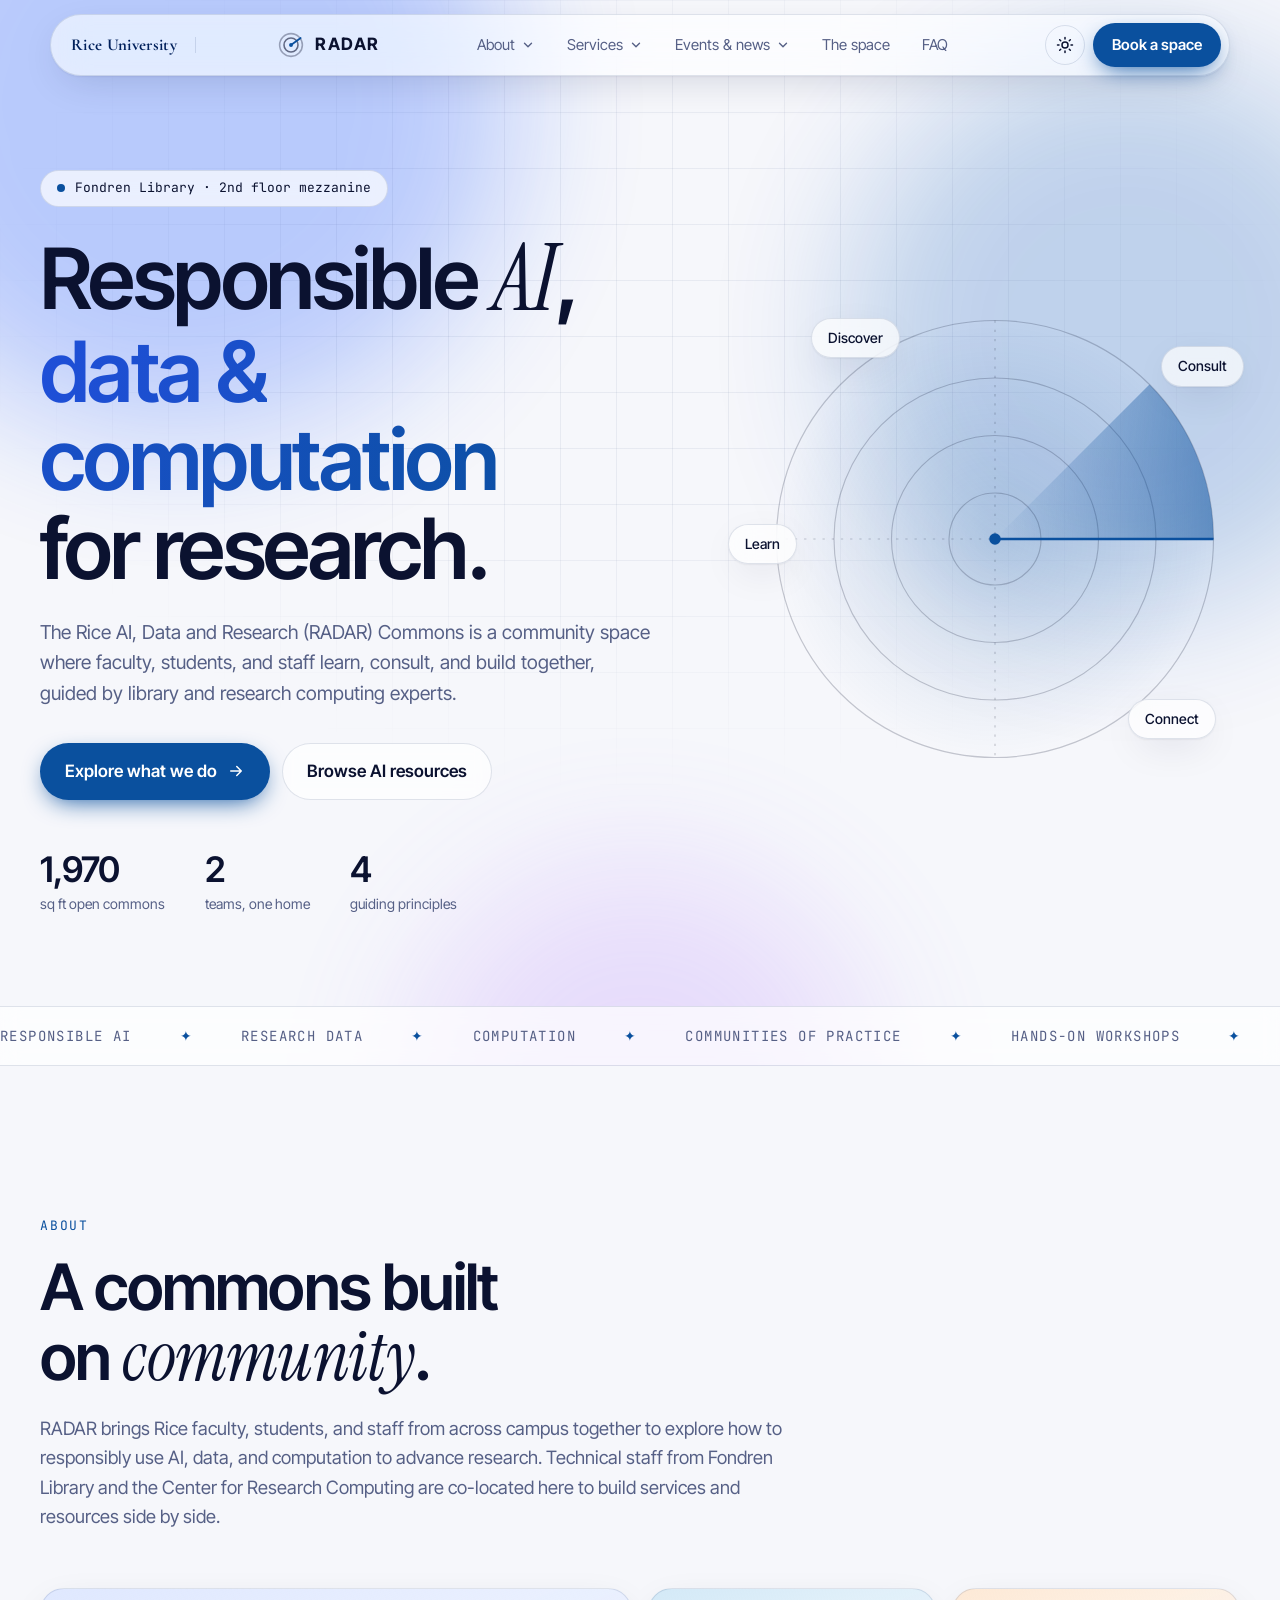
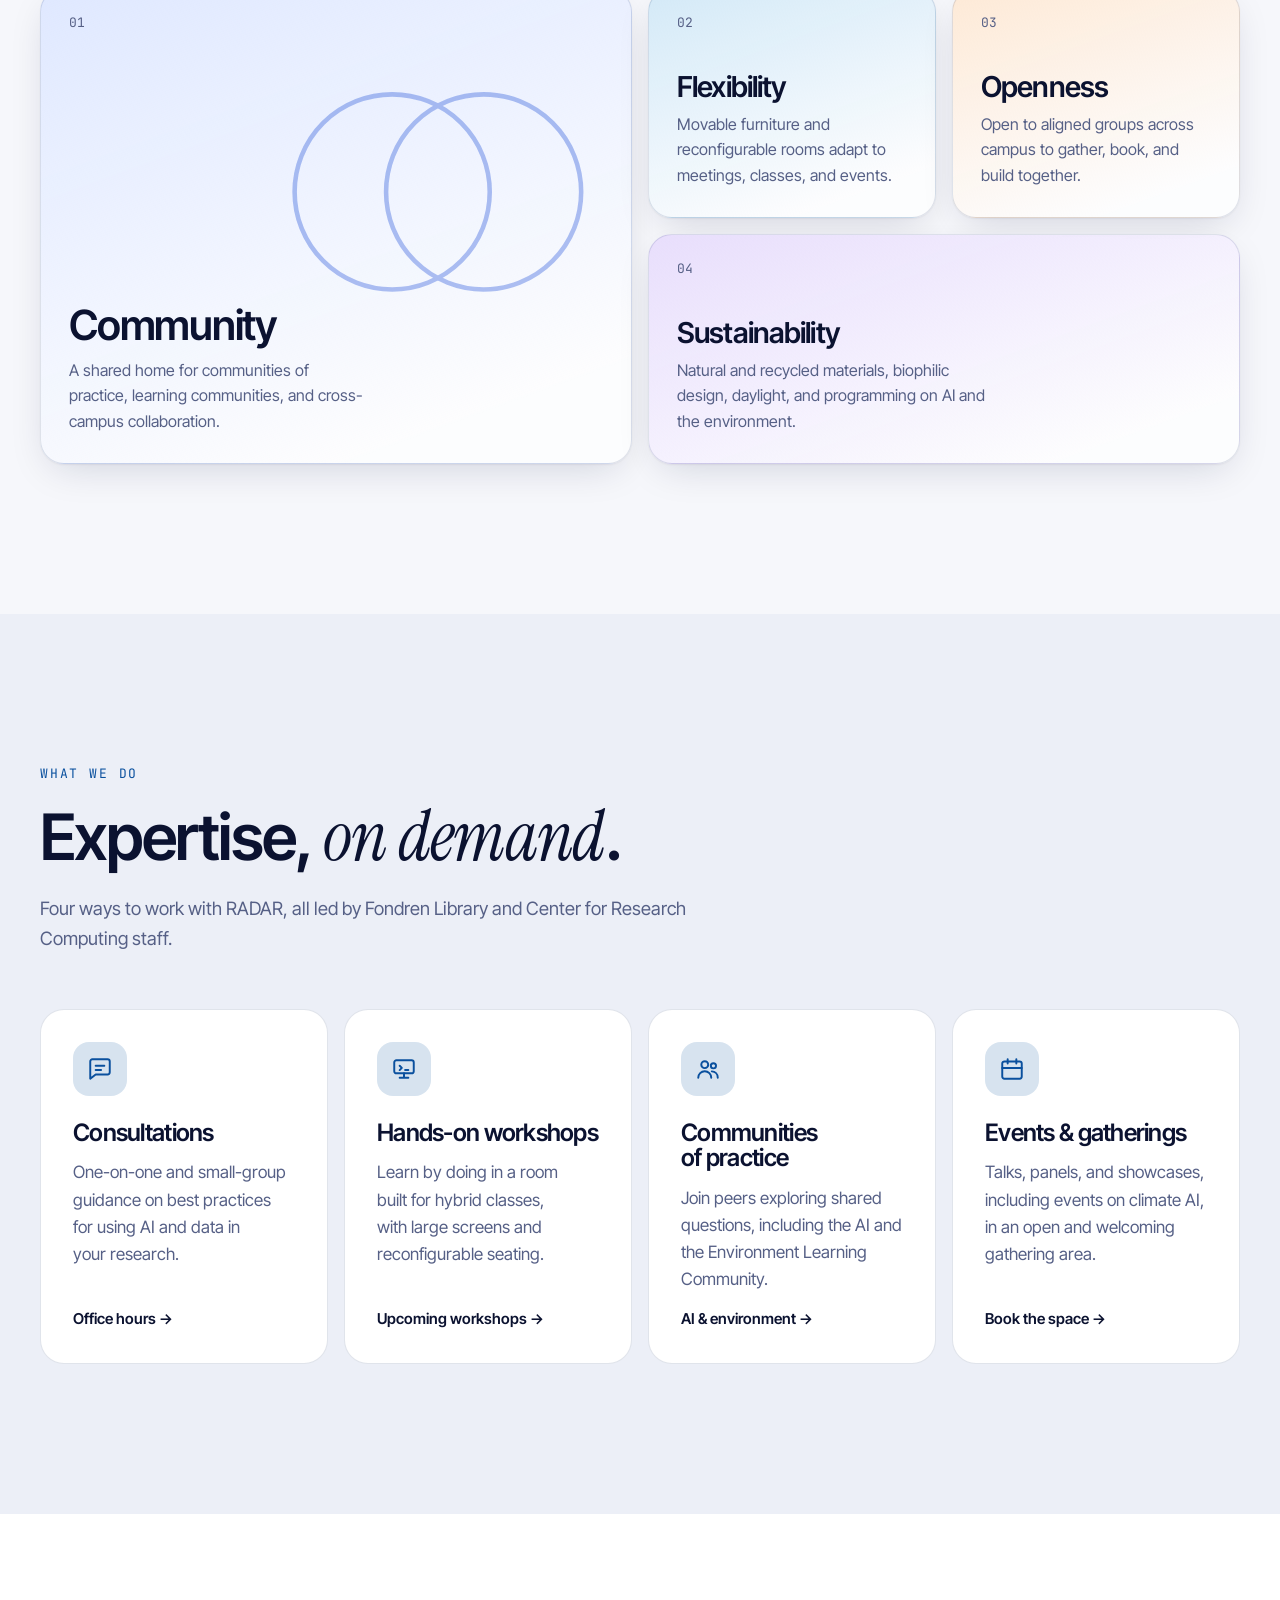
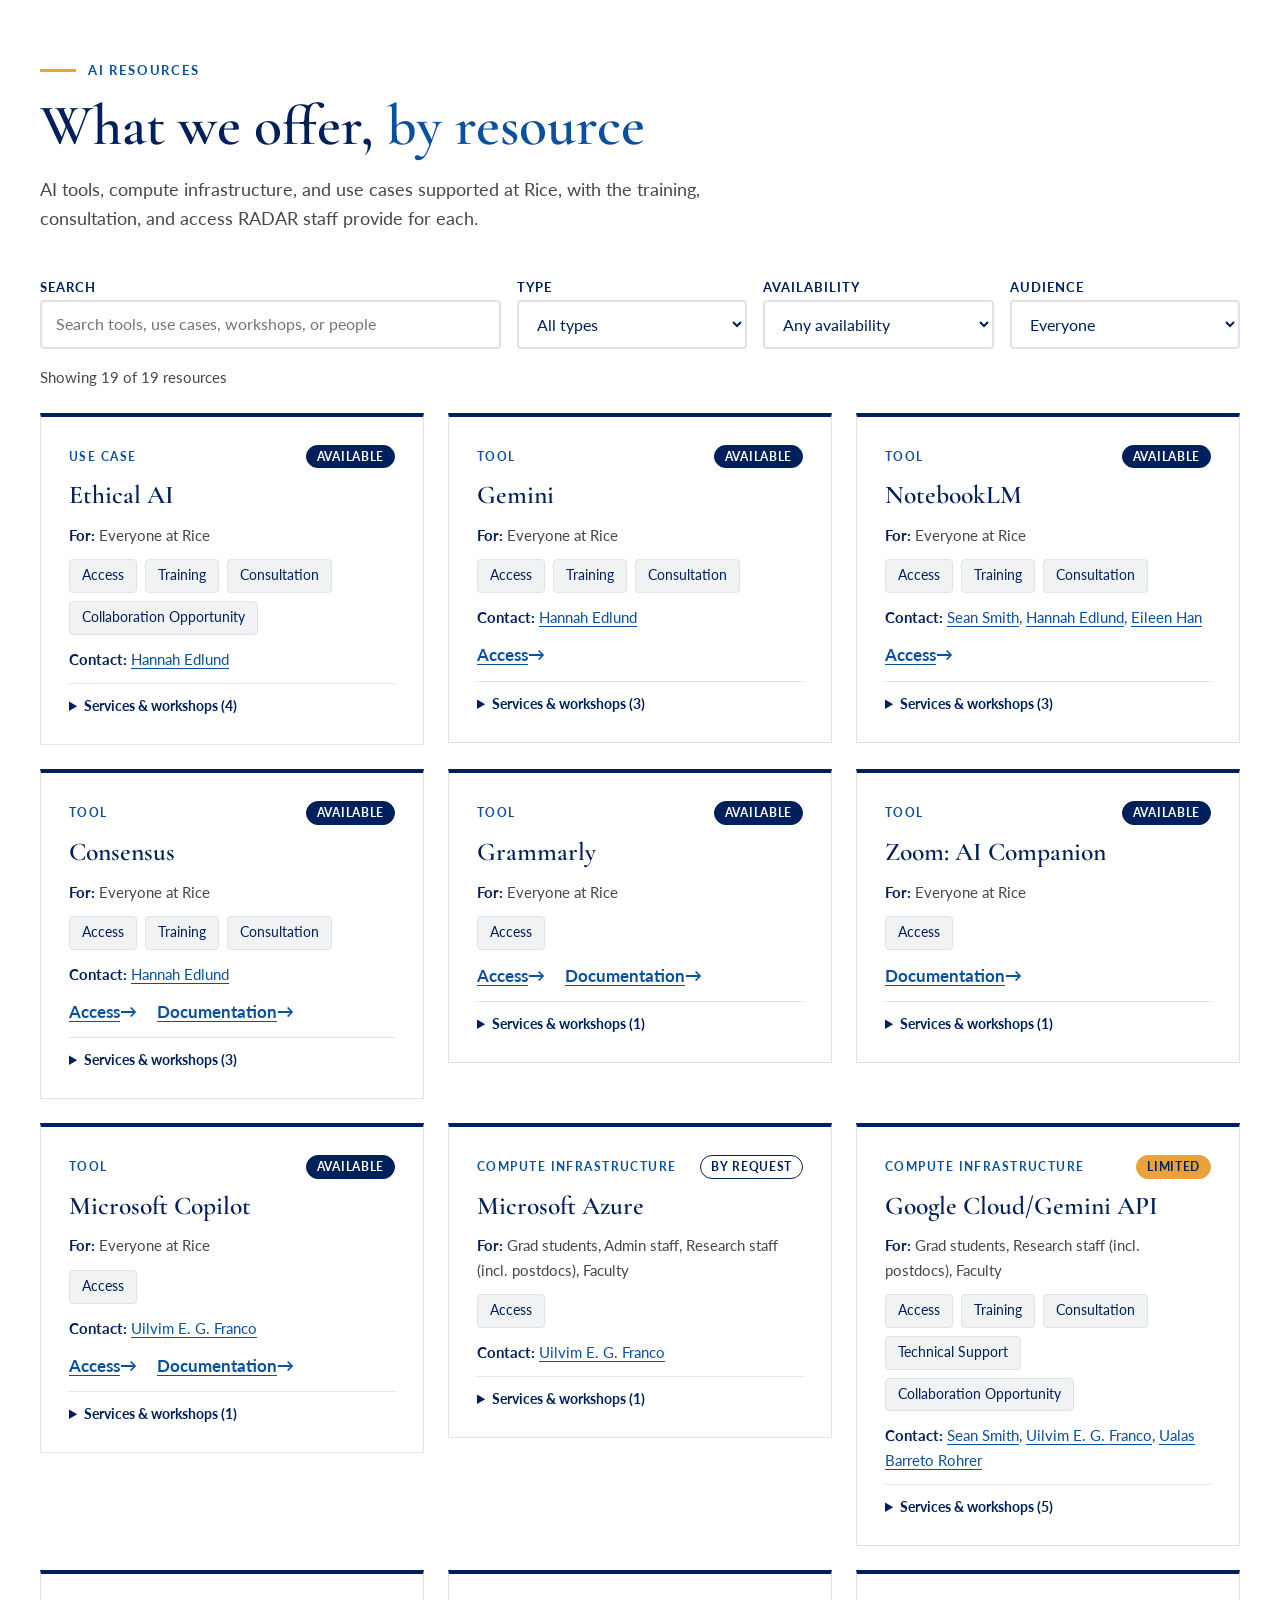
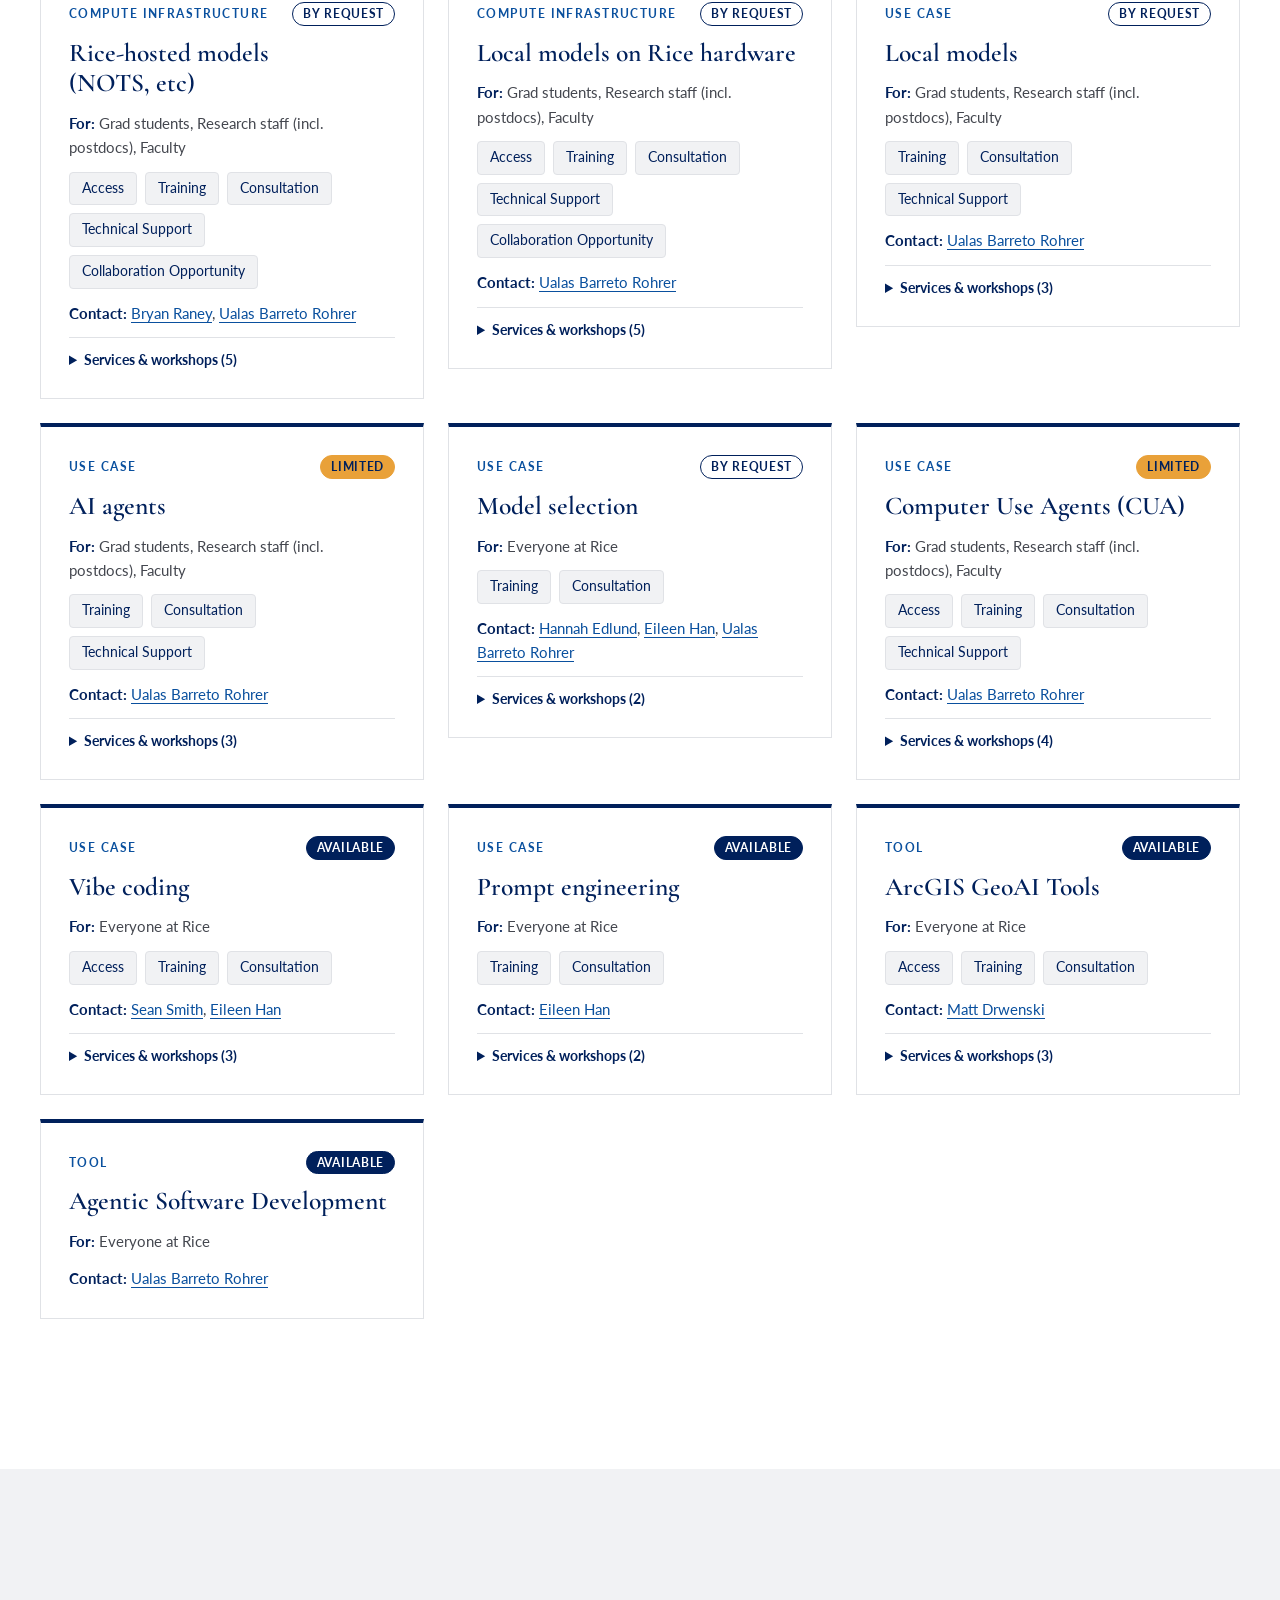
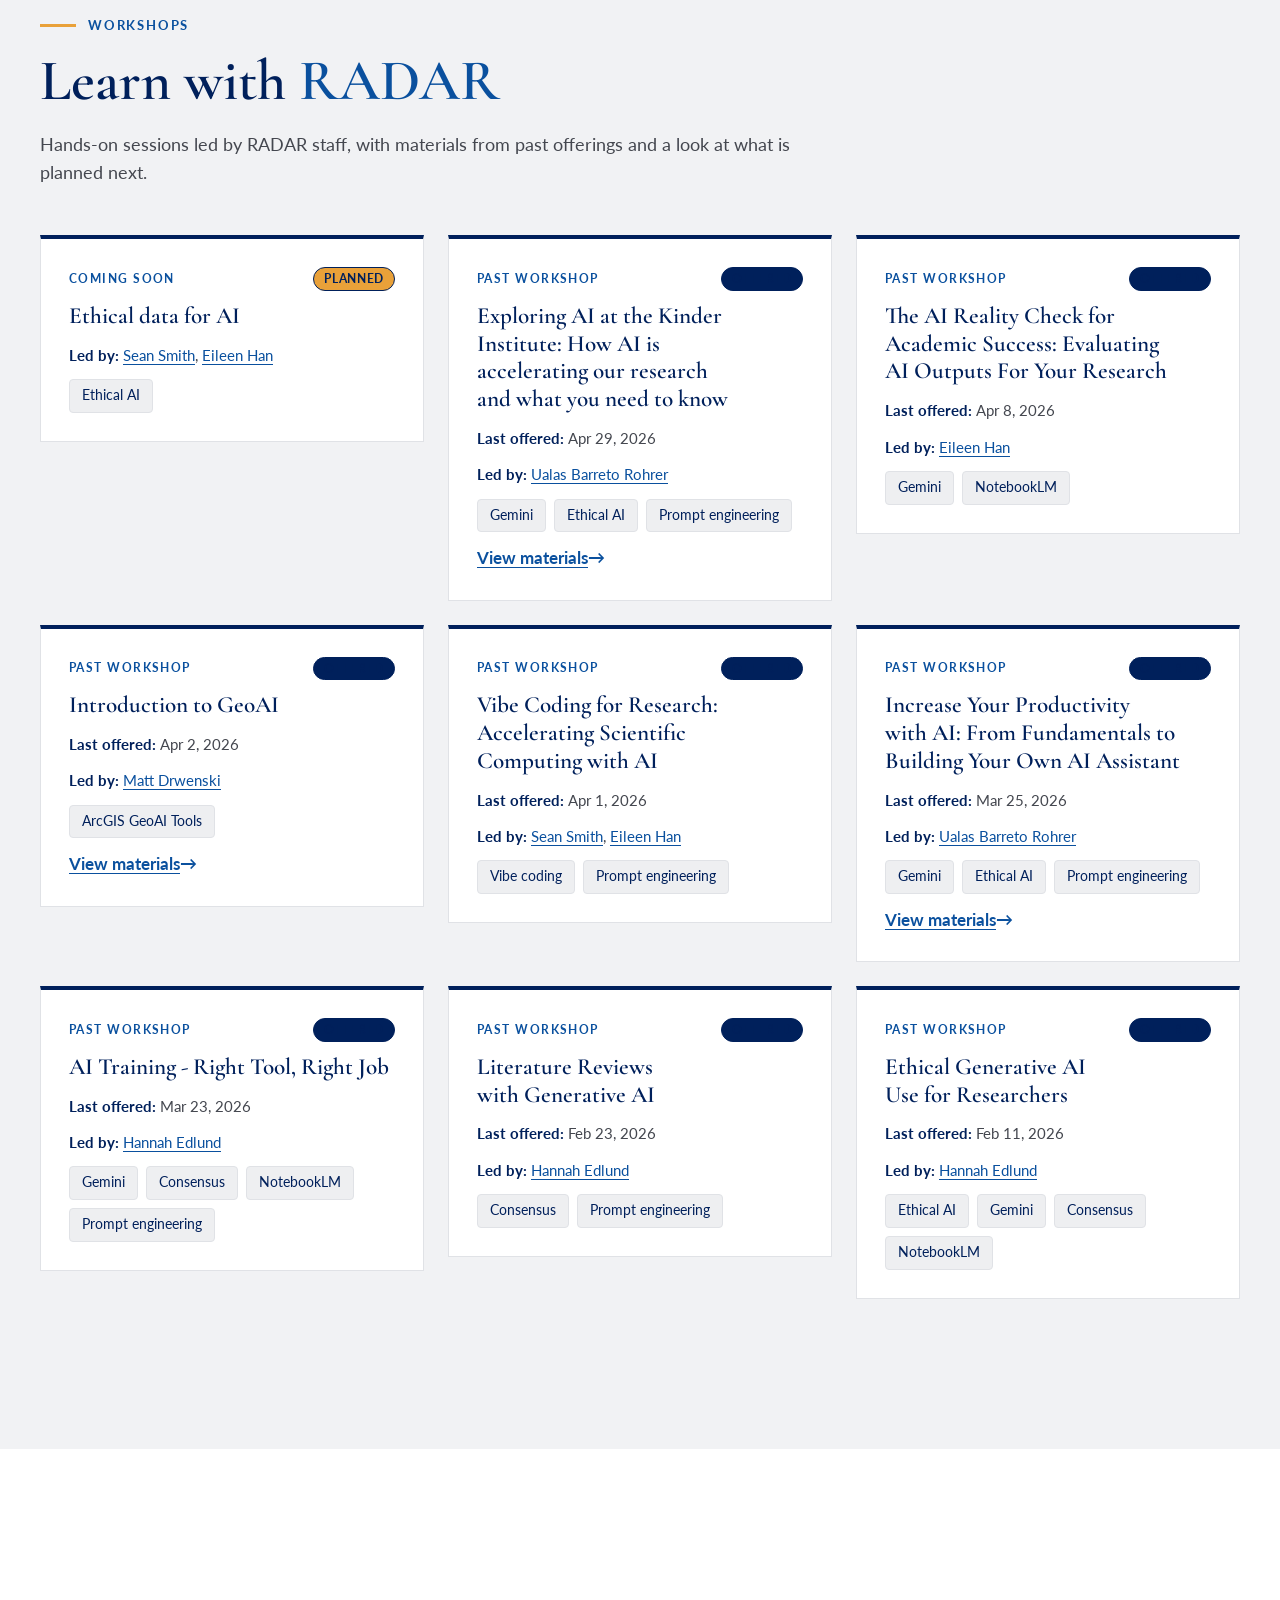
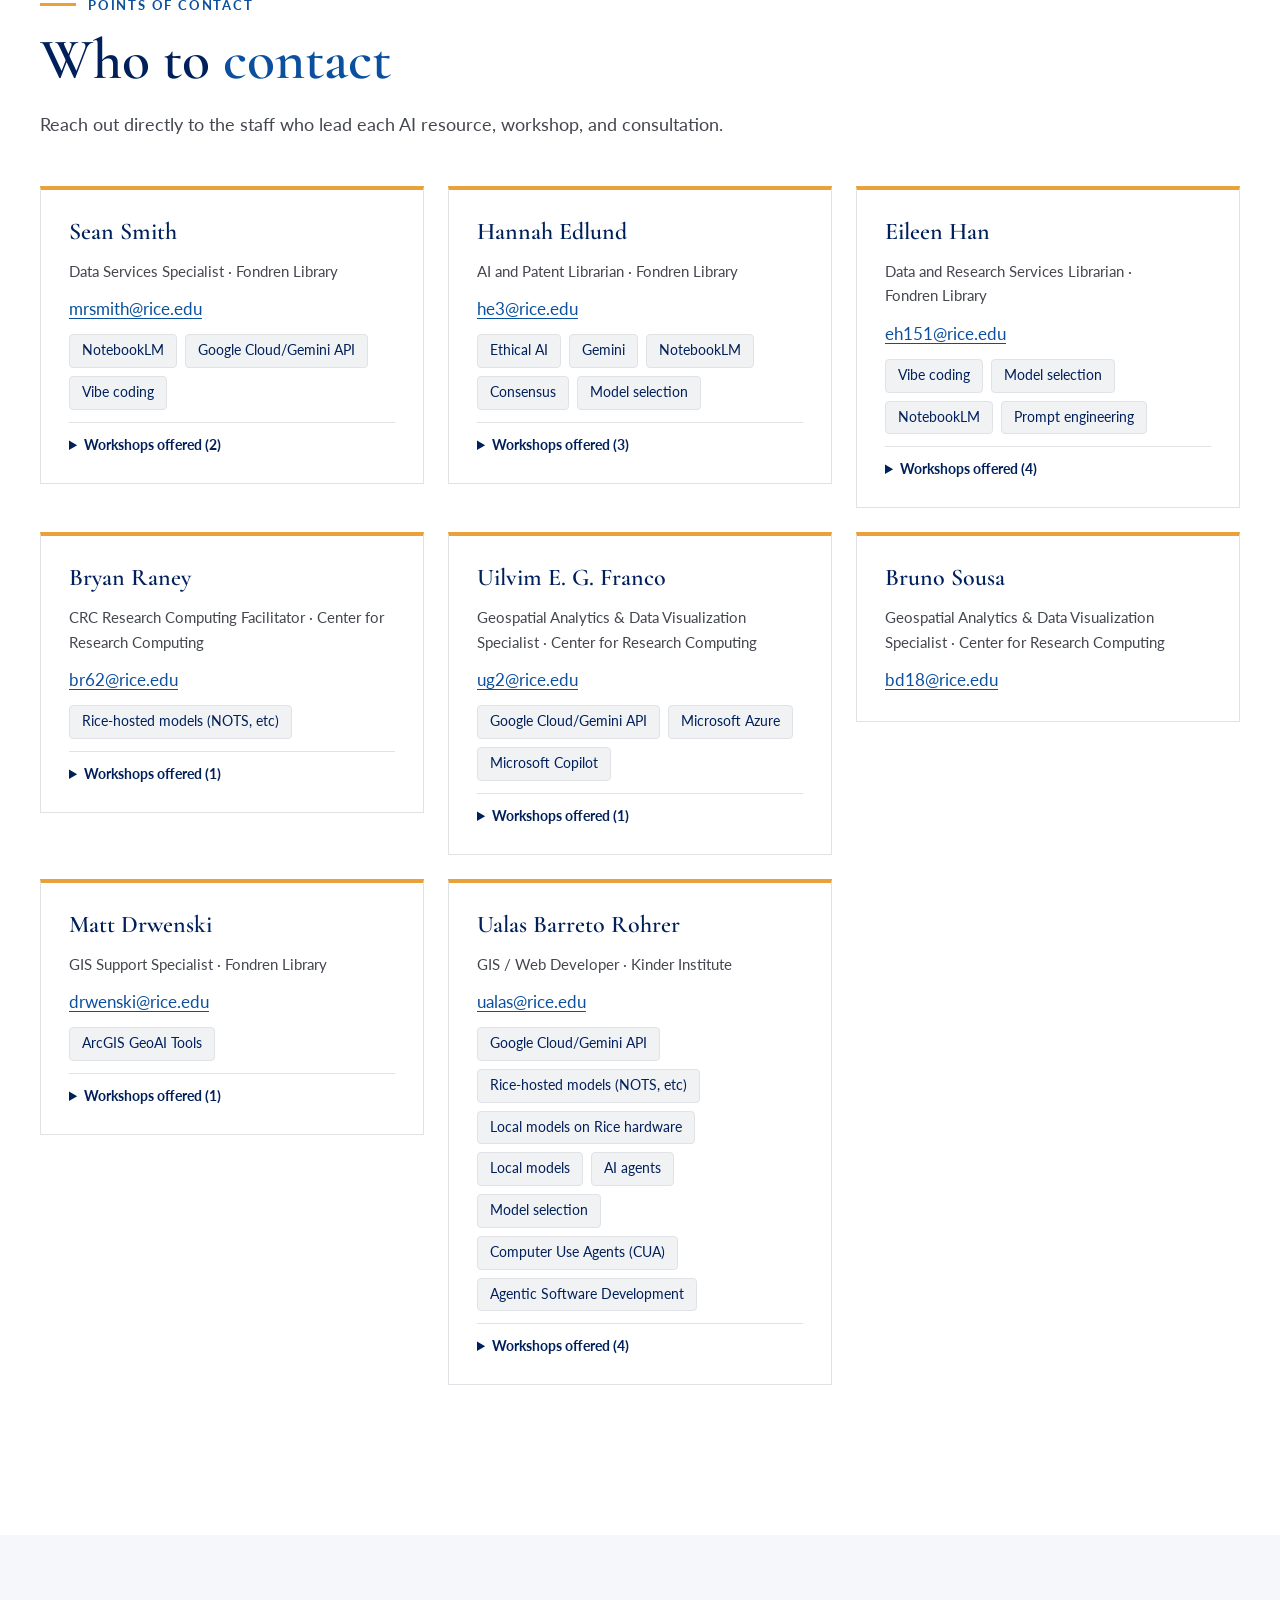
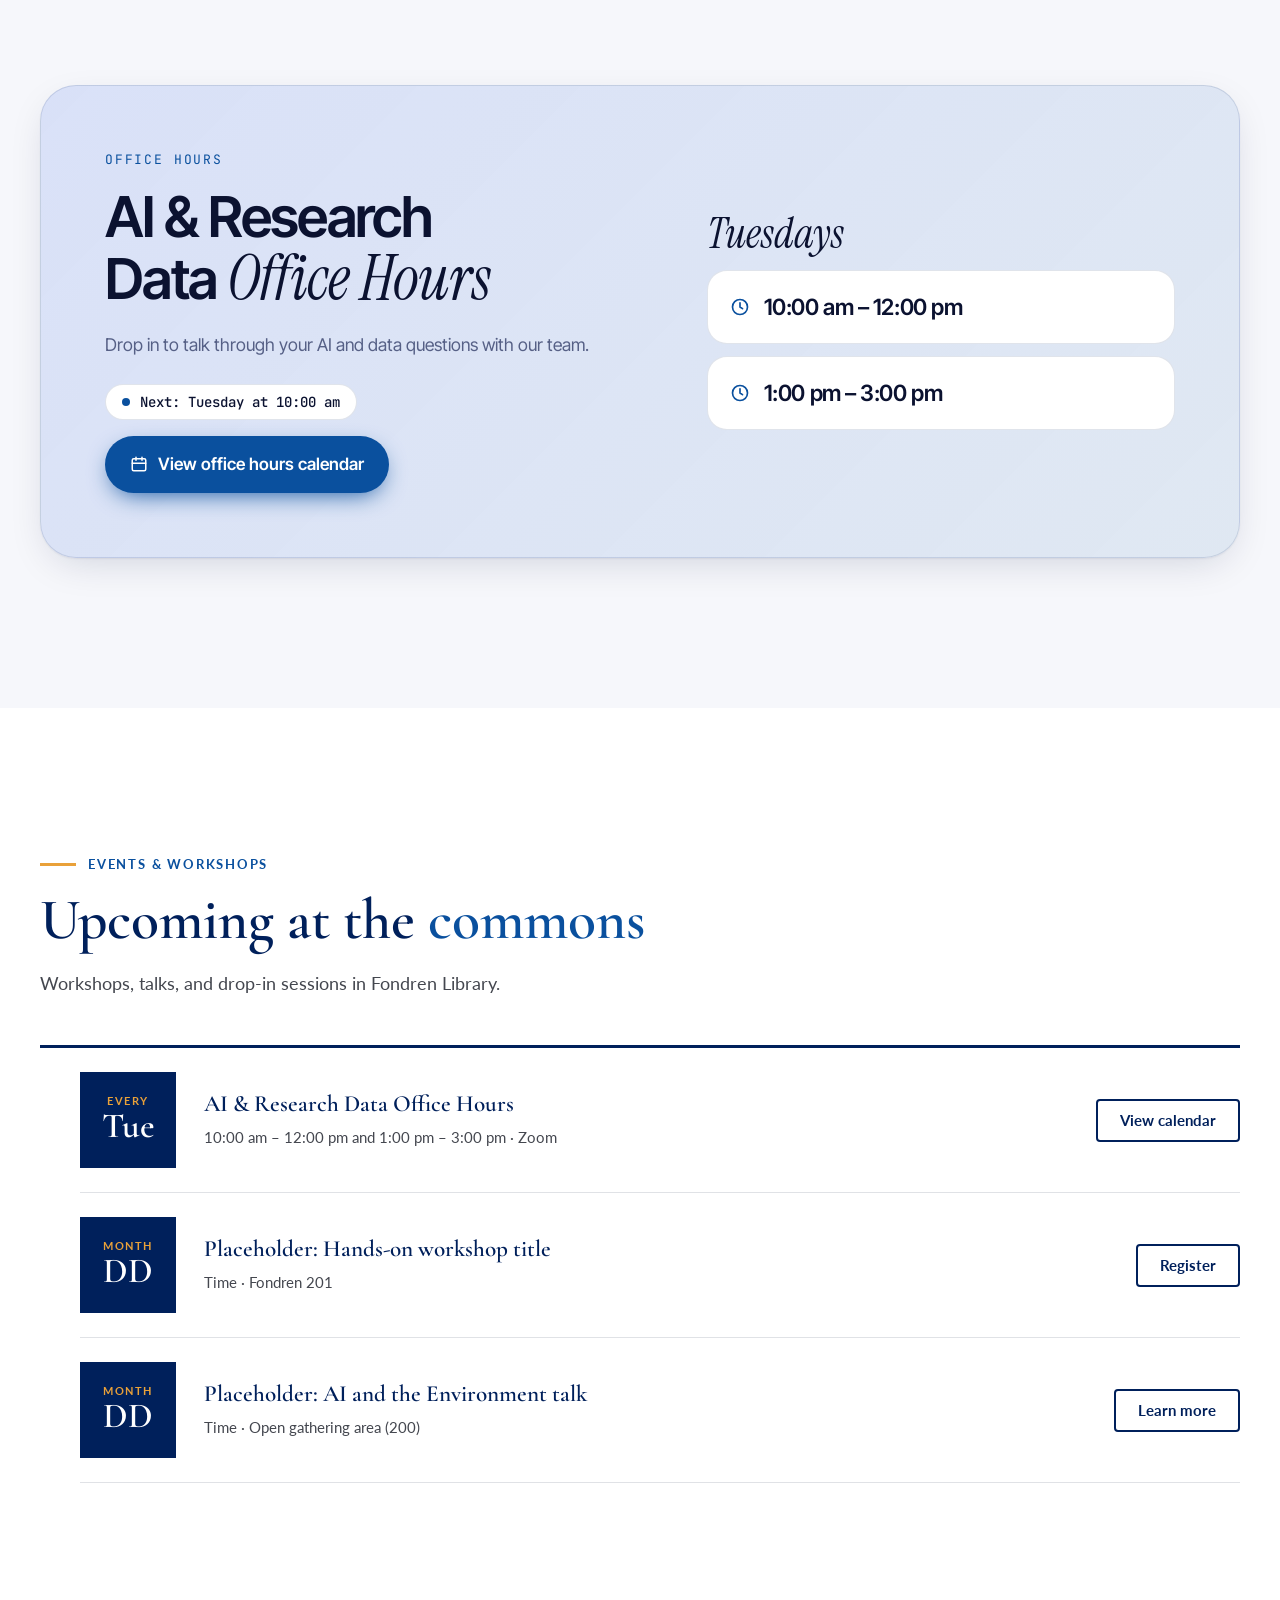
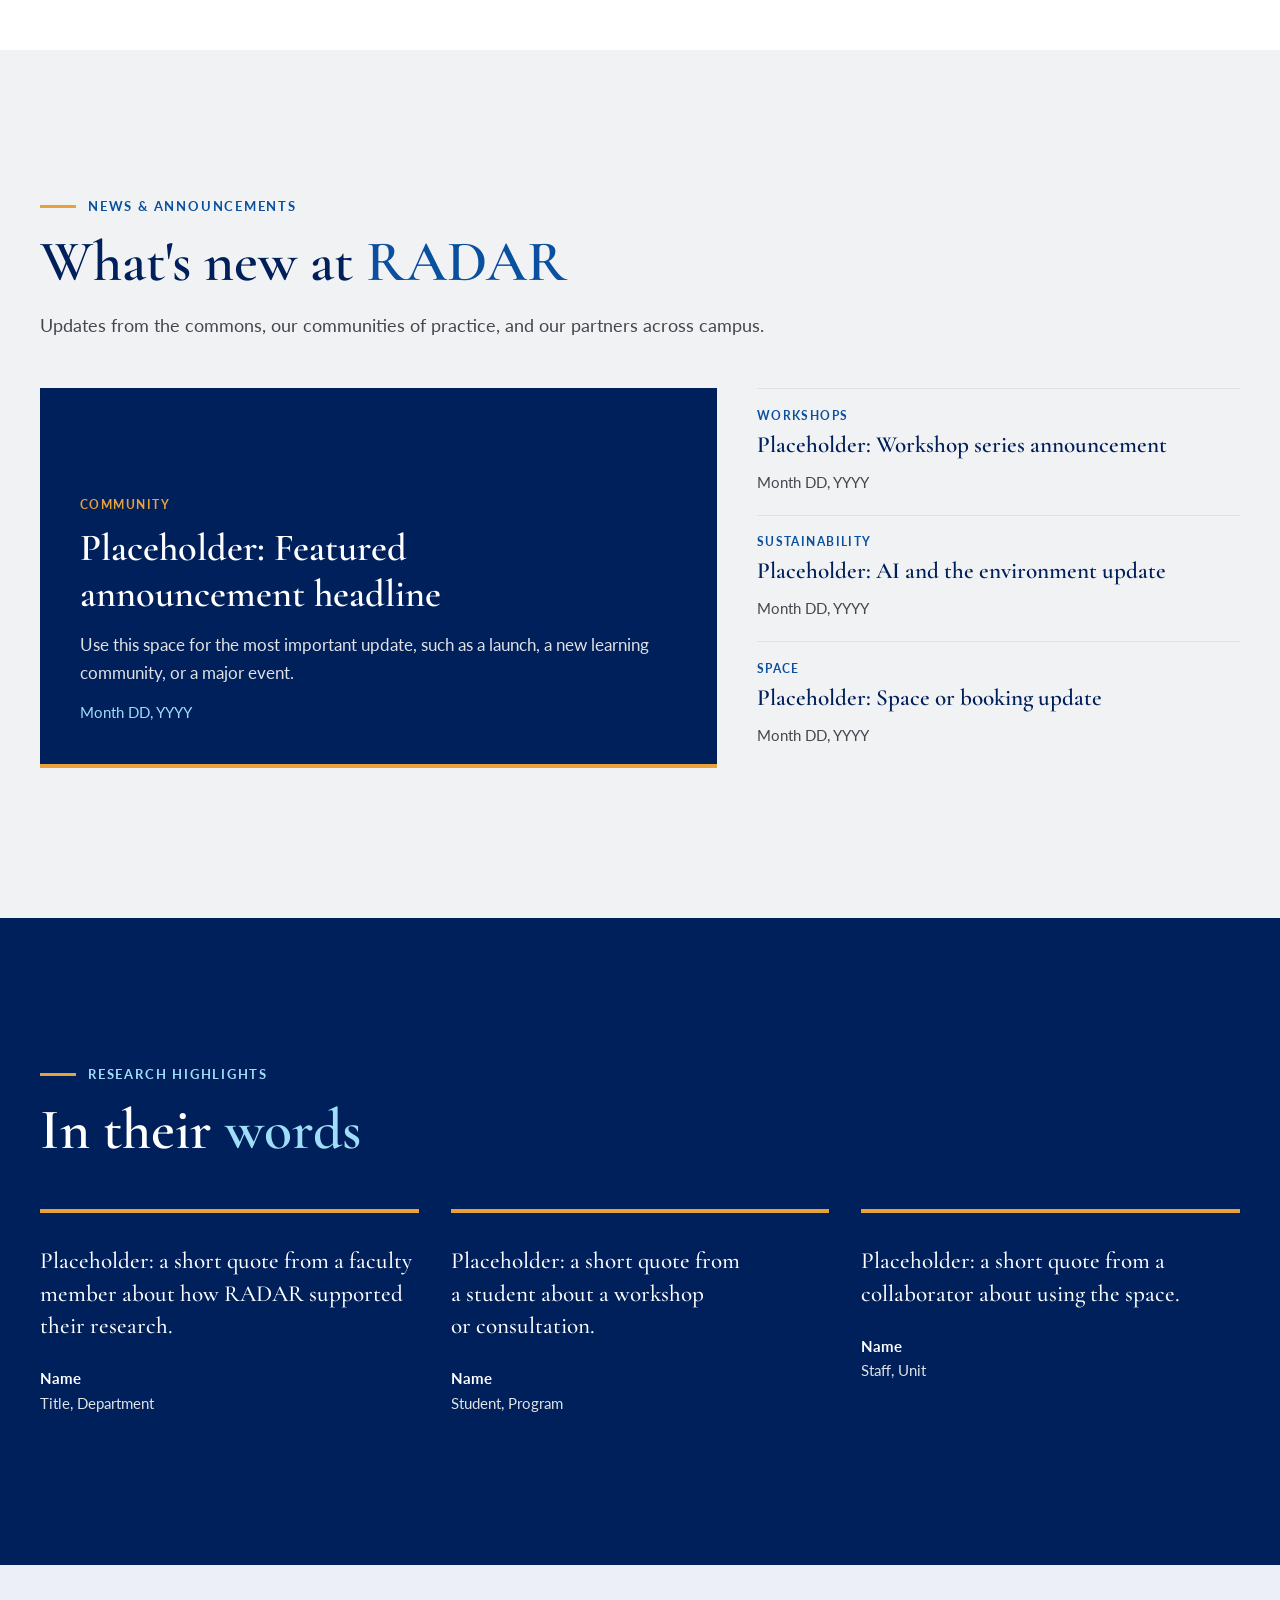
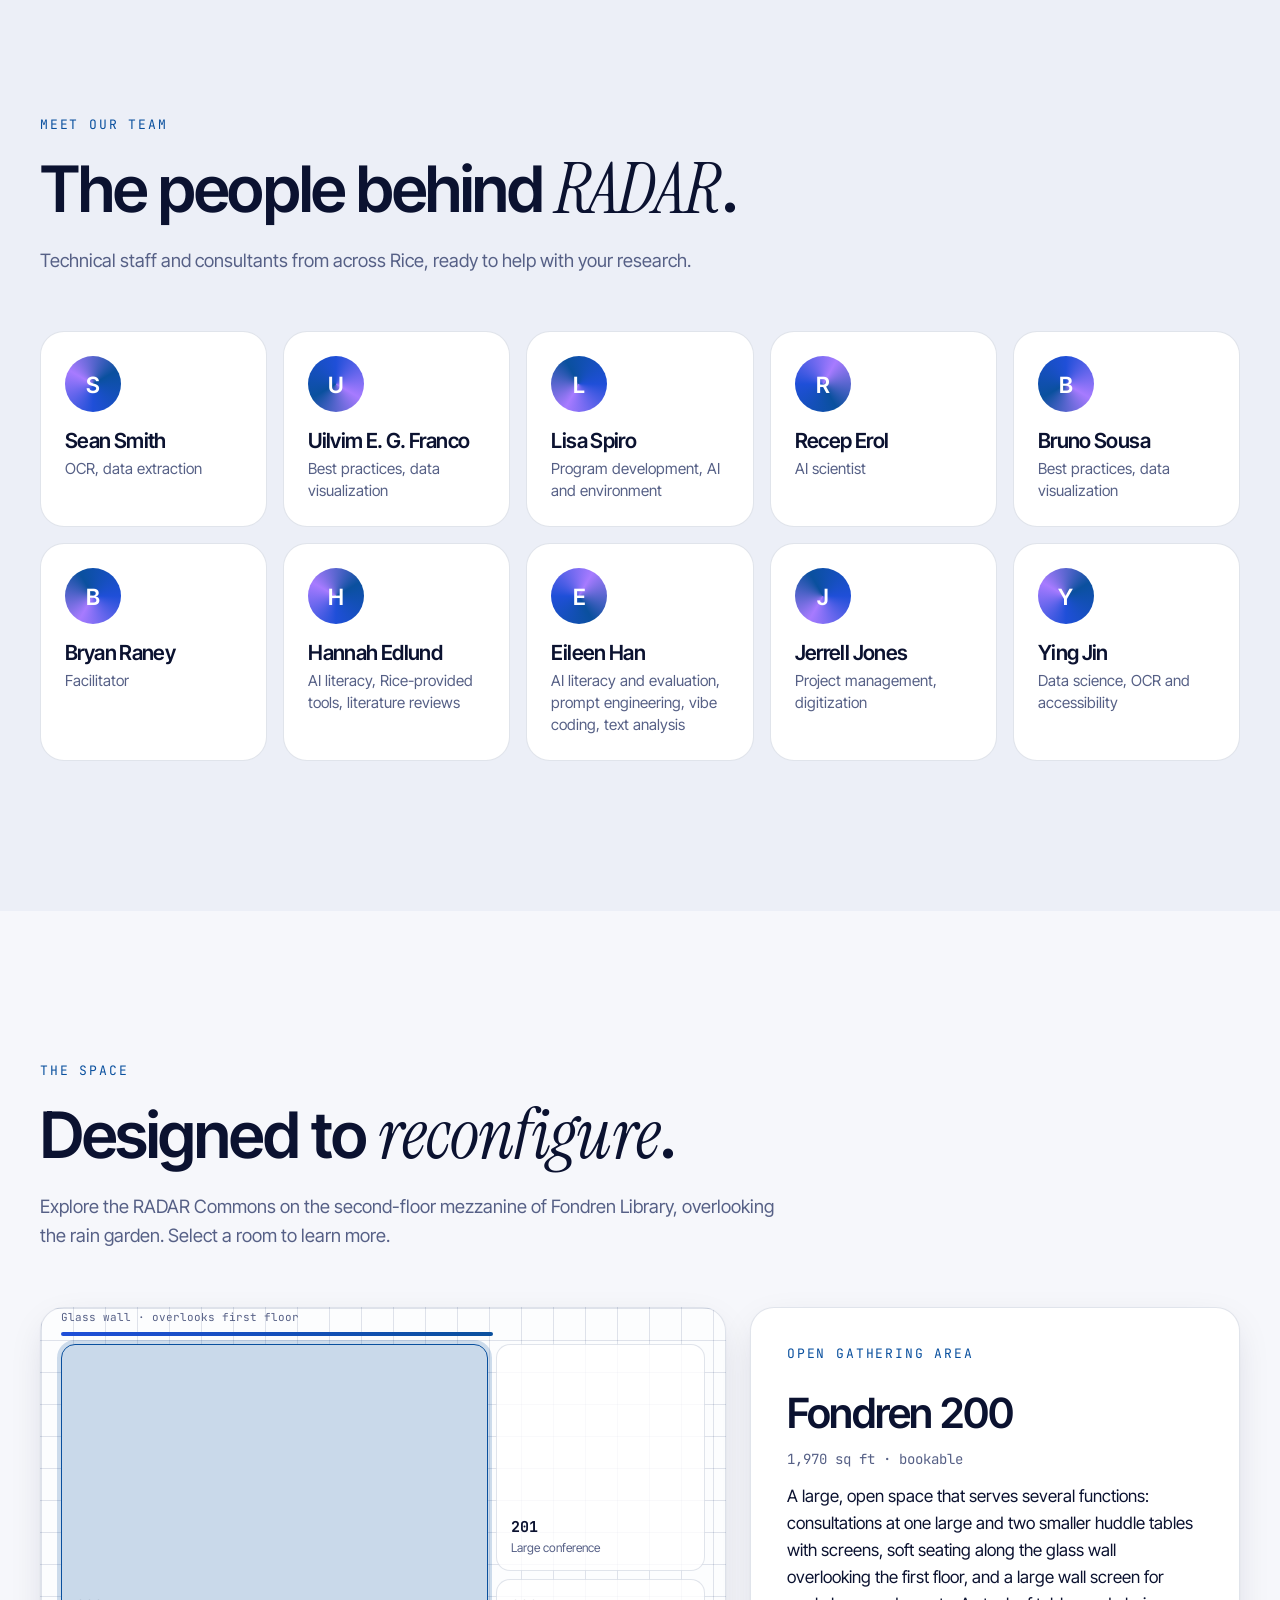
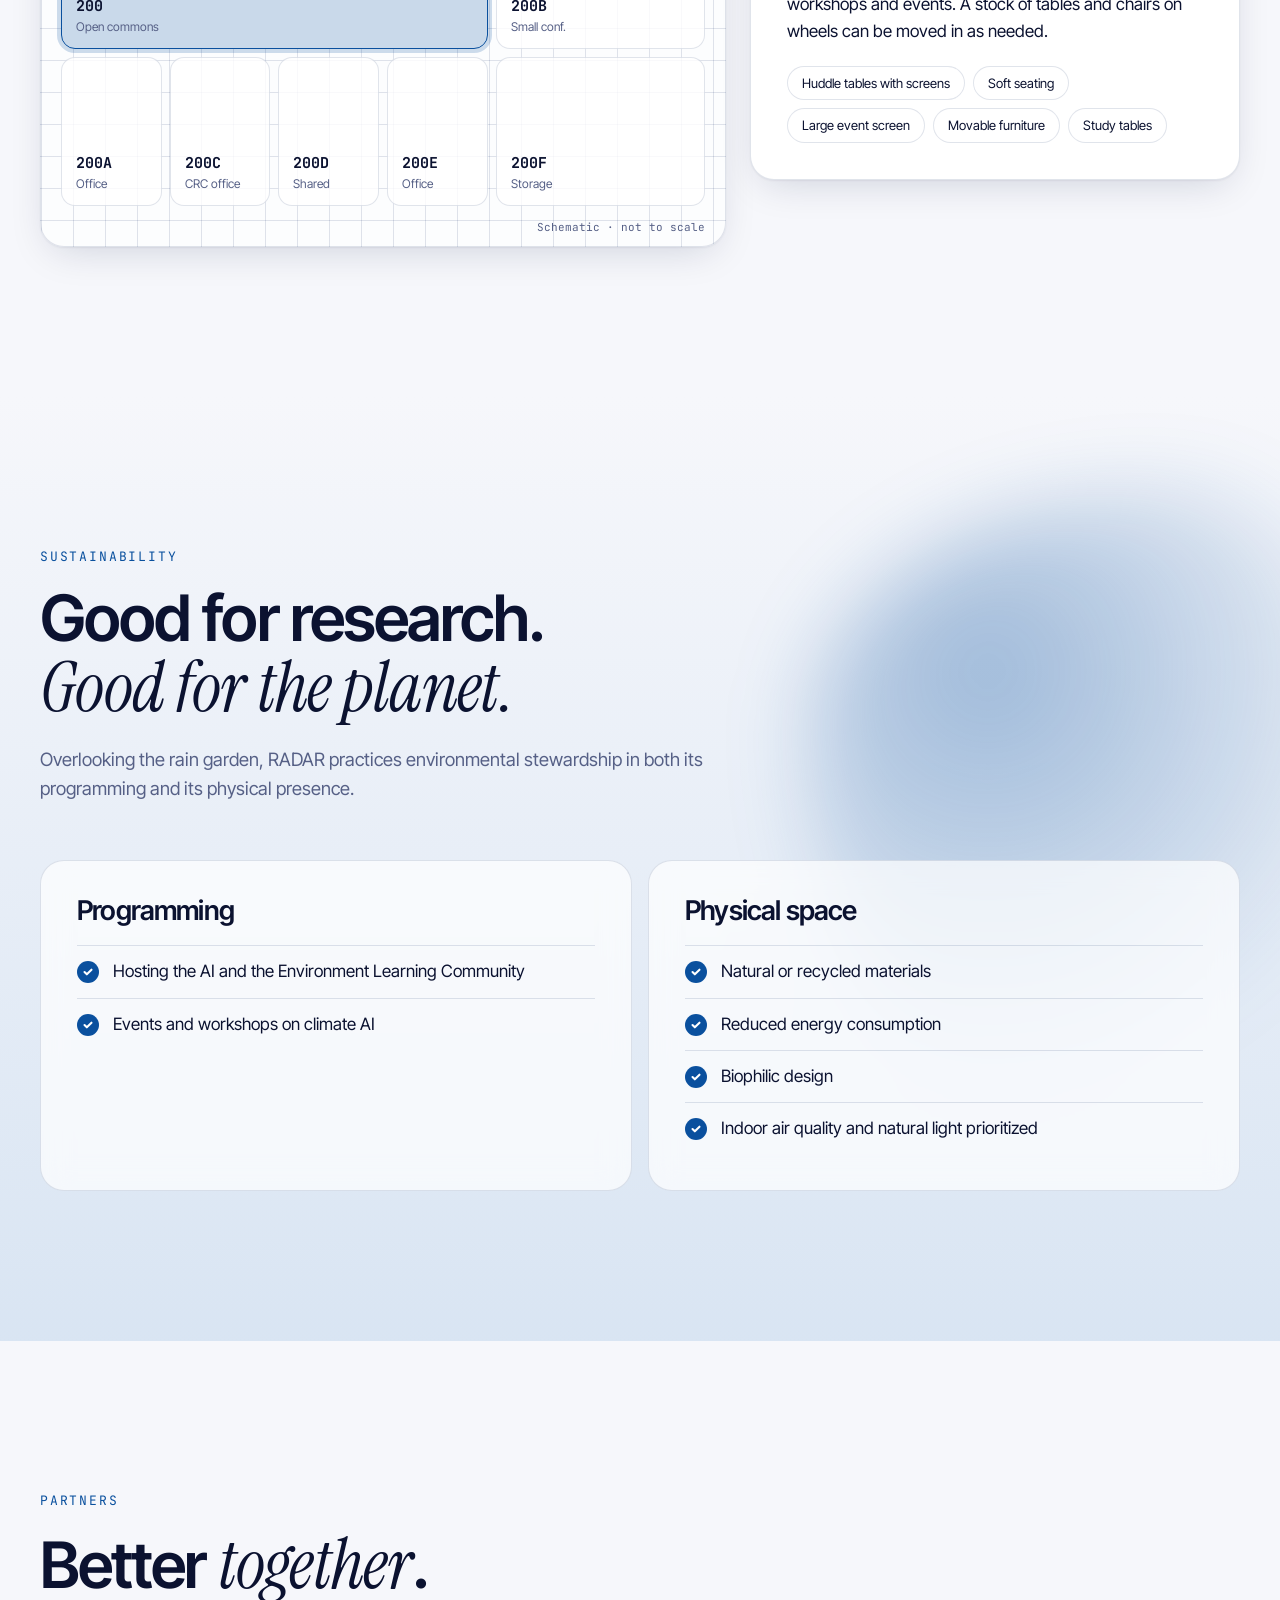
==== dev/index.html @ 2d46ef45 "Major update" ====
<!doctype html>
<html lang="en">
<head>
  <meta charset="utf-8">
  <meta name="viewport" content="width=device-width, initial-scale=1">
  <title>RADAR Commons · Rice AI, Data and Research</title>
  <meta name="description" content="The Rice AI, Data and Research (RADAR) Commons brings Rice faculty, students, and staff together to responsibly use AI, data, and computation to advance research.">
  <meta name="theme-color" content="#00205b">
  <meta property="og:type" content="website">
  <meta property="og:site_name" content="RADAR Commons">
  <meta property="og:title" content="RADAR Commons · Rice AI, Data and Research">
  <meta property="og:description" content="A community space at Rice where faculty, students, and staff learn, consult, and build together with AI, data, and computation.">
  <link rel="icon" href="data:image/svg+xml,%3Csvg xmlns='http://www.w3.org/2000/svg' viewBox='0 0 32 32'%3E%3Crect width='32' height='32' rx='8' fill='%2300205b'/%3E%3Ccircle cx='16' cy='16' r='9' fill='none' stroke='%239fddf9' stroke-width='2'/%3E%3Ccircle cx='16' cy='16' r='4' fill='none' stroke='%239fddf9' stroke-width='2'/%3E%3Ccircle cx='16' cy='16' r='1.5' fill='%239fddf9'/%3E%3C/svg%3E">
  <link rel="preconnect" href="https://fonts.googleapis.com">
  <link rel="preconnect" href="https://fonts.gstatic.com" crossorigin>
  <link href="https://fonts.googleapis.com/css2?family=Inter+Tight:wght@400;500;600;700&family=Instrument+Serif:ital@0;1&family=JetBrains+Mono:wght@400;500&family=Cormorant+Garamond:ital,wght@0,500;0,600;0,700;1,500&family=Lato:wght@400;700&display=swap" rel="stylesheet">
  <link rel="stylesheet" href="styles.css">
  <script>
    (function () {
      var t = localStorage.getItem('radar-theme');
      if (t) document.documentElement.dataset.theme = t;
    })();
  </script>
</head>
<body>
  <a class="skip" href="#main">Skip to content</a>
  <div class="progress" aria-hidden="true"></div>

  <header class="nav-wrap">
    <nav class="nav" aria-label="Primary">
      <a class="rice-logo" href="https://www.rice.edu" target="_blank" rel="noopener noreferrer" aria-label="Rice University">
        <img src="assets/rice-logo.svg" alt="" height="30" onerror="this.parentElement.classList.add('no-logo')">
        <span class="rice-logo-fallback" aria-hidden="true">Rice University</span>
      </a>
      <a class="brand" href="#top" aria-label="RADAR Commons home">
        <svg class="brand-mark" viewBox="0 0 32 32" aria-hidden="true">
          <circle cx="16" cy="16" r="13" fill="none" stroke="currentColor" stroke-width="1.8" opacity=".35"/>
          <circle cx="16" cy="16" r="8" fill="none" stroke="currentColor" stroke-width="1.8" opacity=".6"/>
          <path d="M16 16 L27 8" stroke="var(--accent)" stroke-width="2" stroke-linecap="round"/>
          <circle cx="16" cy="16" r="2.2" fill="var(--accent)"/>
        </svg>
        <span>RADAR</span>
      </a>
      <ul class="nav-links" id="nav-links">
        <li class="nav-item has-menu">
          <button class="nav-trigger" type="button" aria-expanded="false" aria-controls="menu-about">About<svg viewBox="0 0 24 24" width="14" height="14" fill="none" stroke="currentColor" stroke-width="2.4" stroke-linecap="round" stroke-linejoin="round" aria-hidden="true"><path d="m6 9 6 6 6-6"/></svg></button>
          <div class="nav-menu" id="menu-about">
            <a href="#about"><strong>About RADAR</strong><span>Our mission and guiding principles</span></a>
            <a href="#team"><strong>Team</strong><span>The people behind RADAR</span></a>
            <a href="#sustainability"><strong>Sustainability</strong><span>Good for research, good for the planet</span></a>
            <a href="#partners"><strong>Partners</strong><span>Fondren Library, CRC, and aligned groups</span></a>
          </div>
        </li>
        <li class="nav-item has-menu">
          <button class="nav-trigger" type="button" aria-expanded="false" aria-controls="menu-services">Services<svg viewBox="0 0 24 24" width="14" height="14" fill="none" stroke="currentColor" stroke-width="2.4" stroke-linecap="round" stroke-linejoin="round" aria-hidden="true"><path d="m6 9 6 6 6-6"/></svg></button>
          <div class="nav-menu" id="menu-services">
            <a href="#services"><strong>What we do</strong><span>Consultations, workshops, and communities</span></a>
            <a href="#resources"><strong>AI resources</strong><span>Tools, compute, and use cases we support</span></a>
            <a href="#workshops"><strong>Workshops</strong><span>Past sessions and what is planned next</span></a>
            <a href="#contacts"><strong>Points of contact</strong><span>Who to reach for each resource</span></a>
            <a href="#office-hours"><strong>Office hours</strong><span>Drop in on Tuesdays</span></a>
          </div>
        </li>
        <li class="nav-item has-menu">
          <button class="nav-trigger" type="button" aria-expanded="false" aria-controls="menu-events">Events &amp; news<svg viewBox="0 0 24 24" width="14" height="14" fill="none" stroke="currentColor" stroke-width="2.4" stroke-linecap="round" stroke-linejoin="round" aria-hidden="true"><path d="m6 9 6 6 6-6"/></svg></button>
          <div class="nav-menu" id="menu-events">
            <a href="#events"><strong>Events</strong><span>Workshops, talks, and drop-in sessions</span></a>
            <a href="#news"><strong>News</strong><span>Announcements from the commons</span></a>
            <a href="#highlights"><strong>Research highlights</strong><span>Stories from our community</span></a>
          </div>
        </li>
        <li class="nav-item"><a class="nav-link" href="#space">The space</a></li>
        <li class="nav-item"><a class="nav-link" href="#faq">FAQ</a></li>
      </ul>
      <div class="nav-actions">
        <button class="icon-btn" id="theme-toggle" type="button" aria-label="Toggle color theme">
          <svg class="i-sun" viewBox="0 0 24 24" width="18" height="18" fill="none" stroke="currentColor" stroke-width="2" stroke-linecap="round"><circle cx="12" cy="12" r="4"/><path d="M12 2v2M12 20v2M4.9 4.9l1.4 1.4M17.7 17.7l1.4 1.4M2 12h2M20 12h2M4.9 19.1l1.4-1.4M17.7 6.3l1.4-1.4"/></svg>
          <svg class="i-moon" viewBox="0 0 24 24" width="18" height="18" fill="none" stroke="currentColor" stroke-width="2" stroke-linecap="round" stroke-linejoin="round"><path d="M21 12.8A9 9 0 1 1 11.2 3a7 7 0 0 0 9.8 9.8z"/></svg>
        </button>
        <a class="btn btn-sm btn-primary" href="#book">Book a space</a>
        <button class="icon-btn menu-btn" id="menu-btn" type="button" aria-label="Open menu" aria-expanded="false" aria-controls="nav-links">
          <svg viewBox="0 0 24 24" width="20" height="20" fill="none" stroke="currentColor" stroke-width="2" stroke-linecap="round"><path d="M4 7h16M4 12h16M4 17h16"/></svg>
        </button>
      </div>
    </nav>
  </header>

  <main id="main">
    <!-- HERO -->
    <section class="hero" id="top">
      <div class="mesh" aria-hidden="true"><i></i><i></i><i></i></div>
      <div class="grid-bg" aria-hidden="true"></div>

      <div class="container hero-inner">
        <div class="hero-copy">
          <p class="chip reveal"><span class="dot"></span> Fondren Library · 2nd floor mezzanine</p>
          <h1 class="reveal">
            Responsible <em>AI</em>,<br>
            <span class="grad">data &amp; computation</span><br>
            for research.
          </h1>
          <p class="lead reveal">
            The Rice AI, Data and Research (RADAR) Commons is a community space where faculty, students, and staff
            learn, consult, and build together, guided by library and research computing experts.
          </p>
          <div class="hero-cta reveal">
            <a class="btn btn-primary" href="#services">
              Explore what we do
              <svg viewBox="0 0 24 24" width="18" height="18" fill="none" stroke="currentColor" stroke-width="2" stroke-linecap="round" stroke-linejoin="round"><path d="M5 12h14M13 6l6 6-6 6"/></svg>
            </a>
            <a class="btn btn-ghost" href="#resources">Browse AI resources</a>
          </div>
          <dl class="hero-stats reveal">
            <div><dt>1,970</dt><dd>sq ft open commons</dd></div>
            <div><dt>2</dt><dd>teams, one home</dd></div>
            <div><dt>4</dt><dd>guiding principles</dd></div>
          </dl>
        </div>

        <div class="hero-visual reveal" aria-hidden="true">
          <div class="radar">
            <svg viewBox="0 0 400 400">
              <defs>
                <radialGradient id="rg" cx="50%" cy="50%" r="50%">
                  <stop offset="0" stop-color="var(--accent)" stop-opacity=".18"/>
                  <stop offset="1" stop-color="var(--accent)" stop-opacity="0"/>
                </radialGradient>
                <linearGradient id="sweep" x1="0" y1="0" x2="1" y2="0">
                  <stop offset="0" stop-color="var(--accent)" stop-opacity="0"/>
                  <stop offset="1" stop-color="var(--accent)" stop-opacity=".55"/>
                </linearGradient>
              </defs>
              <circle cx="200" cy="200" r="190" fill="url(#rg)"/>
              <g fill="none" stroke="currentColor" stroke-opacity=".22">
                <circle cx="200" cy="200" r="190"/>
                <circle cx="200" cy="200" r="140"/>
                <circle cx="200" cy="200" r="90"/>
                <circle cx="200" cy="200" r="40"/>
                <path d="M200 10v380M10 200h380" stroke-dasharray="2 6"/>
              </g>
              <g class="sweep" style="transform-origin:200px 200px">
                <path d="M200 200 L390 200 A190 190 0 0 0 334.3 65.7 Z" fill="url(#sweep)"/>
                <path d="M200 200 L390 200" stroke="var(--accent)" stroke-width="2"/>
              </g>
              <circle cx="200" cy="200" r="5" fill="var(--accent)"/>
              <g class="blips">
                <circle class="blip" cx="290" cy="120" r="5" style="--d:0s"/>
                <circle class="blip" cx="130" cy="150" r="5" style="--d:1.2s"/>
                <circle class="blip" cx="240" cy="290" r="5" style="--d:2.4s"/>
                <circle class="blip" cx="120" cy="270" r="5" style="--d:3.4s"/>
              </g>
            </svg>
            <span class="tag t1">Consult</span>
            <span class="tag t2">Learn</span>
            <span class="tag t3">Connect</span>
            <span class="tag t4">Discover</span>
          </div>
        </div>
      </div>

      <div class="marquee" aria-hidden="true">
        <div class="marquee-track">
          <span>Responsible AI</span><span>Research Data</span><span>Computation</span><span>Communities of Practice</span><span>Hands-on Workshops</span><span>Consultations</span><span>Climate AI</span><span>Open Scholarship</span>
          <span>Responsible AI</span><span>Research Data</span><span>Computation</span><span>Communities of Practice</span><span>Hands-on Workshops</span><span>Consultations</span><span>Climate AI</span><span>Open Scholarship</span>
        </div>
      </div>
    </section>

    <!-- ABOUT -->
    <section class="section" id="about">
      <div class="container">
        <header class="section-head reveal">
          <p class="eyebrow">About</p>
          <h2>A commons built on <em>community</em>.</h2>
          <p class="section-lead">
            RADAR brings Rice faculty, students, and staff from across campus together to explore how to responsibly use AI,
            data, and computation to advance research. Technical staff from Fondren Library and the Center for Research
            Computing are co-located here to build services and resources side by side.
          </p>
        </header>

        <div class="bento">
          <article class="card reveal span-2 tall principle" style="--hue:var(--c1)">
            <span class="num">01</span>
            <h3>Community</h3>
            <p>A shared home for communities of practice, learning communities, and cross-campus collaboration.</p>
            <svg class="deco" viewBox="0 0 120 120" aria-hidden="true"><g fill="none" stroke="currentColor" stroke-width="1.5"><circle cx="45" cy="60" r="32"/><circle cx="75" cy="60" r="32"/></g></svg>
          </article>
          <article class="card reveal principle" style="--hue:var(--c2)">
            <span class="num">02</span>
            <h3>Flexibility</h3>
            <p>Movable furniture and reconfigurable rooms adapt to meetings, classes, and events.</p>
          </article>
          <article class="card reveal principle" style="--hue:var(--c3)">
            <span class="num">03</span>
            <h3>Openness</h3>
            <p>Open to aligned groups across campus to gather, book, and build together.</p>
          </article>
          <article class="card reveal span-2 principle" style="--hue:var(--c4)">
            <span class="num">04</span>
            <h3>Sustainability</h3>
            <p>Natural and recycled materials, biophilic design, daylight, and programming on AI and the environment.</p>
          </article>
        </div>
      </div>
    </section>

    <!-- SERVICES -->
    <section class="section alt" id="services">
      <div class="container">
        <header class="section-head reveal">
          <p class="eyebrow">What we do</p>
          <h2>Expertise, <em>on demand</em>.</h2>
          <p class="section-lead">Four ways to work with RADAR, all led by Fondren Library and Center for Research Computing staff.</p>
        </header>

        <div class="services">
          <article class="service reveal">
            <div class="ico"><svg viewBox="0 0 24 24" width="26" height="26" fill="none" stroke="currentColor" stroke-width="1.8" stroke-linecap="round" stroke-linejoin="round"><path d="M21 15a2 2 0 0 1-2 2H8l-5 4V5a2 2 0 0 1 2-2h14a2 2 0 0 1 2 2z"/><path d="M8 9h8M8 13h5"/></svg></div>
            <h3>Consultations</h3>
            <p>One-on-one and small-group guidance on best practices for using AI and data in your research.</p>
            <a class="link" href="#office-hours">Office hours →</a>
          </article>
          <article class="service reveal">
            <div class="ico"><svg viewBox="0 0 24 24" width="26" height="26" fill="none" stroke="currentColor" stroke-width="1.8" stroke-linecap="round" stroke-linejoin="round"><rect x="3" y="4" width="18" height="12" rx="2"/><path d="M8 20h8M12 16v4M8 9l2 2-2 2M13 13h3"/></svg></div>
            <h3>Hands-on workshops</h3>
            <p>Learn by doing in a room built for hybrid classes, with large screens and reconfigurable seating.</p>
            <a class="link" href="#workshops">Upcoming workshops →</a>
          </article>
          <article class="service reveal">
            <div class="ico"><svg viewBox="0 0 24 24" width="26" height="26" fill="none" stroke="currentColor" stroke-width="1.8" stroke-linecap="round" stroke-linejoin="round"><circle cx="9" cy="8" r="3.2"/><circle cx="17" cy="9" r="2.4"/><path d="M3 20c0-3.3 2.7-6 6-6s6 2.7 6 6M15.5 14.2c3 .1 5.5 2.3 5.5 5.8"/></svg></div>
            <h3>Communities of practice</h3>
            <p>Join peers exploring shared questions, including the AI and the Environment Learning Community.</p>
            <a class="link" href="#sustainability">AI &amp; environment →</a>
          </article>
          <article class="service reveal">
            <div class="ico"><svg viewBox="0 0 24 24" width="26" height="26" fill="none" stroke="currentColor" stroke-width="1.8" stroke-linecap="round" stroke-linejoin="round"><rect x="3" y="5" width="18" height="16" rx="2"/><path d="M16 3v4M8 3v4M3 11h18"/></svg></div>
            <h3>Events &amp; gatherings</h3>
            <p>Talks, panels, and showcases, including events on climate AI, in an open and welcoming gathering area.</p>
            <a class="link" href="#book">Book the space →</a>
          </article>
        </div>
      </div>
    </section>

    <!-- AI RESOURCES (rendered by script.js from data/radar-data.js) -->
    <section class="section rb-section" id="resources">
      <div class="container">
        <header class="rb-head reveal">
          <p class="rb-kicker">AI resources</p>
          <h2>What we offer, <span>by resource</span></h2>
          <p class="rb-lead">AI tools, compute infrastructure, and use cases supported at Rice, with the training, consultation, and access RADAR staff provide for each.</p>
        </header>
        <form class="rb-filters" id="res-filters" role="search" aria-label="Filter AI resources" onsubmit="return false">
          <label class="rb-field rb-search">Search
            <input type="search" id="res-q" placeholder="Search tools, use cases, workshops, or people" autocomplete="off">
          </label>
          <label class="rb-field">Type
            <select id="res-type"><option value="">All types</option></select>
          </label>
          <label class="rb-field">Availability
            <select id="res-avail"><option value="">Any availability</option></select>
          </label>
          <label class="rb-field">Audience
            <select id="res-aud"><option value="">Everyone</option></select>
          </label>
        </form>
        <p class="rb-count" id="res-count" role="status" aria-live="polite"></p>
        <div class="rb-catalog" id="res-list"></div>
        <noscript><p class="rb-lead">Enable JavaScript to browse the AI resource catalog.</p></noscript>
      </div>
    </section>

    <!-- WORKSHOPS (rendered by script.js from data/radar-data.js) -->
    <section class="section rb-section rb-alt" id="workshops">
      <div class="container">
        <header class="rb-head reveal">
          <p class="rb-kicker">Workshops</p>
          <h2>Learn with <span>RADAR</span></h2>
          <p class="rb-lead">Hands-on sessions led by RADAR staff, with materials from past offerings and a look at what is planned next.</p>
        </header>
        <ul class="rb-workshops-grid" id="wk-list"></ul>
      </div>
    </section>

    <!-- POINTS OF CONTACT (rendered by script.js from data/radar-data.js) -->
    <section class="section rb-section" id="contacts">
      <div class="container">
        <header class="rb-head reveal">
          <p class="rb-kicker">Points of contact</p>
          <h2>Who to <span>contact</span></h2>
          <p class="rb-lead">Reach out directly to the staff who lead each AI resource, workshop, and consultation.</p>
        </header>
        <ul class="rb-people" id="people-list"></ul>
      </div>
    </section>

    <!-- OFFICE HOURS -->
    <section class="section" id="office-hours">
      <div class="container">
        <div class="hours reveal">
          <div class="hours-copy">
            <p class="eyebrow">Office hours</p>
            <h2>AI &amp; Research Data <em>Office Hours</em></h2>
            <p class="section-lead">Drop in to talk through your AI and data questions with our team.</p>
            <p class="next" id="next-session" aria-live="polite"></p>
            <a class="btn btn-primary zoom" href="https://calendar.google.com/calendar/u/1?cid=Y18xNzQzYTI5MWZiZTBhNWFjZGYxODc1MWMwNjU4NTVhZmE1M2RmNzJjNGNhMzg4ODU0NzBjNjRlZGEyMGMwNzUwQGdyb3VwLmNhbGVuZGFyLmdvb2dsZS5jb20" target="_blank" rel="noopener noreferrer">
              <svg viewBox="0 0 24 24" width="18" height="18" fill="none" stroke="currentColor" stroke-width="2" stroke-linecap="round" stroke-linejoin="round" aria-hidden="true"><rect x="3" y="5" width="18" height="16" rx="2"/><path d="M16 3v4M8 3v4M3 11h18"/></svg>
              View office hours calendar
            </a>
          </div>
          <div class="hours-slots">
            <div class="day"><span class="day-name">Tuesdays</span></div>
            <ul class="slots">
              <li><svg viewBox="0 0 24 24" width="20" height="20" fill="none" stroke="currentColor" stroke-width="2" stroke-linecap="round" stroke-linejoin="round" aria-hidden="true"><circle cx="12" cy="12" r="9"/><path d="M12 7v5l3 2"/></svg><span><time>10:00 am</time> – <time>12:00 pm</time></span></li>
              <li><svg viewBox="0 0 24 24" width="20" height="20" fill="none" stroke="currentColor" stroke-width="2" stroke-linecap="round" stroke-linejoin="round" aria-hidden="true"><circle cx="12" cy="12" r="9"/><path d="M12 7v5l3 2"/></svg><span><time>1:00 pm</time> – <time>3:00 pm</time></span></li>
            </ul>
          </div>
        </div>
      </div>
    </section>

    <!-- EVENTS (office hours are real; other entries are PLACEHOLDER CONTENT) -->
    <section class="section rb-section" id="events">
      <div class="container">
        <header class="rb-head reveal">
          <p class="rb-kicker">Events &amp; workshops</p>
          <h2>Upcoming at the <span>commons</span></h2>
          <p class="rb-lead">Workshops, talks, and drop-in sessions in Fondren Library.</p>
        </header>
        <ol class="rb-events">
          <li class="rb-event reveal">
            <div class="rb-date" aria-hidden="true"><span>Every</span><strong>Tue</strong></div>
            <div class="rb-event-body">
              <h3>AI &amp; Research Data Office Hours</h3>
              <p class="rb-meta">10:00 am – 12:00 pm and 1:00 pm – 3:00 pm · Zoom</p>
            </div>
            <a class="rb-btn rb-btn-outline" href="https://calendar.google.com/calendar/u/1?cid=Y18xNzQzYTI5MWZiZTBhNWFjZGYxODc1MWMwNjU4NTVhZmE1M2RmNzJjNGNhMzg4ODU0NzBjNjRlZGEyMGMwNzUwQGdyb3VwLmNhbGVuZGFyLmdvb2dsZS5jb20" target="_blank" rel="noopener noreferrer">View calendar</a>
          </li>
          <li class="rb-event reveal">
            <div class="rb-date" aria-hidden="true"><span>Month</span><strong>DD</strong></div>
            <div class="rb-event-body">
              <h3>Placeholder: Hands-on workshop title</h3>
              <p class="rb-meta"><time datetime="2026-12-01T14:00">Time</time> · Fondren 201</p>
            </div>
            <a class="rb-btn rb-btn-outline" href="#book">Register</a>
          </li>
          <li class="rb-event reveal">
            <div class="rb-date" aria-hidden="true"><span>Month</span><strong>DD</strong></div>
            <div class="rb-event-body">
              <h3>Placeholder: AI and the Environment talk</h3>
              <p class="rb-meta"><time datetime="2026-12-02T16:00">Time</time> · Open gathering area (200)</p>
            </div>
            <a class="rb-btn rb-btn-outline" href="#book">Learn more</a>
          </li>
        </ol>
      </div>
    </section>

    <!-- NEWS (PLACEHOLDER CONTENT: replace titles, dates, and links) -->
    <section class="section rb-section rb-alt" id="news">
      <div class="container">
        <header class="rb-head reveal">
          <p class="rb-kicker">News &amp; announcements</p>
          <h2>What's new at <span>RADAR</span></h2>
          <p class="rb-lead">Updates from the commons, our communities of practice, and our partners across campus.</p>
        </header>
        <div class="rb-news">
          <article class="rb-news-feature reveal">
            <p class="rb-tag">Community</p>
            <h3><a href="#">Placeholder: Featured announcement headline</a></h3>
            <p>Use this space for the most important update, such as a launch, a new learning community, or a major event.</p>
            <p class="rb-meta"><time datetime="2026-11-01">Month DD, YYYY</time></p>
          </article>
          <article class="rb-news-item reveal">
            <p class="rb-tag">Workshops</p>
            <h3><a href="#">Placeholder: Workshop series announcement</a></h3>
            <p class="rb-meta"><time datetime="2026-11-01">Month DD, YYYY</time></p>
          </article>
          <article class="rb-news-item reveal">
            <p class="rb-tag">Sustainability</p>
            <h3><a href="#">Placeholder: AI and the environment update</a></h3>
            <p class="rb-meta"><time datetime="2026-11-01">Month DD, YYYY</time></p>
          </article>
          <article class="rb-news-item reveal">
            <p class="rb-tag">Space</p>
            <h3><a href="#">Placeholder: Space or booking update</a></h3>
            <p class="rb-meta"><time datetime="2026-11-01">Month DD, YYYY</time></p>
          </article>
        </div>
      </div>
    </section>

    <!-- HIGHLIGHTS (PLACEHOLDER CONTENT: replace with approved quotes) -->
    <section class="section rb-section rb-dark" id="highlights">
      <div class="container">
        <header class="rb-head reveal">
          <p class="rb-kicker">Research highlights</p>
          <h2>In their <span>words</span></h2>
        </header>
        <div class="rb-quotes">
          <figure class="rb-quote reveal">
            <blockquote><p>Placeholder: a short quote from a faculty member about how RADAR supported their research.</p></blockquote>
            <figcaption><strong>Name</strong>Title, Department</figcaption>
          </figure>
          <figure class="rb-quote reveal">
            <blockquote><p>Placeholder: a short quote from a student about a workshop or consultation.</p></blockquote>
            <figcaption><strong>Name</strong>Student, Program</figcaption>
          </figure>
          <figure class="rb-quote reveal">
            <blockquote><p>Placeholder: a short quote from a collaborator about using the space.</p></blockquote>
            <figcaption><strong>Name</strong>Staff, Unit</figcaption>
          </figure>
        </div>
      </div>
    </section>

    <!-- TEAM -->
    <section class="section alt" id="team">
      <div class="container">
        <header class="section-head reveal">
          <p class="eyebrow">Meet our team</p>
          <h2>The people behind <em>RADAR</em>.</h2>
          <p class="section-lead">Technical staff and consultants from across Rice, ready to help with your research.</p>
        </header>
        <ul class="team">
          <li class="person reveal"><span class="avatar" aria-hidden="true">S</span><h3>Sean Smith</h3><p>OCR, data extraction</p></li>
          <li class="person reveal"><span class="avatar" aria-hidden="true">U</span><h3>Uilvim E. G. Franco</h3><p>Best practices, data visualization</p></li>
          <li class="person reveal"><span class="avatar" aria-hidden="true">L</span><h3>Lisa Spiro</h3><p>Program development, AI and environment</p></li>
          <li class="person reveal"><span class="avatar" aria-hidden="true">R</span><h3>Recep Erol</h3><p>AI scientist</p></li>
          <li class="person reveal"><span class="avatar" aria-hidden="true">B</span><h3>Bruno Sousa</h3><p>Best practices, data visualization</p></li>
          <li class="person reveal"><span class="avatar" aria-hidden="true">B</span><h3>Bryan Raney</h3><p>Facilitator</p></li>
          <li class="person reveal"><span class="avatar" aria-hidden="true">H</span><h3>Hannah Edlund</h3><p>AI literacy, Rice-provided tools, literature reviews</p></li>
          <li class="person reveal"><span class="avatar" aria-hidden="true">E</span><h3>Eileen Han</h3><p>AI literacy and evaluation, prompt engineering, vibe coding, text analysis</p></li>
          <li class="person reveal"><span class="avatar" aria-hidden="true">J</span><h3>Jerrell Jones</h3><p>Project management, digitization</p></li>
          <li class="person reveal"><span class="avatar" aria-hidden="true">Y</span><h3>Ying Jin</h3><p>Data science, OCR and accessibility</p></li>
        </ul>
      </div>
    </section>

    <!-- SPACE -->
    <section class="section" id="space">
      <div class="container">
        <header class="section-head reveal">
          <p class="eyebrow">The space</p>
          <h2>Designed to <em>reconfigure</em>.</h2>
          <p class="section-lead">Explore the RADAR Commons on the second-floor mezzanine of Fondren Library, overlooking the rain garden. Select a room to learn more.</p>
        </header>

        <div class="space reveal">
          <div class="plan" role="group" aria-label="Interactive schematic floor plan (not to scale)">
            <button class="room r200" data-room="200" type="button" aria-pressed="true"><b>200</b><span>Open commons</span></button>
            <button class="room r201" data-room="201" type="button" aria-pressed="false"><b>201</b><span>Large conference</span></button>
            <button class="room r200b" data-room="200B" type="button" aria-pressed="false"><b>200B</b><span>Small conf.</span></button>
            <button class="room r200a" data-room="200A" type="button" aria-pressed="false"><b>200A</b><span>Office</span></button>
            <button class="room r200c" data-room="200C" type="button" aria-pressed="false"><b>200C</b><span>CRC office</span></button>
            <button class="room r200d" data-room="200D" type="button" aria-pressed="false"><b>200D</b><span>Shared</span></button>
            <button class="room r200e" data-room="200E" type="button" aria-pressed="false"><b>200E</b><span>Office</span></button>
            <button class="room r200f" data-room="200F" type="button" aria-pressed="false"><b>200F</b><span>Storage</span></button>
            <span class="glass-wall"><i>Glass wall · overlooks first floor</i></span>
            <span class="plan-note">Schematic · not to scale</span>
          </div>

          <aside class="room-detail" aria-live="polite">
            <p class="eyebrow" id="rd-kind">Open gathering area</p>
            <h3 id="rd-title">Fondren 200</h3>
            <p class="rd-meta" id="rd-meta">1,970 sq ft</p>
            <p id="rd-desc"></p>
            <ul class="rd-tags" id="rd-tags"></ul>
          </aside>
        </div>
      </div>
    </section>

    <!-- SUSTAINABILITY -->
    <section class="section sustain" id="sustainability">
      <div class="leaf-bg" aria-hidden="true"></div>
      <div class="container">
        <header class="section-head reveal">
          <p class="eyebrow">Sustainability</p>
          <h2>Good for research. <em>Good for the planet.</em></h2>
          <p class="section-lead">Overlooking the rain garden, RADAR practices environmental stewardship in both its programming and its physical presence.</p>
        </header>
        <div class="eco">
          <div class="eco-col reveal">
            <h3>Programming</h3>
            <ul class="checks">
              <li>Hosting the AI and the Environment Learning Community</li>
              <li>Events and workshops on climate AI</li>
            </ul>
          </div>
          <div class="eco-col reveal">
            <h3>Physical space</h3>
            <ul class="checks">
              <li>Natural or recycled materials</li>
              <li>Reduced energy consumption</li>
              <li>Biophilic design</li>
              <li>Indoor air quality and natural light prioritized</li>
            </ul>
          </div>
        </div>
      </div>
    </section>

    <!-- PARTNERS -->
    <section class="section" id="partners">
      <div class="container">
        <header class="section-head reveal">
          <p class="eyebrow">Partners</p>
          <h2>Better <em>together</em>.</h2>
          <p class="section-lead">RADAR is staffed by two teams and open to aligned groups across campus.</p>
        </header>
        <div class="partners">
          <div class="partner reveal"><span>Staffed by</span><h3>Fondren Library</h3></div>
          <div class="partner reveal"><span>Staffed by</span><h3>Center for Research Computing</h3></div>
          <div class="partner reveal"><span>Aligned group</span><h3>Rice Digital Learning</h3></div>
          <div class="partner reveal"><span>Aligned group</span><h3>Ken Kennedy Information Institute</h3></div>
        </div>
      </div>
    </section>

    <!-- FAQ -->
    <section class="section rb-section rb-alt" id="faq">
      <div class="container rb-faq-wrap">
        <header class="rb-head reveal">
          <p class="rb-kicker">FAQ</p>
          <h2>Frequently asked <span>questions</span></h2>
        </header>
        <div class="rb-faq reveal">
          <details>
            <summary>What is the RADAR Commons?</summary>
            <p>RADAR (Rice AI, Data and Research) brings Rice faculty, students, and staff together to explore how to responsibly use AI, data, and computation to advance research.</p>
          </details>
          <details>
            <summary>Where is it located?</summary>
            <p>RADAR is on the 2nd floor mezzanine of Fondren Library at Rice University.</p>
          </details>
          <details>
            <summary>Who staffs RADAR?</summary>
            <p>Technical staff from Fondren Library and the Center for Research Computing are co-located here to build services and resources side by side.</p>
          </details>
          <details>
            <summary>When are office hours?</summary>
            <p>AI &amp; Research Data Office Hours run Tuesdays from 10:00 am to 12:00 pm and 1:00 pm to 3:00 pm on Zoom.</p>
          </details>
          <details>
            <summary>Who can book the space?</summary>
            <p>Aligned groups across campus can book the open gathering area (200), the large conference room (201), and the small conference room (200B). Use the <a href="#book">request form</a> to get started.</p>
          </details>
          <details>
            <summary>What is a community of practice?</summary>
            <p>A group of peers who explore a shared question together, such as the AI and the Environment Learning Community.</p>
          </details>
        </div>
      </div>
    </section>

    <!-- BOOK / CTA -->
    <section class="section" id="book">
      <div class="container">
        <div class="cta reveal">
          <div class="mesh small" aria-hidden="true"><i></i><i></i></div>
          <div class="cta-copy">
            <p class="eyebrow">Get involved</p>
            <h2>Bring your group to RADAR.</h2>
            <p>Aligned groups can book the open gathering area (200), the large conference room (201), and the small conference room (200B). Tell us what you have in mind.</p>
          </div>
          <form class="form" id="contact-form" novalidate>
            <label>Name<input name="name" type="text" autocomplete="name" required placeholder="Your name"></label>
            <label>Email<input name="email" type="email" autocomplete="email" required placeholder="you@rice.edu"></label>
            <label>Space
              <select name="space">
                <option>Open gathering area (200)</option>
                <option>Large conference room (201)</option>
                <option>Small conference room (200B)</option>
                <option>Consultation request</option>
              </select>
            </label>
            <label>Message<textarea name="message" rows="3" placeholder="Event, workshop, or research question"></textarea></label>
            <button class="btn btn-primary" type="submit">Send request</button>
            <p class="form-status" role="status" id="form-status"></p>
          </form>
        </div>
      </div>
    </section>
  </main>

  <footer class="footer rb-footer">
    <div class="container rb-footer-grid">
      <div class="rb-footer-id">
        <a class="rice-logo" href="https://www.rice.edu" target="_blank" rel="noopener noreferrer" aria-label="Rice University">
          <img src="assets/rice-logo.svg" alt="" height="44" onerror="this.parentElement.classList.add('no-logo')">
          <span class="rice-logo-fallback" aria-hidden="true">Rice University</span>
        </a>
        <p><strong>RADAR Commons</strong><br>Rice AI, Data and Research<br>Fondren Library, 2nd floor mezzanine<br>6100 Main St, Houston, TX 77005</p>
      </div>
      <nav aria-label="Services">
        <h2>Services</h2>
        <ul>
          <li><a href="#services">What we do</a></li>
          <li><a href="#resources">AI resources</a></li>
          <li><a href="#workshops">Workshops</a></li>
          <li><a href="#contacts">Points of contact</a></li>
          <li><a href="#office-hours">Office hours</a></li>
        </ul>
      </nav>
      <nav aria-label="About RADAR">
        <h2>About RADAR</h2>
        <ul>
          <li><a href="#about">About</a></li>
          <li><a href="#events">Events</a></li>
          <li><a href="#news">News</a></li>
          <li><a href="#space">The space</a></li>
          <li><a href="#faq">FAQ</a></li>
          <li><a href="#book">Book a space</a></li>
        </ul>
      </nav>
      <nav aria-label="Rice University links">
        <h2>Rice University</h2>
        <ul>
          <li><a href="https://www.rice.edu" target="_blank" rel="noopener noreferrer">rice.edu</a></li>
          <li><a href="https://library.rice.edu" target="_blank" rel="noopener noreferrer">Fondren Library</a></li>
          <li><a href="https://researchcomputing.rice.edu" target="_blank" rel="noopener noreferrer">Center for Research Computing</a></li>
          <li><a href="https://kenkennedy.rice.edu" target="_blank" rel="noopener noreferrer">Ken Kennedy Institute</a></li>
        </ul>
      </nav>
    </div>
    <div class="container rb-footer-legal">
      <p>© William Marsh Rice University</p>
      <ul>
        <li><a href="https://privacy.rice.edu" target="_blank" rel="noopener noreferrer">Privacy</a></li>
        <li><a href="https://brand.rice.edu" target="_blank" rel="noopener noreferrer">Rice brand guidelines</a></li>
      </ul>
    </div>
  </footer>

  <script src="data/radar-data.js"></script>
  <script src="script.js"></script>
</body>
</html>
---- dev/styles.css ----
@charset "utf-8";
/* ---------- Tokens ---------- */
:root {
  --font-sans: "Inter Tight", system-ui, -apple-system, "Segoe UI", sans-serif;
  --font-serif: "Instrument Serif", Georgia, serif;
  --font-mono: "JetBrains Mono", ui-monospace, monospace;

  --rice: #00205b;
  --bg: #f6f7fb;
  --bg-alt: #eceff7;
  --surface: rgb(255 255 255 / .7);
  --surface-solid: #fff;
  --text: #0b1230;
  --muted: #566086;
  --line: rgb(0 32 91 / .12);
  --accent: #0a509e;
  --accent-text: #0a509e;
  --accent-ink: #fff;
  --brand: #1f4fd8;
  --c1: #dfe8ff; --c2: #d3e9f7; --c3: #fde9d6; --c4: #e8defc;
  --shadow: 0 1px 2px rgb(0 20 60 / .06), 0 12px 40px -12px rgb(0 20 60 / .18);
  --radius: 24px;
  --ease: cubic-bezier(.2, .8, .2, 1);
  color-scheme: light;
}
:root[data-theme="dark"] {
  --bg: #060b1f;
  --bg-alt: #0a1230;
  --surface: rgb(255 255 255 / .05);
  --surface-solid: #0e1737;
  --text: #eef1ff;
  --muted: #9aa5d1;
  --line: rgb(255 255 255 / .1);
  --accent: #9fddf9;
  --accent-text: #9fddf9;
  --accent-ink: #00205b;
  --brand: #6f93ff;
  --c1: #12296b; --c2: #0d3b66; --c3: #3a2a1d; --c4: #2a1d5c;
  --shadow: 0 1px 0 rgb(255 255 255 / .05) inset, 0 20px 60px -20px rgb(0 0 0 / .7);
  color-scheme: dark;
}
@media (prefers-color-scheme: dark) {
  :root:not([data-theme="light"]) {
    --bg: #060b1f; --bg-alt: #0a1230; --surface: rgb(255 255 255 / .05); --surface-solid: #0e1737;
    --text: #eef1ff; --muted: #9aa5d1; --line: rgb(255 255 255 / .1);
    --accent: #9fddf9; --accent-text: #9fddf9; --accent-ink: #00205b; --brand: #6f93ff;
    --c1: #12296b; --c2: #0d3b66; --c3: #3a2a1d; --c4: #2a1d5c;
    --shadow: 0 1px 0 rgb(255 255 255 / .05) inset, 0 20px 60px -20px rgb(0 0 0 / .7);
    color-scheme: dark;
  }
}

/* ---------- Base ---------- */
*, *::before, *::after { box-sizing: border-box; }
html { scroll-behavior: smooth; scroll-padding-top: 84px; }
body {
  margin: 0; font-family: var(--font-sans); font-size: 17px; line-height: 1.6;
  background: var(--bg); color: var(--text); -webkit-font-smoothing: antialiased;
  text-rendering: optimizeLegibility; overflow-x: hidden;
}
h1, h2, h3 { line-height: 1.05; letter-spacing: -.03em; margin: 0; font-weight: 600; text-wrap: balance; }
p { margin: 0; text-wrap: pretty; }
a { color: inherit; text-decoration: none; }
ul { margin: 0; padding: 0; list-style: none; }
button { font: inherit; color: inherit; cursor: pointer; }
em { font-family: var(--font-serif); font-style: italic; font-weight: 400; letter-spacing: -.01em; }
:focus-visible { outline: 2px solid var(--brand); outline-offset: 3px; border-radius: 8px; }
.container { width: min(1200px, 100% - 48px); margin-inline: auto; }
.skip { position: absolute; left: -999px; top: 8px; background: var(--surface-solid); padding: 8px 14px; border-radius: 8px; z-index: 100; }
.skip:focus { left: 8px; }

.progress {
  position: fixed; inset: 0 0 auto 0; height: 3px; z-index: 60; transform-origin: 0 50%;
  background: linear-gradient(90deg, var(--brand), var(--accent)); transform: scaleX(var(--p, 0));
}

/* ---------- Nav ---------- */
.nav-wrap { position: fixed; top: 14px; inset-inline: 0; z-index: 50; display: flex; justify-content: center; padding-inline: 16px; }
.nav {
  display: flex; align-items: center; gap: 20px; justify-content: space-between;
  width: min(1040px, 100%); padding: 8px 8px 8px 20px; border-radius: 999px;
  background: color-mix(in srgb, var(--surface-solid) 62%, transparent);
  backdrop-filter: blur(18px) saturate(1.6); -webkit-backdrop-filter: blur(18px) saturate(1.6);
  border: 1px solid var(--line); box-shadow: var(--shadow);
}
.brand { display: inline-flex; align-items: center; gap: 10px; font-weight: 700; letter-spacing: .08em; }
.brand-mark { width: 28px; height: 28px; color: var(--text); }
.nav-links { display: flex; gap: 4px; }
.nav-links a { padding: 8px 14px; border-radius: 999px; font-size: 15px; color: var(--muted); transition: .2s; }
.nav-links a:hover, .nav-links a.active { color: var(--text); background: var(--line); }
.nav-actions { display: flex; align-items: center; gap: 8px; }
.icon-btn {
  display: grid; place-items: center; width: 40px; height: 40px; border-radius: 50%;
  background: transparent; border: 1px solid var(--line); transition: .2s;
}
.icon-btn:hover { background: var(--line); }
.menu-btn { display: none; }
.i-moon { display: none; }
:root[data-theme="dark"] .i-sun { display: none; }
:root[data-theme="dark"] .i-moon { display: block; }

/* ---------- Buttons ---------- */
.btn {
  display: inline-flex; align-items: center; gap: 10px; padding: 14px 24px; border-radius: 999px;
  font-weight: 600; border: 1px solid transparent; transition: transform .25s var(--ease), box-shadow .25s, background .2s;
}
.btn-sm { padding: 9px 18px; font-size: 15px; }
.btn-primary { background: var(--accent); color: var(--accent-ink); box-shadow: 0 8px 24px -8px var(--accent); }
.btn-primary:hover { transform: translateY(-2px); box-shadow: 0 14px 30px -8px var(--accent); }
.btn-primary:hover svg { transform: translateX(3px); }
.btn svg { transition: transform .25s var(--ease); }
.btn-ghost { border-color: var(--line); background: var(--surface); backdrop-filter: blur(8px); }
.btn-ghost:hover { background: var(--line); transform: translateY(-2px); }

/* ---------- Hero ---------- */
.hero { position: relative; padding: 170px 0 0; overflow: hidden; isolation: isolate; }
.mesh { position: absolute; inset: 0; z-index: -2; filter: blur(70px) saturate(1.3); opacity: .75; }
.mesh i { position: absolute; border-radius: 50%; animation: drift 22s ease-in-out infinite alternate; }
.mesh i:nth-child(1) { width: 52vw; height: 52vw; left: -12vw; top: -18vw; background: color-mix(in srgb, var(--brand) 60%, transparent); }
.mesh i:nth-child(2) { width: 44vw; height: 44vw; right: -10vw; top: 4vw; background: color-mix(in srgb, var(--accent) 50%, transparent); animation-duration: 28s; animation-delay: -6s; }
.mesh i:nth-child(3) { width: 36vw; height: 36vw; left: 32vw; bottom: -20vw; background: color-mix(in srgb, #a77bff 45%, transparent); animation-duration: 32s; animation-delay: -12s; }
:root:not([data-theme="dark"]) .mesh { opacity: .45; }
@keyframes drift { to { transform: translate3d(8vw, 6vw, 0) scale(1.15); } }
.grid-bg {
  position: absolute; inset: 0; z-index: -1; opacity: .5;
  background-image: linear-gradient(var(--line) 1px, transparent 1px), linear-gradient(90deg, var(--line) 1px, transparent 1px);
  background-size: 56px 56px; mask-image: radial-gradient(ellipse 70% 60% at 50% 30%, #000 30%, transparent 75%);
}
.hero-inner { display: grid; grid-template-columns: 1.15fr .85fr; gap: 48px; align-items: center; padding-bottom: 90px; }
.chip {
  display: inline-flex; align-items: center; gap: 10px; padding: 7px 16px; border-radius: 999px;
  font-family: var(--font-mono); font-size: 13px; background: var(--surface); border: 1px solid var(--line); backdrop-filter: blur(10px);
}
.dot { width: 8px; height: 8px; border-radius: 50%; background: var(--accent); box-shadow: 0 0 0 0 var(--accent); animation: ping 2s infinite; }
@keyframes ping { 70% { box-shadow: 0 0 0 10px transparent; } 100% { box-shadow: 0 0 0 0 transparent; } }
.hero h1 { font-size: clamp(2.8rem, 6.6vw, 5.6rem); margin: 24px 0; font-weight: 600; }
.hero h1 em { font-size: 1.08em; }
.grad {
  background: linear-gradient(100deg, var(--brand), var(--accent) 60%, #a77bff);
  -webkit-background-clip: text; background-clip: text; color: transparent; background-size: 200% 100%; animation: shine 8s linear infinite;
}
@keyframes shine { to { background-position: -200% 0; } }
.lead { font-size: clamp(1.05rem, 1.5vw, 1.25rem); color: var(--muted); max-width: 56ch; }
.hero-cta { display: flex; gap: 12px; flex-wrap: wrap; margin-top: 34px; }
.hero-stats { display: flex; gap: 40px; margin: 52px 0 0; flex-wrap: wrap; }
.hero-stats dt { font-size: 2.2rem; font-weight: 600; letter-spacing: -.03em; line-height: 1; }
.hero-stats dd { margin: 6px 0 0; font-size: 14px; color: var(--muted); }

.radar { position: relative; aspect-ratio: 1; max-width: 460px; margin-inline: auto; color: var(--text); }
.radar svg { width: 100%; height: 100%; overflow: visible; }
.sweep { animation: spin 6s linear infinite; }
@keyframes spin { to { transform: rotate(360deg); } }
.blip { fill: var(--accent); opacity: 0; animation: blip 6s infinite var(--d); filter: drop-shadow(0 0 6px var(--accent)); }
@keyframes blip { 0%, 4% { opacity: 1; transform: scale(1.6); } 40% { opacity: .15; transform: scale(1); } 100% { opacity: 0; } }
.tag {
  position: absolute; padding: 8px 16px; border-radius: 999px; font-size: 14px; font-weight: 500;
  background: color-mix(in srgb, var(--surface-solid) 70%, transparent); border: 1px solid var(--line);
  backdrop-filter: blur(12px); box-shadow: var(--shadow); animation: float 6s ease-in-out infinite;
}
.t1 { top: 8%; right: -4%; } .t2 { top: 46%; left: -8%; animation-delay: -2s; } .t3 { bottom: 8%; right: 2%; animation-delay: -4s; } .t4 { top: 2%; left: 10%; animation-delay: -1s; }
@keyframes float { 50% { transform: translateY(-10px); } }

.marquee { border-block: 1px solid var(--line); background: var(--surface); backdrop-filter: blur(10px); overflow: hidden; padding: 18px 0; }
.marquee-track { display: flex; gap: 48px; width: max-content; animation: scroll 38s linear infinite; font-family: var(--font-mono); font-size: 14px; text-transform: uppercase; letter-spacing: .1em; color: var(--muted); }
.marquee-track span::after { content: "✦"; margin-left: 48px; color: var(--accent); }
@keyframes scroll { to { transform: translateX(-50%); } }

/* ---------- Sections ---------- */
.section { padding: clamp(80px, 12vw, 150px) 0; position: relative; }
.section.alt { background: var(--bg-alt); }
.section-head { max-width: 760px; margin-bottom: 56px; }
.eyebrow { font-family: var(--font-mono); font-size: 13px; text-transform: uppercase; letter-spacing: .14em; color: var(--accent-text); margin-bottom: 16px; }

.section-head h2 { font-size: clamp(2.2rem, 5vw, 4rem); }
.section-head h2 em { font-size: 1.1em; }
.section-lead { margin-top: 20px; color: var(--muted); font-size: 1.15rem; }

/* Bento */
.bento { display: grid; grid-template-columns: repeat(4, 1fr); grid-auto-rows: 230px; gap: 16px; }
.card {
  position: relative; overflow: hidden; padding: 28px; border-radius: var(--radius); border: 1px solid var(--line);
  background: var(--surface); box-shadow: var(--shadow); transition: transform .4s var(--ease), border-color .3s;
}
.card:hover { transform: translateY(-6px); border-color: color-mix(in srgb, var(--accent) 50%, var(--line)); }
.span-2 { grid-column: span 2; } .tall { grid-row: span 2; }
.principle { display: flex; flex-direction: column; justify-content: flex-end; gap: 10px; background: linear-gradient(160deg, var(--hue), transparent 85%), var(--surface); }
.principle .num { position: absolute; top: 24px; left: 28px; font-family: var(--font-mono); font-size: 13px; color: var(--muted); }
.principle h3 { font-size: 1.8rem; }
.principle p { color: var(--muted); font-size: 1rem; max-width: 36ch; }
.tall h3 { font-size: 2.6rem; }
.deco { position: absolute; top: 20px; right: 10px; width: 62%; opacity: .35; color: var(--brand); transition: transform .8s var(--ease); }
.card:hover .deco { transform: rotate(12deg) scale(1.08); }

/* Services */
.services { display: grid; grid-template-columns: repeat(auto-fit, minmax(250px, 1fr)); gap: 16px; }
.service {
  padding: 32px; border-radius: var(--radius); background: var(--surface-solid); border: 1px solid var(--line);
  display: flex; flex-direction: column; gap: 14px; transition: transform .4s var(--ease), box-shadow .4s;
  position: relative; overflow: hidden;
}
.service::before {
  content: ""; position: absolute; inset: 0; opacity: 0; transition: opacity .4s; pointer-events: none;
  background: radial-gradient(400px circle at var(--mx, 50%) var(--my, 0%), color-mix(in srgb, var(--accent) 20%, transparent), transparent 60%);
}
.service:hover { transform: translateY(-6px); box-shadow: var(--shadow); }
.service:hover::before { opacity: 1; }
.ico { display: grid; place-items: center; width: 54px; height: 54px; border-radius: 16px; background: color-mix(in srgb, var(--accent) 16%, transparent); color: var(--accent-text); }

.service h3 { font-size: 1.5rem; margin-top: 10px; }
.service p { color: var(--muted); flex: 1; }
.link { font-weight: 600; font-size: 15px; }
.link:hover { color: var(--accent); }

/* Office hours */
.hours {
  position: relative; overflow: hidden; display: grid; grid-template-columns: 1.2fr 1fr; gap: 40px; align-items: center;
  padding: clamp(28px, 5vw, 64px); border-radius: 36px; border: 1px solid var(--line); box-shadow: var(--shadow);
  background: linear-gradient(135deg, color-mix(in srgb, var(--brand) 16%, transparent), color-mix(in srgb, var(--accent) 12%, transparent)), var(--surface);
}
.hours h2 { font-size: clamp(2rem, 4.4vw, 3.6rem); }
.hours h2 em { font-size: 1.1em; }
.hours .section-lead { font-size: 1.1rem; }
.next {
  display: inline-flex; align-items: center; gap: 10px; margin-top: 24px; padding: 8px 16px; border-radius: 999px;
  font: 500 14px var(--font-mono); background: var(--surface-solid); border: 1px solid var(--line);
}
.next:empty { display: none; }
.zoom { display: flex; width: fit-content; margin-top: 20px; }
.next + .zoom { margin-top: 16px; }
.next::before { content: ""; width: 8px; height: 8px; border-radius: 50%; background: var(--accent); animation: ping 2s infinite; }
.hours-slots { display: grid; gap: 14px; }
.day-name { font-family: var(--font-serif); font-style: italic; font-size: 2.6rem; line-height: 1; }
.slots { display: grid; gap: 12px; }
.slots li {
  display: flex; align-items: center; gap: 14px; padding: 18px 22px; border-radius: 20px; font-size: 1.4rem; font-weight: 600;
  letter-spacing: -.02em; background: var(--surface-solid); border: 1px solid var(--line); transition: transform .3s var(--ease);
}
.slots li:hover { transform: translateX(6px); }
.slots svg { color: var(--accent-text); flex: none; }

/* Team */
.team { display: grid; grid-template-columns: repeat(auto-fill, minmax(220px, 1fr)); gap: 16px; }
.person {
  display: flex; flex-direction: column; gap: 6px; padding: 24px; border-radius: var(--radius); background: var(--surface-solid);
  border: 1px solid var(--line); transition: transform .4s var(--ease), box-shadow .4s, border-color .3s;
}
.person:hover { transform: translateY(-6px); box-shadow: var(--shadow); border-color: color-mix(in srgb, var(--accent) 50%, var(--line)); }
.avatar {
  display: grid; place-items: center; width: 56px; height: 56px; margin-bottom: 12px; border-radius: 50%;
  font: 600 1.4rem var(--font-sans); color: #fff; background: conic-gradient(from calc(var(--a, 0) * 1deg), var(--brand), #a77bff, var(--accent), var(--brand));
}
.person:nth-child(3n) .avatar { --a: 90; } .person:nth-child(3n+1) .avatar { --a: 180; } .person:nth-child(4n) .avatar { --a: 270; }
.person h3 { font-size: 1.3rem; }
.person p { color: var(--muted); font-size: .95rem; line-height: 1.45; }

/* Space */
.space { display: grid; grid-template-columns: 1.4fr 1fr; gap: 24px; align-items: stretch; }
.plan {
  position: relative; display: grid; gap: 8px; padding: 36px 20px 40px; min-height: 480px; border-radius: var(--radius);
  border: 1px solid var(--line); background: var(--surface); box-shadow: var(--shadow);
  grid-template-columns: repeat(6, 1fr); grid-template-rows: repeat(6, 1fr);
  grid-template-areas:
    "o o o o k k"
    "o o o o k k"
    "o o o o k k"
    "o o o o b b"
    "a c d e f f"
    "a c d e f f";
  background-image: linear-gradient(var(--line) 1px, transparent 1px), linear-gradient(90deg, var(--line) 1px, transparent 1px);
  background-size: 32px 32px;
}
.r200 { grid-area: o; } .r201 { grid-area: k; } .r200b { grid-area: b; }
.r200a { grid-area: a; } .r200c { grid-area: c; } .r200d { grid-area: d; } .r200e { grid-area: e; } .r200f { grid-area: f; }
.room {
  display: flex; flex-direction: column; justify-content: flex-end; align-items: flex-start; gap: 2px; padding: 14px; text-align: left;
  border-radius: 14px; border: 1.5px solid var(--line); background: color-mix(in srgb, var(--surface-solid) 80%, transparent);
  transition: all .3s var(--ease); min-width: 0;
}
.room b { font-family: var(--font-mono); font-size: 15px; }
.room span { font-size: 12px; color: var(--muted); line-height: 1.2; }
.room:hover { transform: translateY(-3px); border-color: var(--accent); }
.room[aria-pressed="true"] {
  background: color-mix(in srgb, var(--accent) 22%, var(--surface-solid)); border-color: var(--accent);
  box-shadow: 0 0 0 4px color-mix(in srgb, var(--accent) 20%, transparent);
}
.glass-wall { position: absolute; left: 20px; top: 24px; width: calc(66.6% - 24px); height: 4px; border-radius: 4px; background: linear-gradient(90deg, var(--brand), var(--accent)); }
.glass-wall i { position: absolute; top: -22px; left: 0; font: normal 11px var(--font-mono); color: var(--muted); white-space: nowrap; }
.plan-note { position: absolute; bottom: 12px; right: 20px; font: 11px var(--font-mono); color: var(--muted); }
.room-detail {
  padding: 36px; border-radius: var(--radius); background: var(--surface-solid); border: 1px solid var(--line);
  box-shadow: var(--shadow); display: flex; flex-direction: column; gap: 12px; position: sticky; top: 100px; align-self: start;
}
.room-detail.swap { animation: swap .45s var(--ease); }
@keyframes swap { from { opacity: 0; transform: translateY(10px); } }
.room-detail h3 { font-size: 2.6rem; }
.rd-meta { font-family: var(--font-mono); font-size: 14px; color: var(--muted); }
.rd-tags { display: flex; flex-wrap: wrap; gap: 8px; margin-top: 8px; }
.rd-tags li { padding: 6px 14px; border-radius: 999px; font-size: 13px; border: 1px solid var(--line); background: var(--surface); }

/* Sustainability */
.sustain { background: linear-gradient(180deg, var(--bg), color-mix(in srgb, #4d9ad4 12%, var(--bg-alt))); overflow: hidden; }
.leaf-bg {
  position: absolute; right: -10%; top: 10%; width: 600px; height: 600px; border-radius: 62% 38% 70% 30% / 40% 60% 40% 60%;
  background: radial-gradient(circle at 30% 30%, color-mix(in srgb, var(--accent) 35%, transparent), transparent 70%);
  filter: blur(40px); animation: morph 18s ease-in-out infinite alternate;
}
@keyframes morph { to { border-radius: 30% 70% 40% 60% / 60% 40% 60% 40%; transform: rotate(40deg) scale(1.1); } }
.eco { display: grid; grid-template-columns: repeat(auto-fit, minmax(300px, 1fr)); gap: 16px; position: relative; }
.eco-col { padding: 36px; border-radius: var(--radius); background: var(--surface); backdrop-filter: blur(14px); border: 1px solid var(--line); }
.eco-col h3 { font-size: 1.7rem; margin-bottom: 20px; }
.checks li { position: relative; padding: 12px 0 12px 36px; border-top: 1px solid var(--line); }
.checks li::before {
  content: ""; position: absolute; left: 0; top: 15px; width: 22px; height: 22px; border-radius: 50%;
  background: var(--rb-rich-blue) url("data:image/svg+xml,%3Csvg xmlns='http://www.w3.org/2000/svg' viewBox='0 0 24 24' fill='none' stroke='%23fff' stroke-width='3.5' stroke-linecap='round' stroke-linejoin='round'%3E%3Cpath d='M6 12l4 4 8-8'/%3E%3C/svg%3E") center/14px no-repeat;
}

/* Partners */
.partners { display: grid; grid-template-columns: repeat(auto-fit, minmax(240px, 1fr)); gap: 16px; }
.partner { padding: 32px; border-radius: var(--radius); border: 1px solid var(--line); background: var(--surface); min-height: 180px; display: flex; flex-direction: column; justify-content: space-between; transition: .4s var(--ease); }
.partner:hover { background: var(--rice); color: #fff; transform: translateY(-4px); }
.partner:hover span { color: #9fddf9; }
.partner span { font-family: var(--font-mono); font-size: 12px; text-transform: uppercase; letter-spacing: .1em; color: var(--muted); }
.partner h3 { font-size: 1.6rem; }

/* CTA */
.cta {
  position: relative; overflow: hidden; display: grid; grid-template-columns: 1fr 1fr; gap: 48px; padding: clamp(32px, 5vw, 72px);
  border-radius: 36px; background: var(--rice); color: #fff; isolation: isolate;
}
.cta .mesh { filter: blur(60px); opacity: .6; }
.cta .mesh i:nth-child(1) { width: 40vw; height: 40vw; left: -10vw; top: -10vw; background: #2b5cff; }
.cta .mesh i:nth-child(2) { width: 30vw; height: 30vw; right: -5vw; bottom: -10vw; background: #4d9ad4; }
.cta .eyebrow { color: #9fddf9; }
.cta h2 { font-size: clamp(2rem, 4vw, 3.4rem); margin-bottom: 20px; }
.cta p { color: #c6d0f5; }
.form { display: grid; gap: 14px; padding: 28px; border-radius: 24px; background: rgb(255 255 255 / .08); border: 1px solid rgb(255 255 255 / .16); backdrop-filter: blur(16px); }
.form label { display: grid; gap: 6px; font-size: 14px; color: #c6d0f5; }
.form input, .form select, .form textarea {
  font: inherit; color: #fff; padding: 12px 14px; border-radius: 12px; border: 1px solid rgb(255 255 255 / .2);
  background: rgb(255 255 255 / .06); transition: .2s; resize: vertical;
}
.form select option { color: #000; }
.form input::placeholder, .form textarea::placeholder { color: rgb(255 255 255 / .4); }
.form input:focus, .form select:focus, .form textarea:focus { outline: none; border-color: #9fddf9; background: rgb(255 255 255 / .1); }
.form input:user-invalid { border-color: #ff8a8a; }
.form .btn-primary { background: #9fddf9; color: #00205b; justify-content: center; }
.form-status { font-size: 14px; min-height: 1.4em; color: #9fddf9; }

/* Footer */
.footer { border-top: 1px solid var(--line); padding: 56px 0; color: var(--muted); font-size: 15px; }
.footer-inner { display: flex; justify-content: space-between; gap: 32px; flex-wrap: wrap; }
.footer .brand { color: var(--text); margin-bottom: 14px; }
.footer ul { display: grid; gap: 8px; }
.footer a:hover { color: var(--text); }

/* ---------- Reveal ---------- */
.reveal { opacity: 0; transform: translateY(28px); filter: blur(6px); transition: opacity .9s var(--ease), transform .9s var(--ease), filter .9s var(--ease); transition-delay: var(--delay, 0s); }
.reveal.in { opacity: 1; transform: none; filter: none; }
.no-js .reveal { opacity: 1; transform: none; filter: none; }

/* ---------- Responsive ---------- */
@media (max-width: 960px) {
  .hero-inner, .space, .cta, .hours { grid-template-columns: 1fr; }
  .hero-visual { order: -1; max-width: 300px; margin-inline: auto; }
  .bento { grid-template-columns: repeat(2, 1fr); grid-auto-rows: 210px; }
  .room-detail { position: static; }
  .menu-btn { display: grid; }
  .nav-links {
    position: absolute; top: calc(100% + 10px); left: 16px; right: 16px; flex-direction: column; padding: 12px; border-radius: 24px;
    background: var(--surface-solid); border: 1px solid var(--line); box-shadow: var(--shadow); display: none;
  }
  .nav-links.open { display: flex; }
  .nav-wrap { flex-direction: column; align-items: center; }
  .nav { position: relative; }
}
@media (max-width: 560px) {
  body { font-size: 16px; }
  .hero { padding-top: 130px; }
  .bento { grid-template-columns: 1fr; }
  .span-2 { grid-column: auto; }
  .tall { grid-row: auto; }
  .nav .btn { display: none; }
  .plan { padding-inline: 12px; min-height: 420px; }
  .room { padding: 8px; } .room span { display: none; }
}
@media (prefers-reduced-motion: reduce) {
  *, *::before, *::after { animation: none !important; transition-duration: .01ms !important; scroll-behavior: auto !important; }
  .reveal { opacity: 1; transform: none; filter: none; }
}

/* =====================================================================
   Rice brand layer (brand.rice.edu): used by the news, events, highlights,
   resources, FAQ, logo, and footer elements.
   Palette: Rice Blue #00205B, Gray #7C7E7F, Light Gray #E0E2E6, Rich Blue #0A509E,
   Midnight Blue #13133E, Dark Gray #44474F, Bright Blue #9FDDF9, Warm Yellow #E9A139.
   Type: Copernicus (serif) + Mallory (sans); Cormorant Garamond + Lato are the
   official web alternates. Drop licensed files into dev/fonts/ to activate.
   ===================================================================== */
@font-face { font-family: "Copernicus"; font-weight: 400; font-style: normal; font-display: swap;
  src: local("Copernicus Book"), local("Copernicus"), url("fonts/Copernicus-Book.woff2") format("woff2"); }
@font-face { font-family: "Copernicus"; font-weight: 700; font-style: normal; font-display: swap;
  src: local("Copernicus Bold"), url("fonts/Copernicus-Bold.woff2") format("woff2"); }
@font-face { font-family: "Mallory"; font-weight: 400; font-style: normal; font-display: swap;
  src: local("Mallory Book"), local("Mallory"), url("fonts/Mallory-Book.woff2") format("woff2"); }
@font-face { font-family: "Mallory"; font-weight: 700; font-style: normal; font-display: swap;
  src: local("Mallory Bold"), url("fonts/Mallory-Bold.woff2") format("woff2"); }

:root {
  --rb-serif: "Copernicus", "Cormorant Garamond", Georgia, serif;
  --rb-sans: "Mallory", "Lato", system-ui, -apple-system, "Segoe UI", sans-serif;
  --rb-blue: #00205b; --rb-gray: #7c7e7f; --rb-light-gray: #e0e2e6; --rb-rich-blue: #0a509e;
  --rb-midnight: #13133e; --rb-dark-gray: #44474f; --rb-bright-blue: #9fddf9; --rb-yellow: #e9a139;
  --rb-bg: #fff;
  --rb-bg-alt: color-mix(in srgb, var(--rb-light-gray) 45%, #fff);
  --rb-card: #fff;
  --rb-heading: var(--rb-blue);
  --rb-accent-text: var(--rb-rich-blue);
  --rb-body: var(--rb-dark-gray);
  --rb-line: var(--rb-light-gray);
  --rb-btn-bg: var(--rb-blue); --rb-btn-ink: #fff;
}
:root[data-theme="dark"] {
  --rb-bg: var(--rb-midnight); --rb-bg-alt: var(--rb-blue); --rb-card: var(--rb-midnight);
  --rb-heading: #fff; --rb-accent-text: var(--rb-bright-blue); --rb-body: var(--rb-light-gray);
  --rb-line: rgb(173 199 220 / .3); --rb-btn-bg: #fff; --rb-btn-ink: var(--rb-blue);
}
@media (prefers-color-scheme: dark) {
  :root:not([data-theme="light"]) {
    --rb-bg: var(--rb-midnight); --rb-bg-alt: var(--rb-blue); --rb-card: var(--rb-midnight);
    --rb-heading: #fff; --rb-accent-text: var(--rb-bright-blue); --rb-body: var(--rb-light-gray);
    --rb-line: rgb(173 199 220 / .3); --rb-btn-bg: #fff; --rb-btn-ink: var(--rb-blue);
  }
}

/* Rice logo (header + footer). Place the official file at assets/rice-logo.svg (bit.ly/university-logos). */
.rice-logo { display: inline-flex; align-items: center; flex: none; }
.rice-logo img { display: block; width: auto; }
.nav .rice-logo { padding-right: 18px; margin-right: -2px; border-right: 1px solid var(--line); }
:root[data-theme="dark"] .nav .rice-logo img { filter: brightness(0) invert(1); }
@media (prefers-color-scheme: dark) { :root:not([data-theme="light"]) .nav .rice-logo img { filter: brightness(0) invert(1); } }
.rice-logo-fallback { display: none; font: 700 1.05rem/1 var(--rb-serif); letter-spacing: .02em; color: var(--rb-blue); white-space: nowrap; }
.rice-logo.no-logo img { display: none; }
.rice-logo.no-logo .rice-logo-fallback { display: inline; }
:root[data-theme="dark"] .nav .rice-logo-fallback { color: #fff; }
@media (prefers-color-scheme: dark) { :root:not([data-theme="light"]) .nav .rice-logo-fallback { color: #fff; } }

/* Sections */
.rb-section { background: var(--rb-bg); color: var(--rb-body); font-family: var(--rb-sans); }
.rb-section.rb-alt { background: var(--rb-bg-alt); }
.rb-section.rb-dark { --rb-heading: #fff; --rb-body: var(--rb-light-gray); --rb-accent-text: var(--rb-bright-blue); --rb-line: rgb(173 199 220 / .3);
  background: var(--rb-blue); }
:root[data-theme="dark"] .rb-section.rb-dark { background: var(--rb-midnight); }
@media (prefers-color-scheme: dark) { :root:not([data-theme="light"]) .rb-section.rb-dark { background: var(--rb-midnight); } }
.rb-head { max-width: 760px; margin-bottom: 48px; }
.rb-head h2 { font: 600 clamp(2.4rem, 5vw, 3.6rem)/1.08 var(--rb-serif); letter-spacing: 0; color: var(--rb-heading); }
.rb-head h2 span { color: var(--rb-accent-text); }
.rb-dark .rb-head h2 span { color: var(--rb-bright-blue); }
.rb-kicker { display: flex; align-items: center; gap: 12px; margin-bottom: 18px; font: 700 .8rem/1 var(--rb-sans); letter-spacing: .14em; text-transform: uppercase; color: var(--rb-accent-text); }
.rb-kicker::before { content: ""; width: 36px; height: 3px; background: var(--rb-yellow); }
.rb-lead { margin-top: 18px; font-size: 1.12rem; color: var(--rb-body); }
.rb-section h3 { font: 600 1.45rem/1.2 var(--rb-serif); letter-spacing: 0; color: var(--rb-heading); }
.rb-section a:focus-visible, .rb-section summary:focus-visible { outline: 3px solid var(--rb-yellow); outline-offset: 3px; border-radius: 2px; }
.rb-tag { font: 700 .75rem/1 var(--rb-sans); letter-spacing: .12em; text-transform: uppercase; color: var(--rb-accent-text); }
.rb-meta { font-size: .95rem; color: var(--rb-body); }

/* Buttons */
.rb-btn { display: inline-flex; align-items: center; justify-content: center; padding: 12px 22px; border-radius: 4px; border: 2px solid var(--rb-btn-bg);
  font: 700 .95rem/1 var(--rb-sans); background: var(--rb-btn-bg); color: var(--rb-btn-ink); white-space: nowrap; transition: background .2s, color .2s; }
.rb-btn-outline { background: transparent; color: var(--rb-heading); border-color: var(--rb-heading); }
.rb-btn-outline:hover { background: var(--rb-btn-bg); color: var(--rb-btn-ink); }

/* News */
.rb-news { display: grid; grid-template-columns: 1.4fr 1fr; grid-template-rows: repeat(3, auto); gap: 0 40px; }
.rb-news-feature { grid-row: 1 / 4; display: flex; flex-direction: column; justify-content: flex-end; gap: 14px; padding: 40px;
  min-height: 380px; background: var(--rb-blue); color: var(--rb-light-gray); border-bottom: 4px solid var(--rb-yellow); }
.rb-news-feature .rb-tag { color: var(--rb-yellow); }
.rb-news-feature h3 { font-size: clamp(1.9rem, 3vw, 2.6rem); color: #fff; }
.rb-news-feature .rb-meta { color: var(--rb-bright-blue); }
.rb-news-item { display: grid; gap: 10px; align-content: center; padding: 20px 0; border-top: 1px solid var(--rb-line); }
.rb-news-item:first-of-type { border-top: 0; }
.rb-news a:hover { text-decoration: underline; text-underline-offset: 4px; text-decoration-thickness: 2px; }

/* Events */
.rb-events { display: grid; gap: 0; border-top: 3px solid var(--rb-blue); counter-reset: none; }
.rb-event { display: grid; grid-template-columns: 96px 1fr auto; gap: 28px; align-items: center; padding: 24px 0; border-bottom: 1px solid var(--rb-line); }
.rb-date { display: grid; place-items: center; align-content: center; width: 96px; height: 96px; background: var(--rb-blue); color: #fff; }
.rb-date span { font: 700 .7rem/1 var(--rb-sans); letter-spacing: .14em; text-transform: uppercase; color: var(--rb-yellow); }
.rb-date strong { font: 600 2.2rem/1.1 var(--rb-serif); }
:root[data-theme="dark"] .rb-date { background: #fff; color: var(--rb-blue); }
:root[data-theme="dark"] .rb-date span { color: var(--rb-rich-blue); }
@media (prefers-color-scheme: dark) {
  :root:not([data-theme="light"]) .rb-date { background: #fff; color: var(--rb-blue); }
  :root:not([data-theme="light"]) .rb-date span { color: var(--rb-rich-blue); }
}
.rb-event-body { display: grid; gap: 6px; }

/* Highlights */
.rb-quotes { display: grid; grid-template-columns: repeat(auto-fit, minmax(280px, 1fr)); gap: 32px; }
.rb-quote { margin: 0; padding: 32px 0 0; border-top: 4px solid var(--rb-yellow); }
.rb-quote blockquote { margin: 0 0 24px; }
.rb-quote p { font: 500 1.45rem/1.4 var(--rb-serif); color: #fff; }
.rb-quote figcaption { font-size: .95rem; color: var(--rb-light-gray); }
.rb-quote figcaption strong { display: block; color: #fff; font-weight: 700; }

/* AI resource catalog + contacts */
.rb-filters { display: grid; grid-template-columns: 2fr 1fr 1fr 1fr; gap: 16px; margin-bottom: 16px; }
.rb-field { display: grid; gap: 6px; font: 700 .8rem/1 var(--rb-sans); letter-spacing: .08em; text-transform: uppercase; color: var(--rb-heading); }
.rb-field input, .rb-field select { width: 100%; padding: 12px 14px; border: 2px solid var(--rb-line); border-radius: 4px; background: var(--rb-card); color: var(--rb-heading);
  font: 400 1rem/1.3 var(--rb-sans); letter-spacing: 0; text-transform: none; }
.rb-field input:focus, .rb-field select:focus { outline: 3px solid var(--rb-yellow); outline-offset: 0; border-color: var(--rb-heading); }
.rb-count { margin-bottom: 24px; font-size: .95rem; color: var(--rb-body); }
.rb-catalog, .rb-people { display: grid; grid-template-columns: repeat(auto-fill, minmax(min(100%, 340px), 1fr)); gap: 24px; align-items: start; }
.rb-empty { grid-column: 1 / -1; padding: 32px 0; font-size: 1.1rem; }
.rb-workshops-grid { display: grid; grid-template-columns: repeat(auto-fill, minmax(min(100%, 340px), 1fr)); gap: 24px; align-items: start; }
.rb-wk { display: flex; flex-direction: column; gap: 12px; padding: 28px; background: var(--rb-card); border: 1px solid var(--rb-line); border-top: 4px solid var(--rb-blue); }
.rb-wk h3 { font-size: 1.45rem; }
.rb-wk a { color: var(--rb-accent-text); text-decoration: underline; text-underline-offset: 3px; }
.rb-badge-offered { background: var(--rb-btn-bg); border-color: var(--rb-btn-bg); color: var(--rb-btn-ink); }
.rb-badge-planned-offering { background: var(--rb-yellow); border-color: var(--rb-yellow); color: var(--rb-blue); }
.rb-res, .rb-person { display: flex; flex-direction: column; gap: 12px; padding: 28px; background: var(--rb-card); border: 1px solid var(--rb-line); border-top: 4px solid var(--rb-blue); }
.rb-res-top { display: flex; justify-content: space-between; align-items: center; gap: 12px; }
.rb-res h3, .rb-person h3 { font-size: 1.6rem; }
.rb-res a, .rb-person a, .rb-faq a { color: var(--rb-accent-text); text-decoration: underline; text-underline-offset: 3px; }
.rb-res a:hover, .rb-person a:hover { text-decoration-thickness: 2px; }
.rb-meta strong { color: var(--rb-heading); }
.rb-badge { padding: 5px 10px; border: 1.5px solid var(--rb-heading); border-radius: 999px; font: 700 .72rem/1 var(--rb-sans); letter-spacing: .06em; text-transform: uppercase; white-space: nowrap; color: var(--rb-heading); }
.rb-badge-available, .rb-badge-recurring { background: var(--rb-btn-bg); border-color: var(--rb-btn-bg); color: var(--rb-btn-ink); }
.rb-badge-limited { background: var(--rb-yellow); border-color: var(--rb-yellow); color: var(--rb-blue); }
.rb-badge-not-available-opportunity { border-style: dashed; border-color: var(--rb-gray); color: var(--rb-body); }
.rb-chips { display: flex; flex-wrap: wrap; gap: 8px; }
.rb-chips li { padding: 5px 12px; border-radius: 4px; background: var(--rb-bg-alt); border: 1px solid var(--rb-line); font-size: .85rem; color: var(--rb-heading); }
.rb-alt .rb-chips li { background: color-mix(in srgb, var(--rb-light-gray) 55%, #fff); }
:root[data-theme="dark"] .rb-chips li { background: rgb(173 199 220 / .12); }
@media (prefers-color-scheme: dark) { :root:not([data-theme="light"]) .rb-chips li { background: rgb(173 199 220 / .12); } }
.rb-res-links { display: flex; gap: 20px; font-weight: 700; }
.rb-ext::after { content: " →"; text-decoration: none; display: inline-block; }
.rb-ext[href^="mailto:"]::after { content: none; }
.rb-more { border-top: 1px solid var(--rb-line); padding-top: 12px; }
.rb-more summary { cursor: pointer; font: 700 .9rem/1.4 var(--rb-sans); color: var(--rb-heading); }
.rb-services { display: grid; gap: 0; margin-top: 12px; }
.rb-service { display: grid; gap: 6px; padding: 14px 0; border-top: 1px solid var(--rb-line); font-size: .95rem; }
.rb-service-head { display: flex; justify-content: space-between; align-items: center; gap: 12px; }
.rb-service-head strong { color: var(--rb-heading); }
.rb-workshops { margin: 4px 0 0; padding-left: 18px; list-style: disc; font-size: .9rem; }
.rb-more > .rb-workshops { margin-top: 12px; }
.rb-person { border-top-color: var(--rb-yellow); }
.rb-person h3 { font-size: 1.5rem; }
@media (max-width: 960px) { .rb-filters { grid-template-columns: 1fr 1fr; } .rb-search { grid-column: 1 / -1; } }
@media (max-width: 560px) { .rb-filters { grid-template-columns: 1fr; } .rb-res, .rb-person { padding: 22px; } }

/* FAQ */
.rb-faq-wrap { display: grid; grid-template-columns: 1fr 1.5fr; gap: 56px; align-items: start; }
.rb-faq-wrap .rb-head { margin-bottom: 0; position: sticky; top: 110px; }
.rb-faq { border-top: 3px solid var(--rb-blue); }
.rb-faq details { border-bottom: 1px solid var(--rb-line); }
.rb-faq summary { display: flex; justify-content: space-between; align-items: center; gap: 20px; padding: 22px 0; cursor: pointer; list-style: none;
  font: 600 1.3rem/1.3 var(--rb-serif); color: var(--rb-heading); }
.rb-faq summary::-webkit-details-marker { display: none; }
.rb-faq summary::after { content: "+"; flex: none; display: grid; place-items: center; width: 32px; height: 32px; border: 2px solid var(--rb-heading);
  font: 700 1.2rem/1 var(--rb-sans); }
.rb-faq details[open] summary::after { content: "−"; background: var(--rb-yellow); border-color: var(--rb-yellow); color: var(--rb-blue); }
.rb-faq details p { padding: 0 52px 24px 0; color: var(--rb-body); }
.rb-faq details a { color: var(--rb-accent-text); text-decoration: underline; text-underline-offset: 3px; }

/* Footer */
.rb-footer { margin-top: 0; padding: 64px 0 0; background: var(--rb-blue); color: var(--rb-light-gray); border-top: 4px solid var(--rb-yellow); font-family: var(--rb-sans); }
:root[data-theme="dark"] .rb-footer { background: var(--rb-midnight); }
@media (prefers-color-scheme: dark) { :root:not([data-theme="light"]) .rb-footer { background: var(--rb-midnight); } }
.rb-footer-grid { display: grid; grid-template-columns: 1.4fr 1fr 1fr 1fr; gap: 48px; padding-bottom: 48px; }
.rb-footer .rice-logo img { filter: brightness(0) invert(1); }
.rb-footer .rice-logo-fallback { color: #fff; font-size: 1.6rem; }
.rb-footer-id p { margin-top: 20px; line-height: 1.7; }
.rb-footer-id strong { color: #fff; }
.rb-footer h2 { margin: 0 0 16px; font: 700 .8rem/1 var(--rb-sans); letter-spacing: .14em; text-transform: uppercase; color: var(--rb-yellow); }
.rb-footer ul { display: grid; gap: 10px; }
.rb-footer a { color: var(--rb-light-gray); }
.rb-footer a:hover { color: #fff; text-decoration: underline; text-underline-offset: 4px; }
.rb-footer a:focus-visible { outline: 3px solid var(--rb-yellow); }
.rb-footer-legal { display: flex; justify-content: space-between; flex-wrap: wrap; gap: 12px 32px; padding: 20px 0 28px; border-top: 1px solid rgb(173 199 220 / .3); font-size: .9rem; }
.rb-footer-legal ul { display: flex; gap: 24px; }

@media (max-width: 960px) {
  .rb-news, .rb-faq-wrap { grid-template-columns: 1fr; }
  .rb-footer-grid { grid-template-columns: 1fr 1fr; }
  .rb-footer-id { grid-column: 1 / -1; }
  .rb-news { gap: 0; }
  .rb-news-feature { grid-row: auto; min-height: 300px; margin-bottom: 12px; }
  .rb-faq-wrap .rb-head { position: static; margin-bottom: 32px; }
  .rb-footer-grid { gap: 36px; }
}
@media (max-width: 640px) {
  .rb-footer-grid { grid-template-columns: 1fr; }
  .rb-event { grid-template-columns: 72px 1fr; gap: 16px; }
  .rb-date { width: 72px; height: 72px; }
  .rb-date strong { font-size: 1.6rem; }
  .rb-event .rb-btn { grid-column: 1 / -1; }
  .rb-news-feature { padding: 28px; }
  .rb-faq details p { padding-right: 0; }
}
@media (max-width: 1080px) {
  .menu-btn { display: grid; }
  .nav-links {
    position: absolute; top: calc(100% + 10px); left: 16px; right: 16px; flex-direction: column; gap: 2px; padding: 12px; border-radius: 24px;
    background: var(--surface-solid); border: 1px solid var(--line); box-shadow: var(--shadow); display: none;
    max-height: calc(100vh - 110px); overflow-y: auto;
  }
  .nav-links.open { display: flex; }
  .nav-wrap { flex-direction: column; align-items: center; }
  .nav { position: relative; }
  .nav-trigger, .nav-link { width: 100%; justify-content: space-between; padding: 12px 14px; }
  .nav-links .nav-menu { position: static; min-width: 0; padding: 0 0 8px 12px; border: 0; border-radius: 0; background: none; box-shadow: none; }
  .nav-menu::before { display: none; }
}
.nav { width: min(1180px, 100%); }
.nav-links a, .nav .btn { white-space: nowrap; }

/* Grouped navigation */
.nav-item { position: relative; }
.nav-link, .nav-trigger {
  display: inline-flex; align-items: center; gap: 6px; padding: 8px 14px; border: 0; border-radius: 999px; background: none;
  font: inherit; font-size: 15px; color: var(--muted); cursor: pointer; white-space: nowrap; transition: .2s;
}
.nav-link:hover, .nav-trigger:hover, .nav-trigger[aria-expanded="true"], .nav-link.active, .nav-item.active > .nav-trigger { color: var(--text); background: var(--line); }
.nav-trigger svg { transition: transform .2s; }
.nav-trigger[aria-expanded="true"] svg { transform: rotate(180deg); }
.nav-menu {
  position: absolute; top: calc(100% + 14px); left: 0; z-index: 5; min-width: 320px; padding: 8px; border-radius: 20px;
  background: var(--surface-solid); border: 1px solid var(--line); box-shadow: var(--shadow); display: none;
}
.nav-menu::before { content: ""; position: absolute; inset: -14px 0 auto; height: 14px; }
.nav-item.open > .nav-menu { display: grid; gap: 2px; }
.nav-links .nav-menu a { display: grid; gap: 2px; padding: 10px 14px; border-radius: 12px; white-space: normal; }
.nav-menu a strong { font-size: 15px; font-weight: 600; color: var(--text); }
.nav-menu a span { font-size: 13px; line-height: 1.4; color: var(--muted); }
.nav-links .nav-menu a:hover, .nav-links .nav-menu a.active { background: var(--line); }
.nav-menu a.active strong { color: var(--rb-accent-text); }
@media (max-width: 560px) { .nav .rice-logo-fallback { display: none; } .nav .rice-logo.no-logo { display: none; } }
@media (prefers-reduced-motion: reduce) { .rb-btn { transition: none; } }
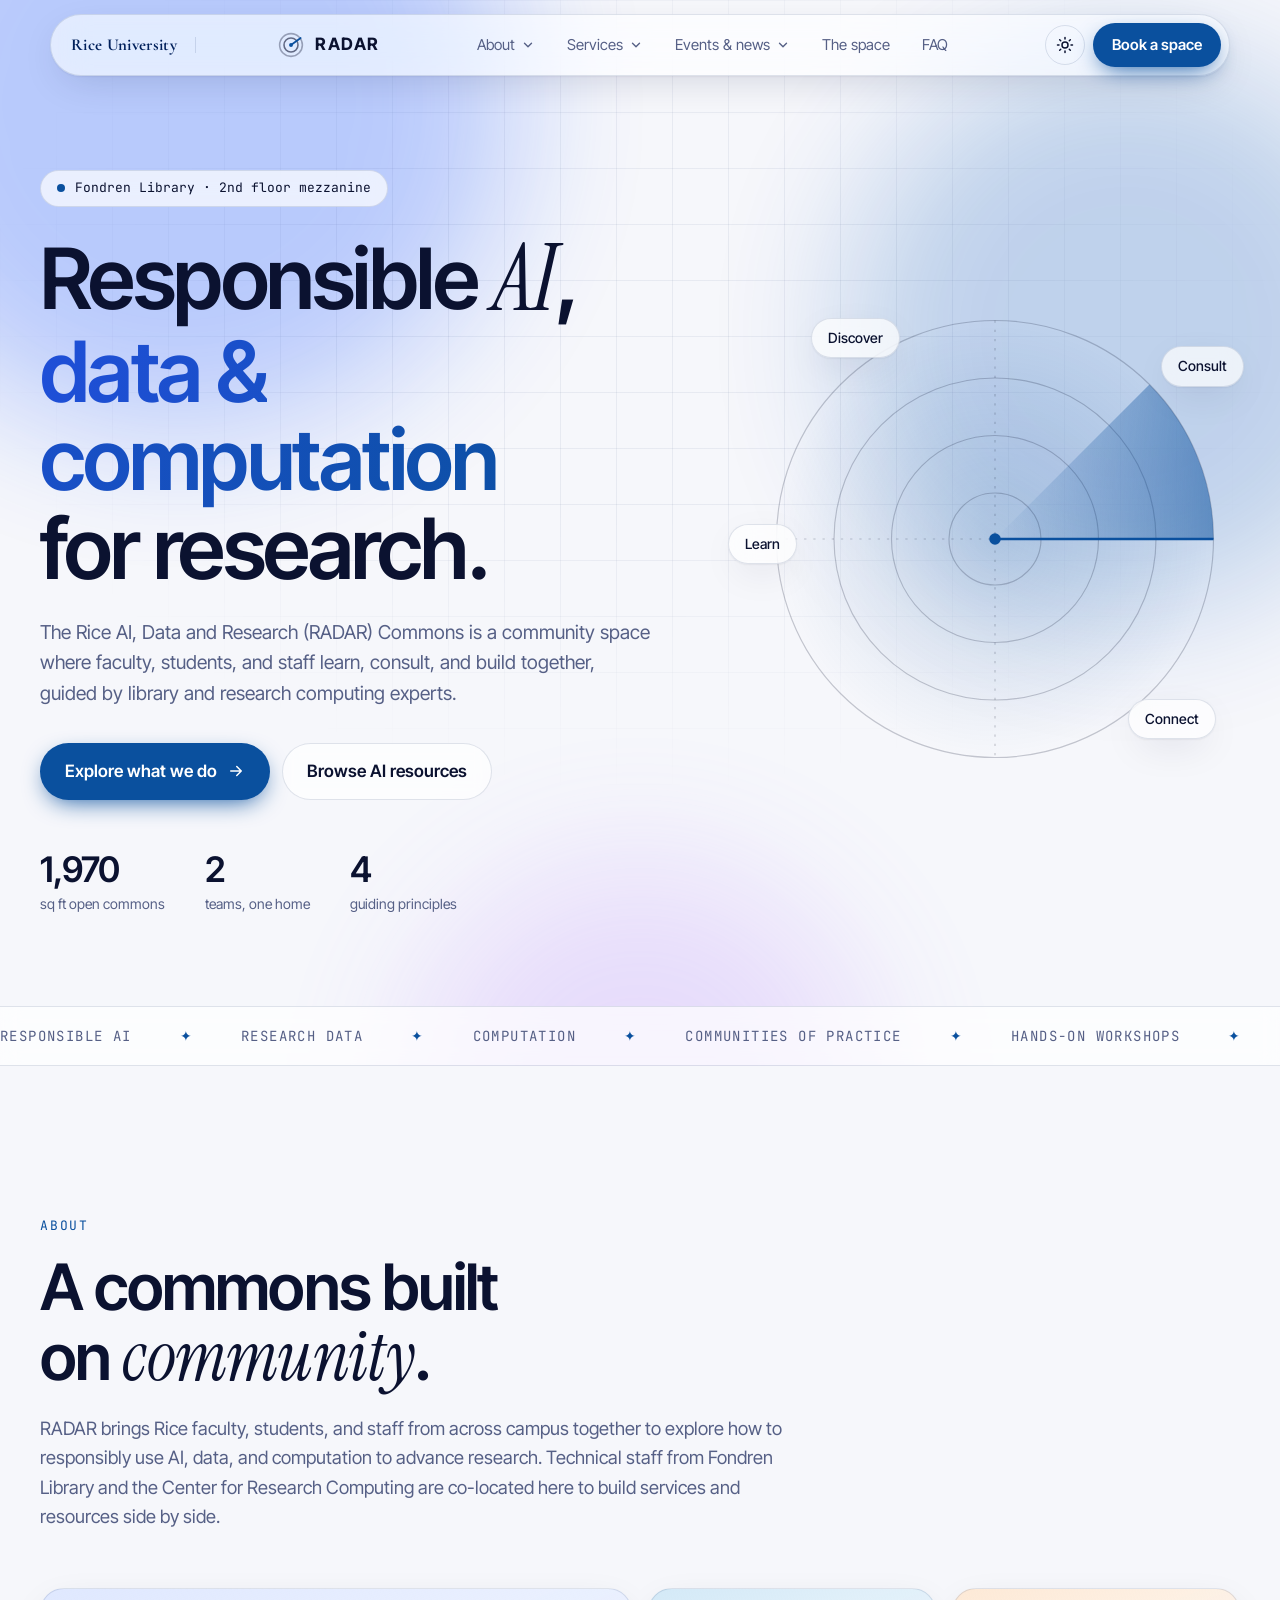
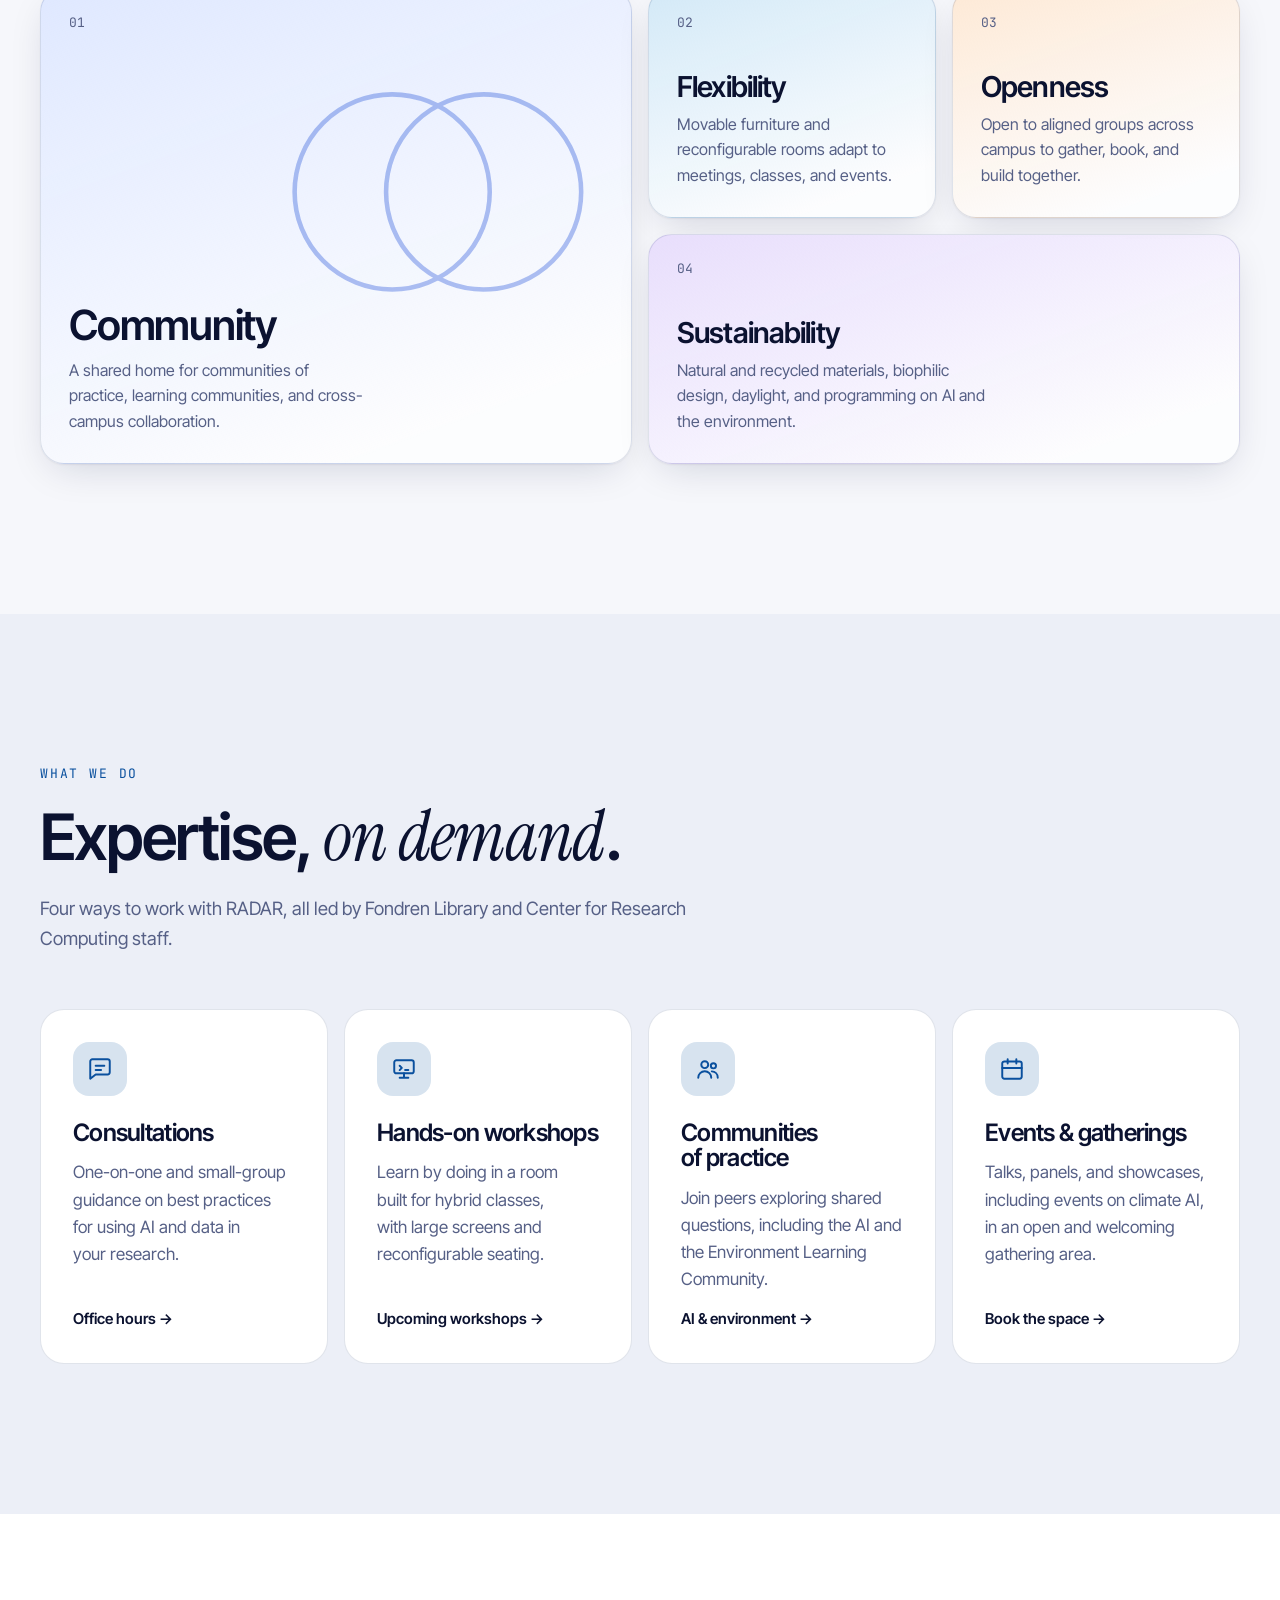
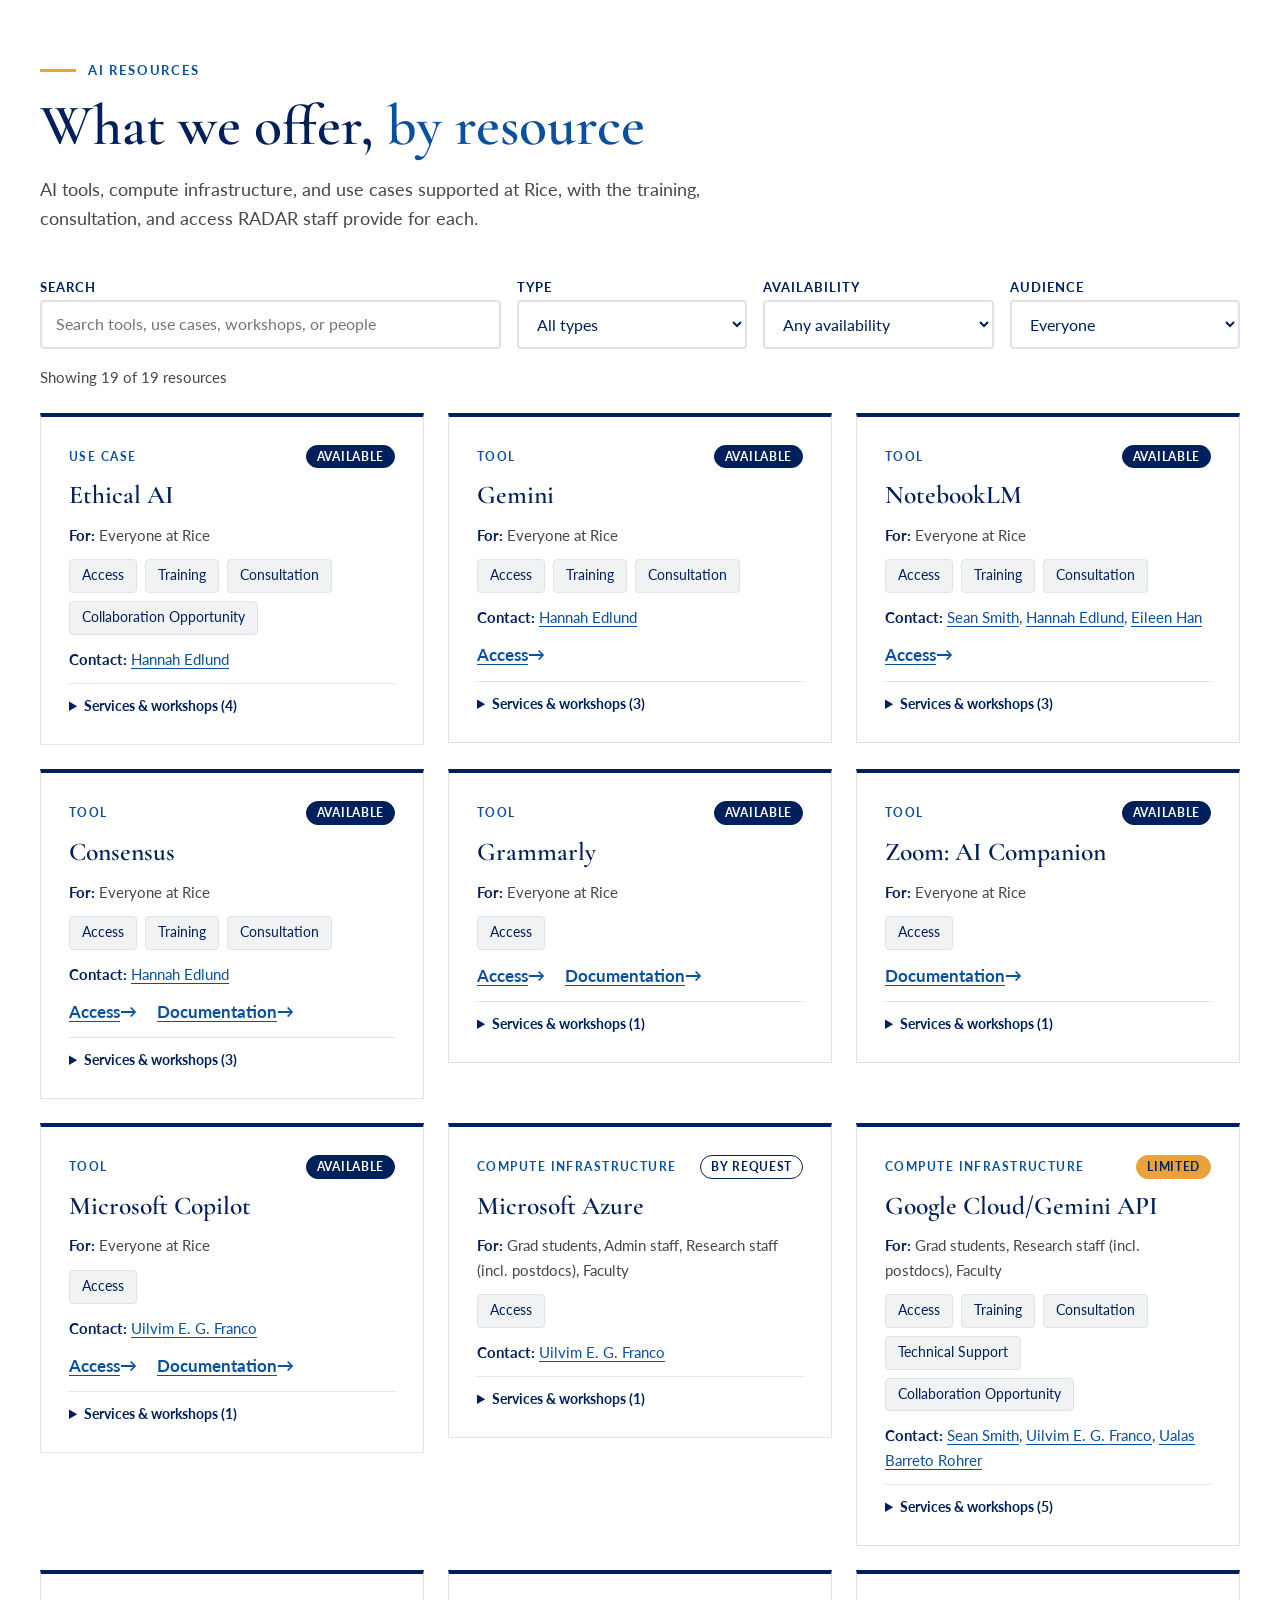
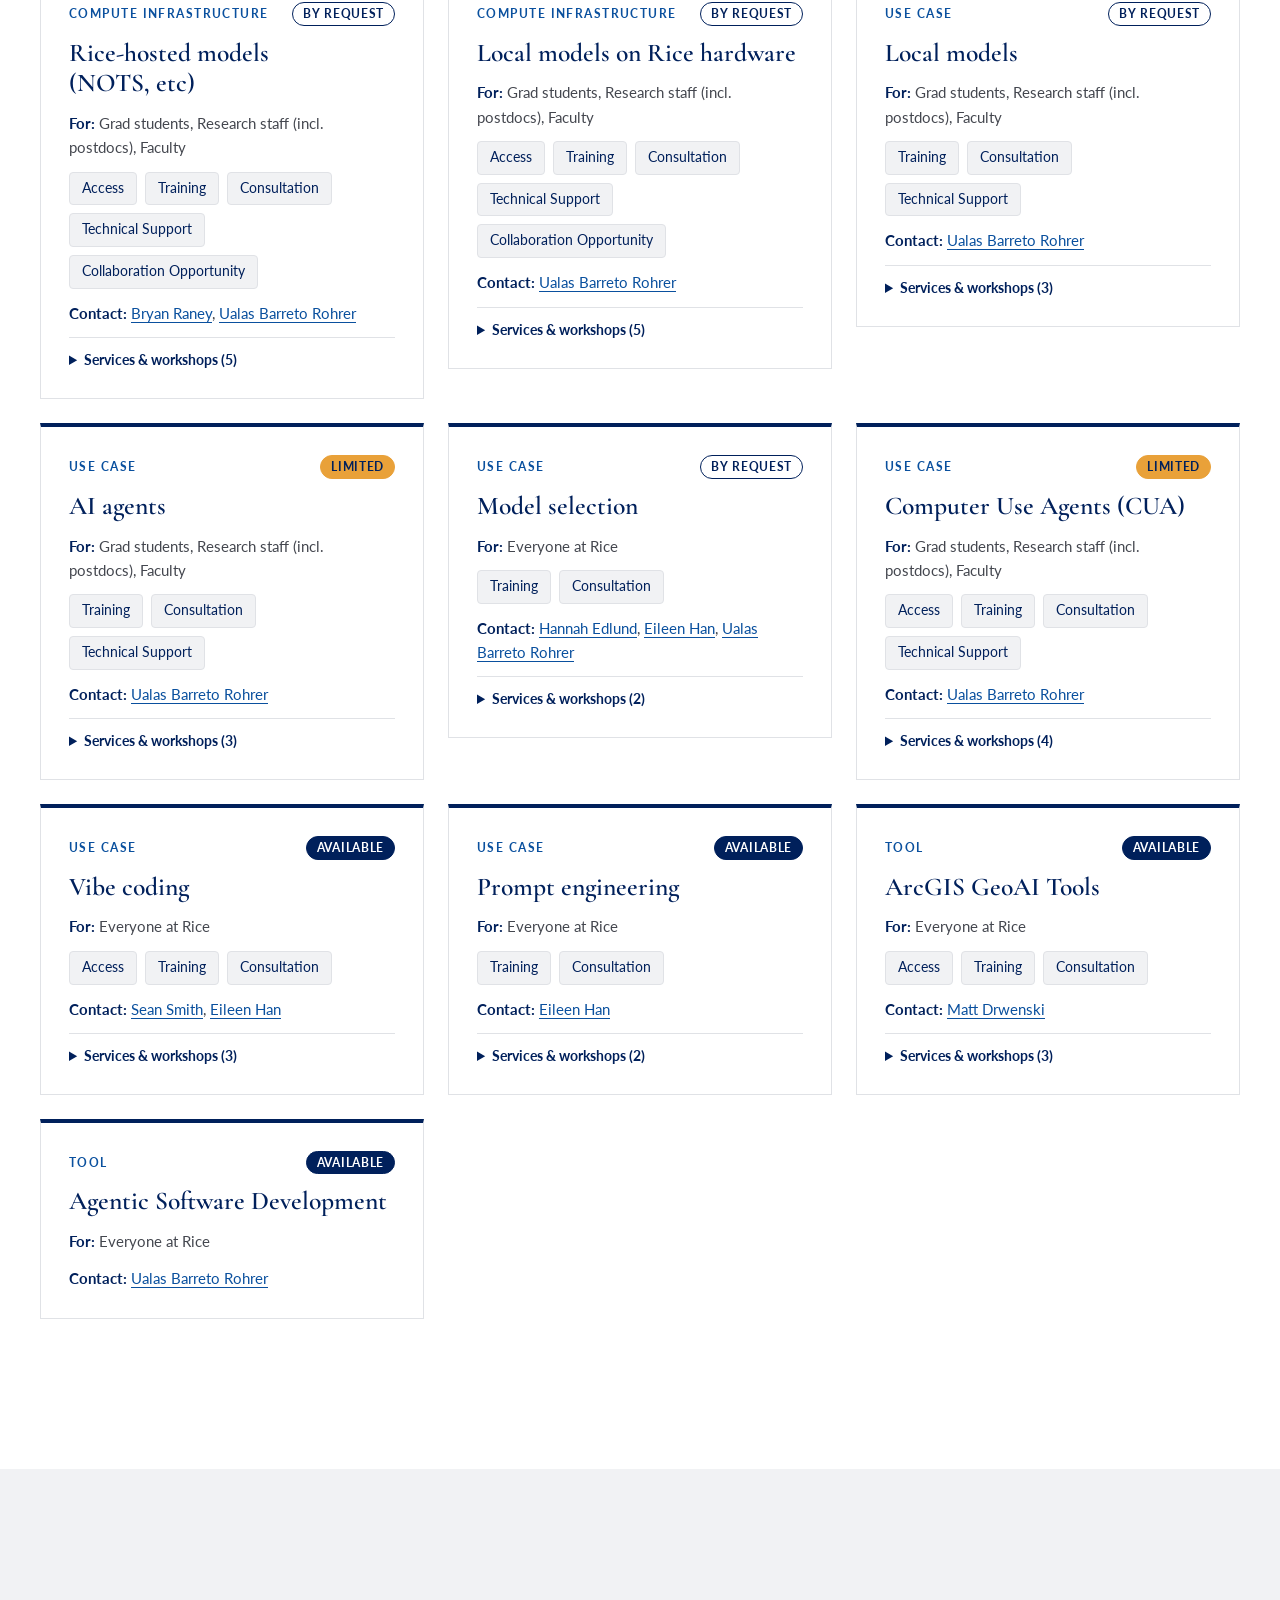
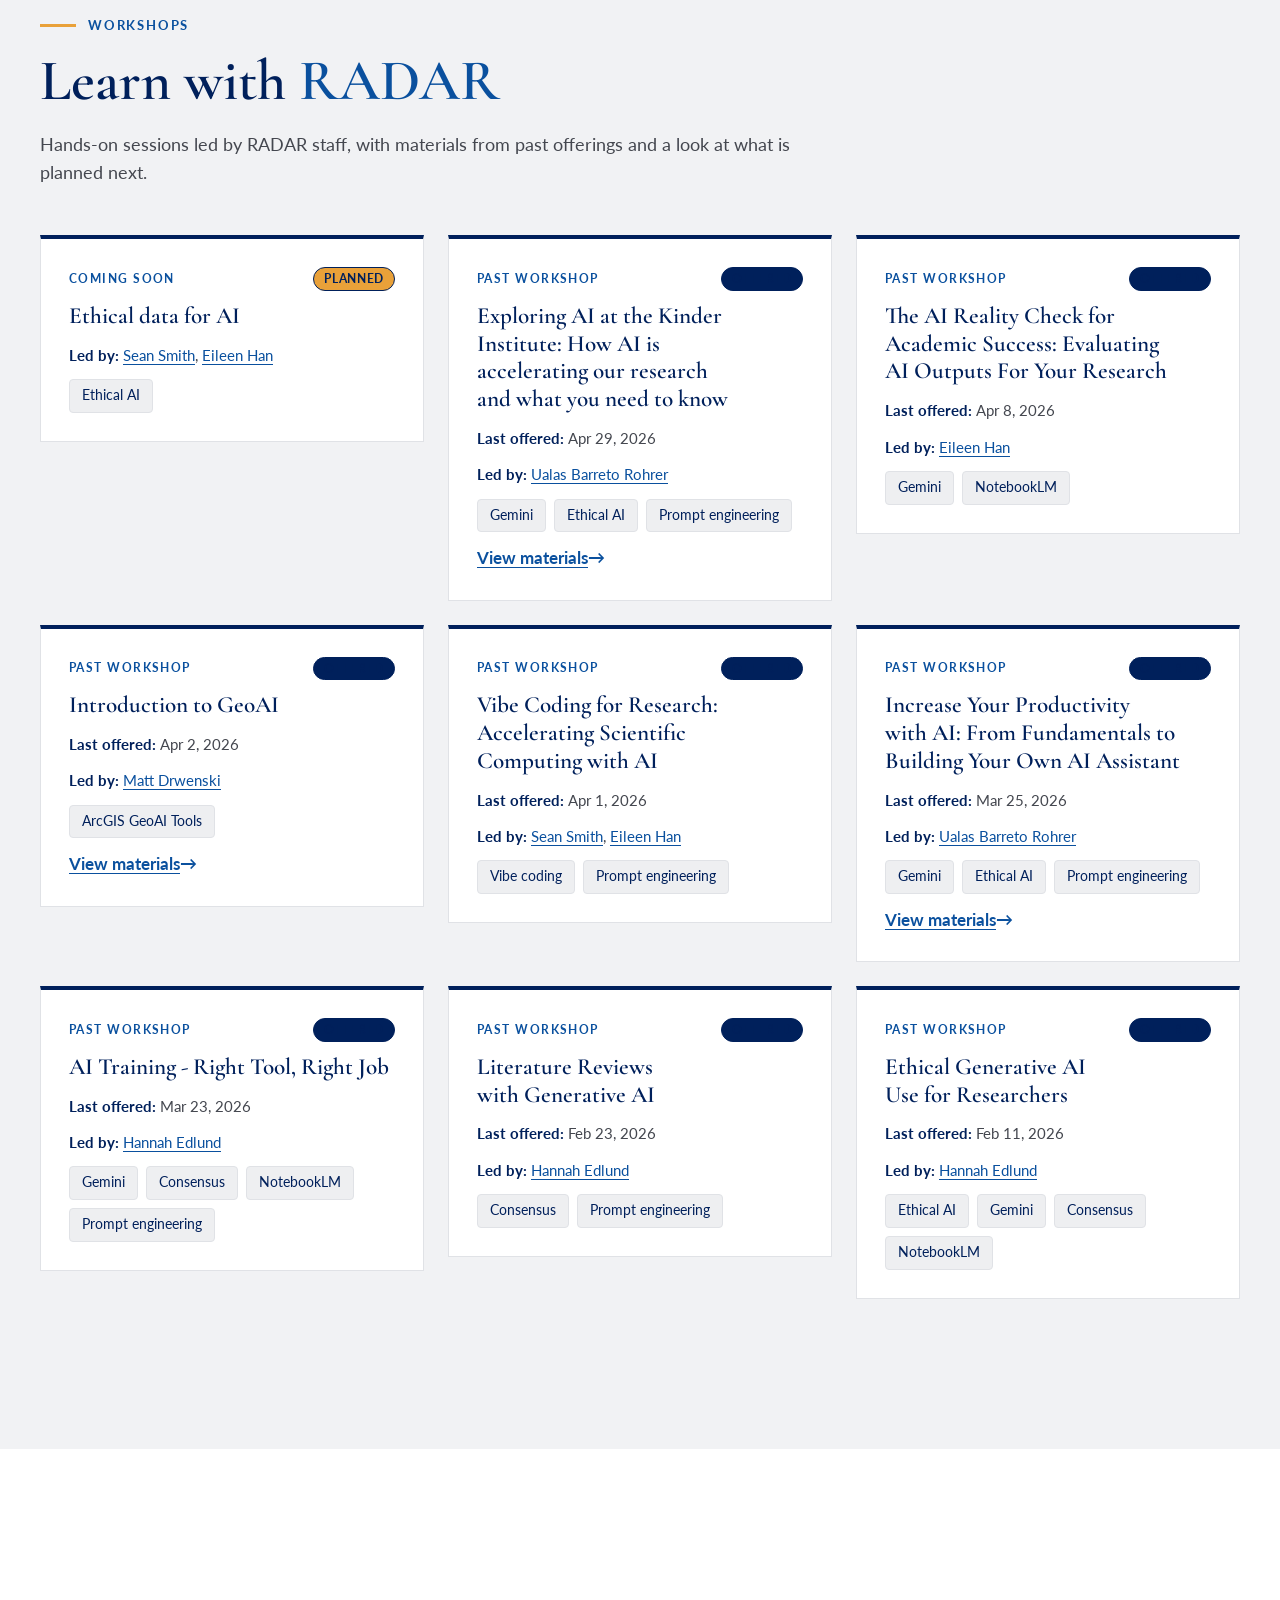
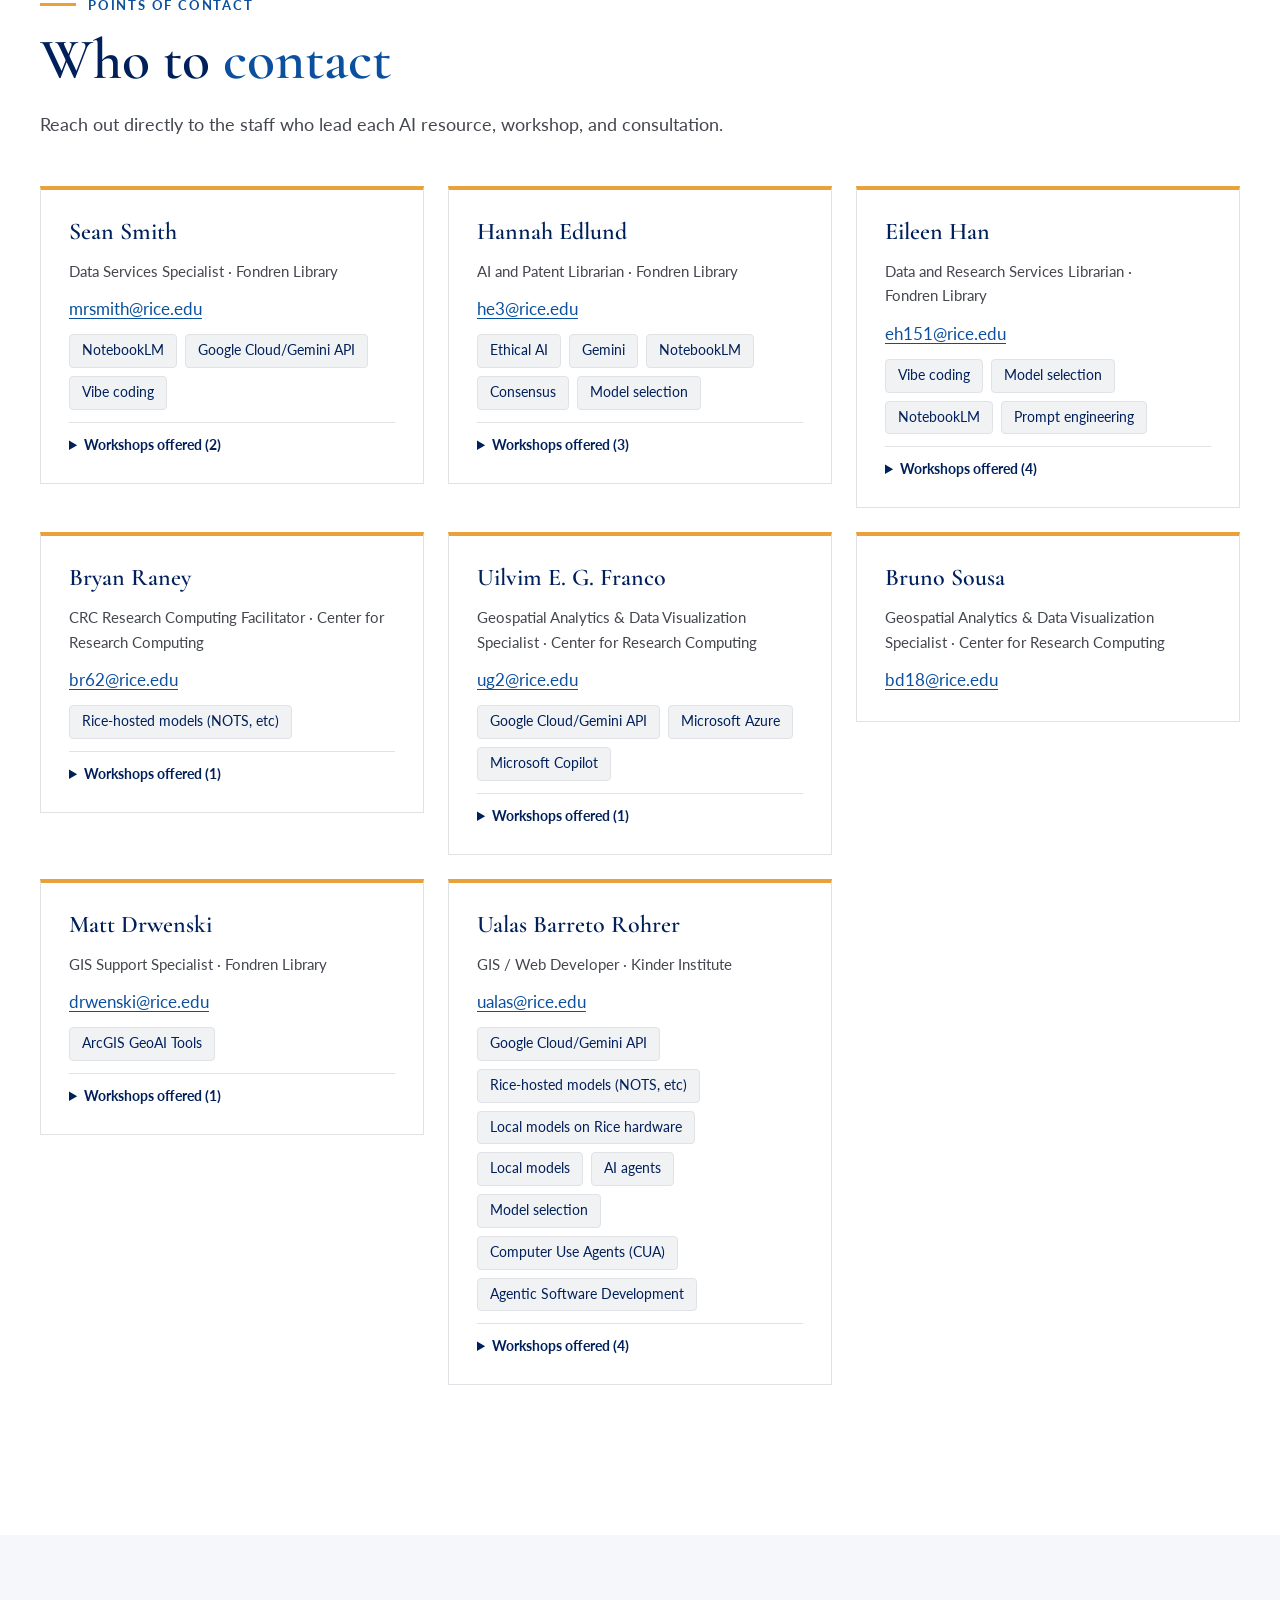
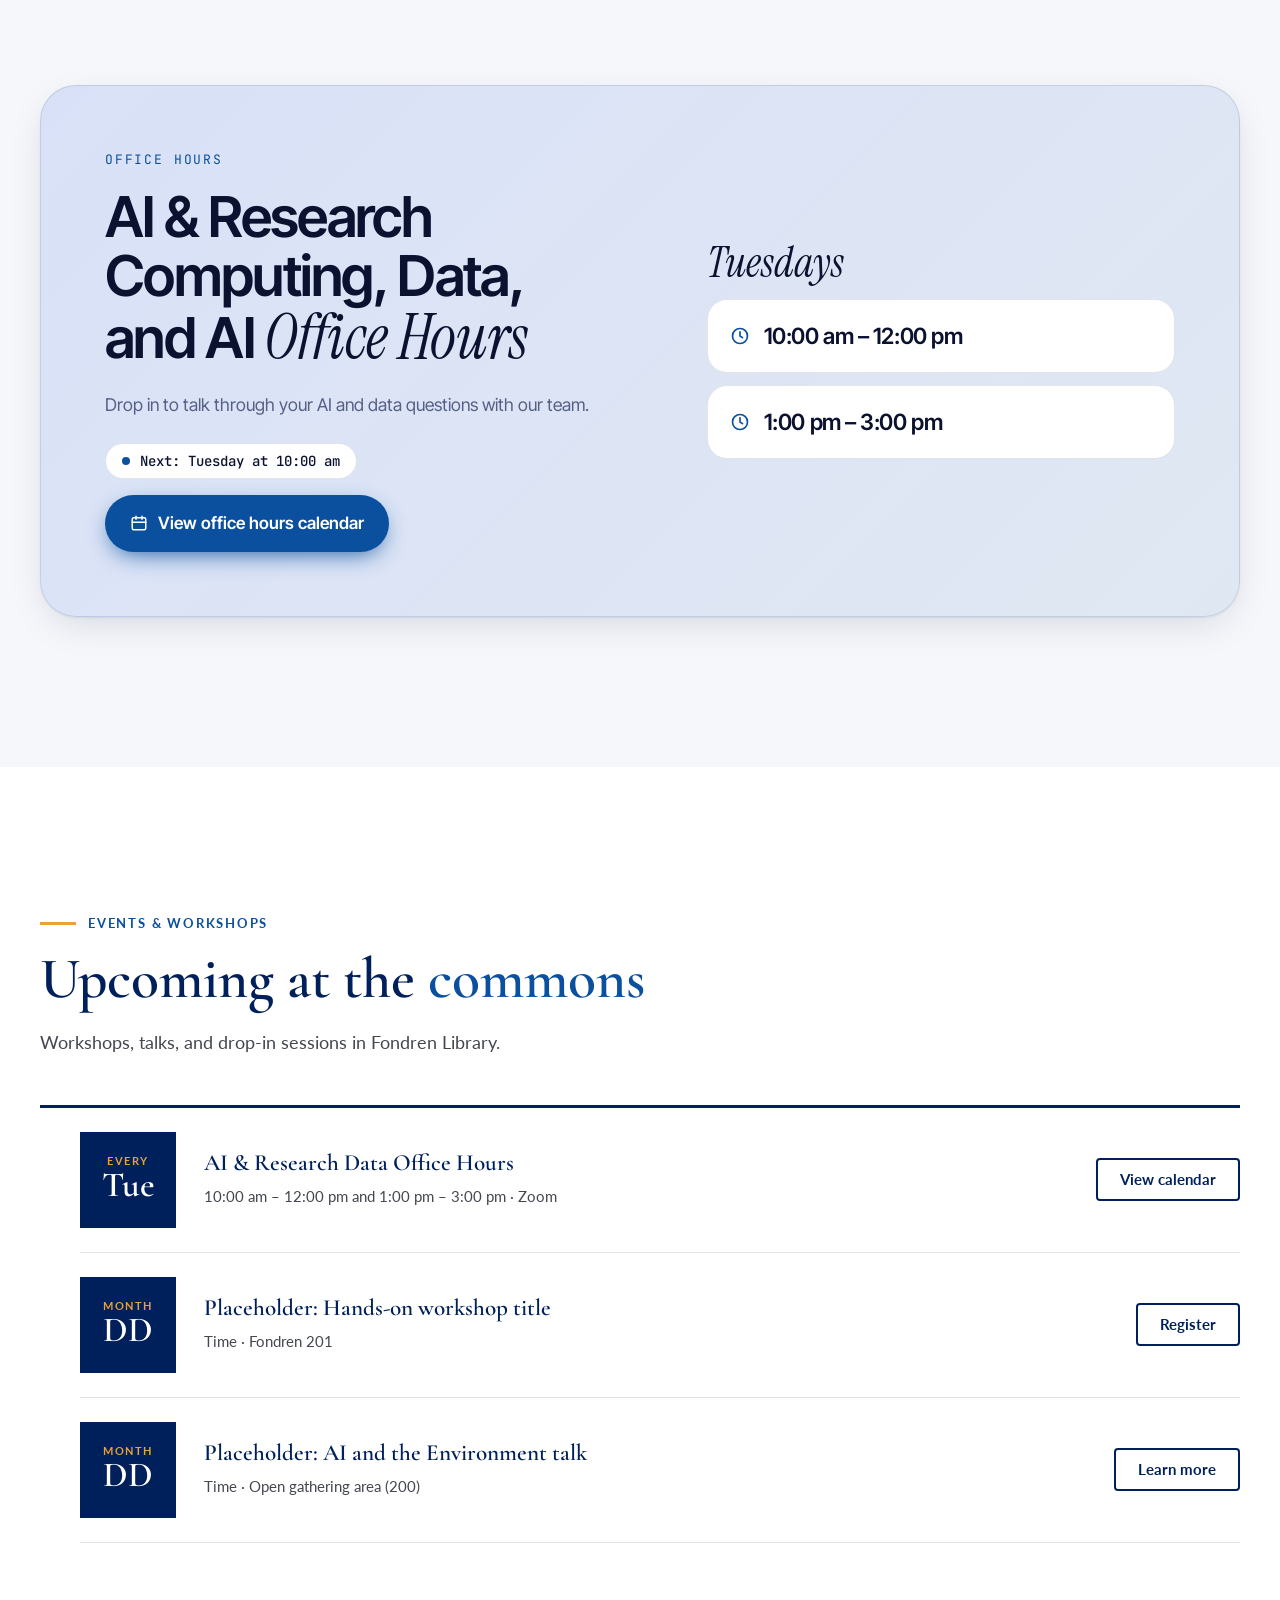
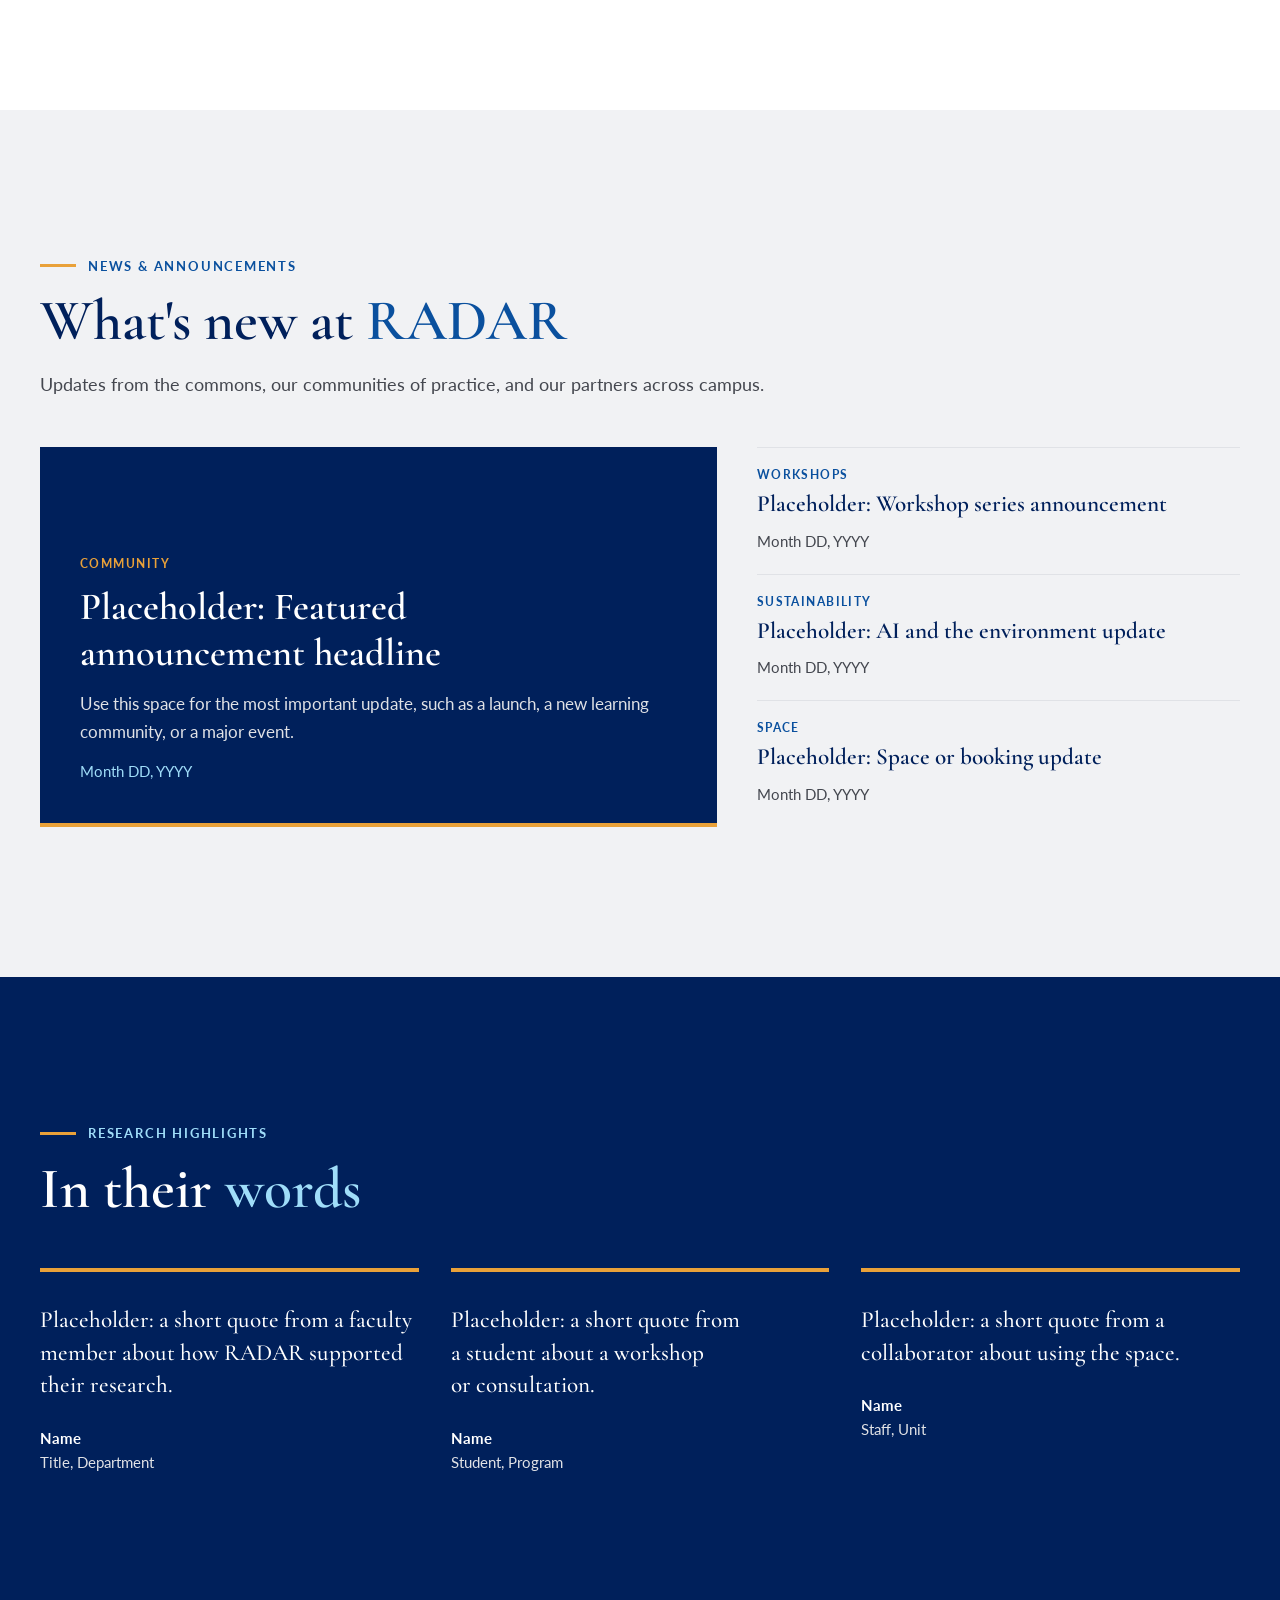
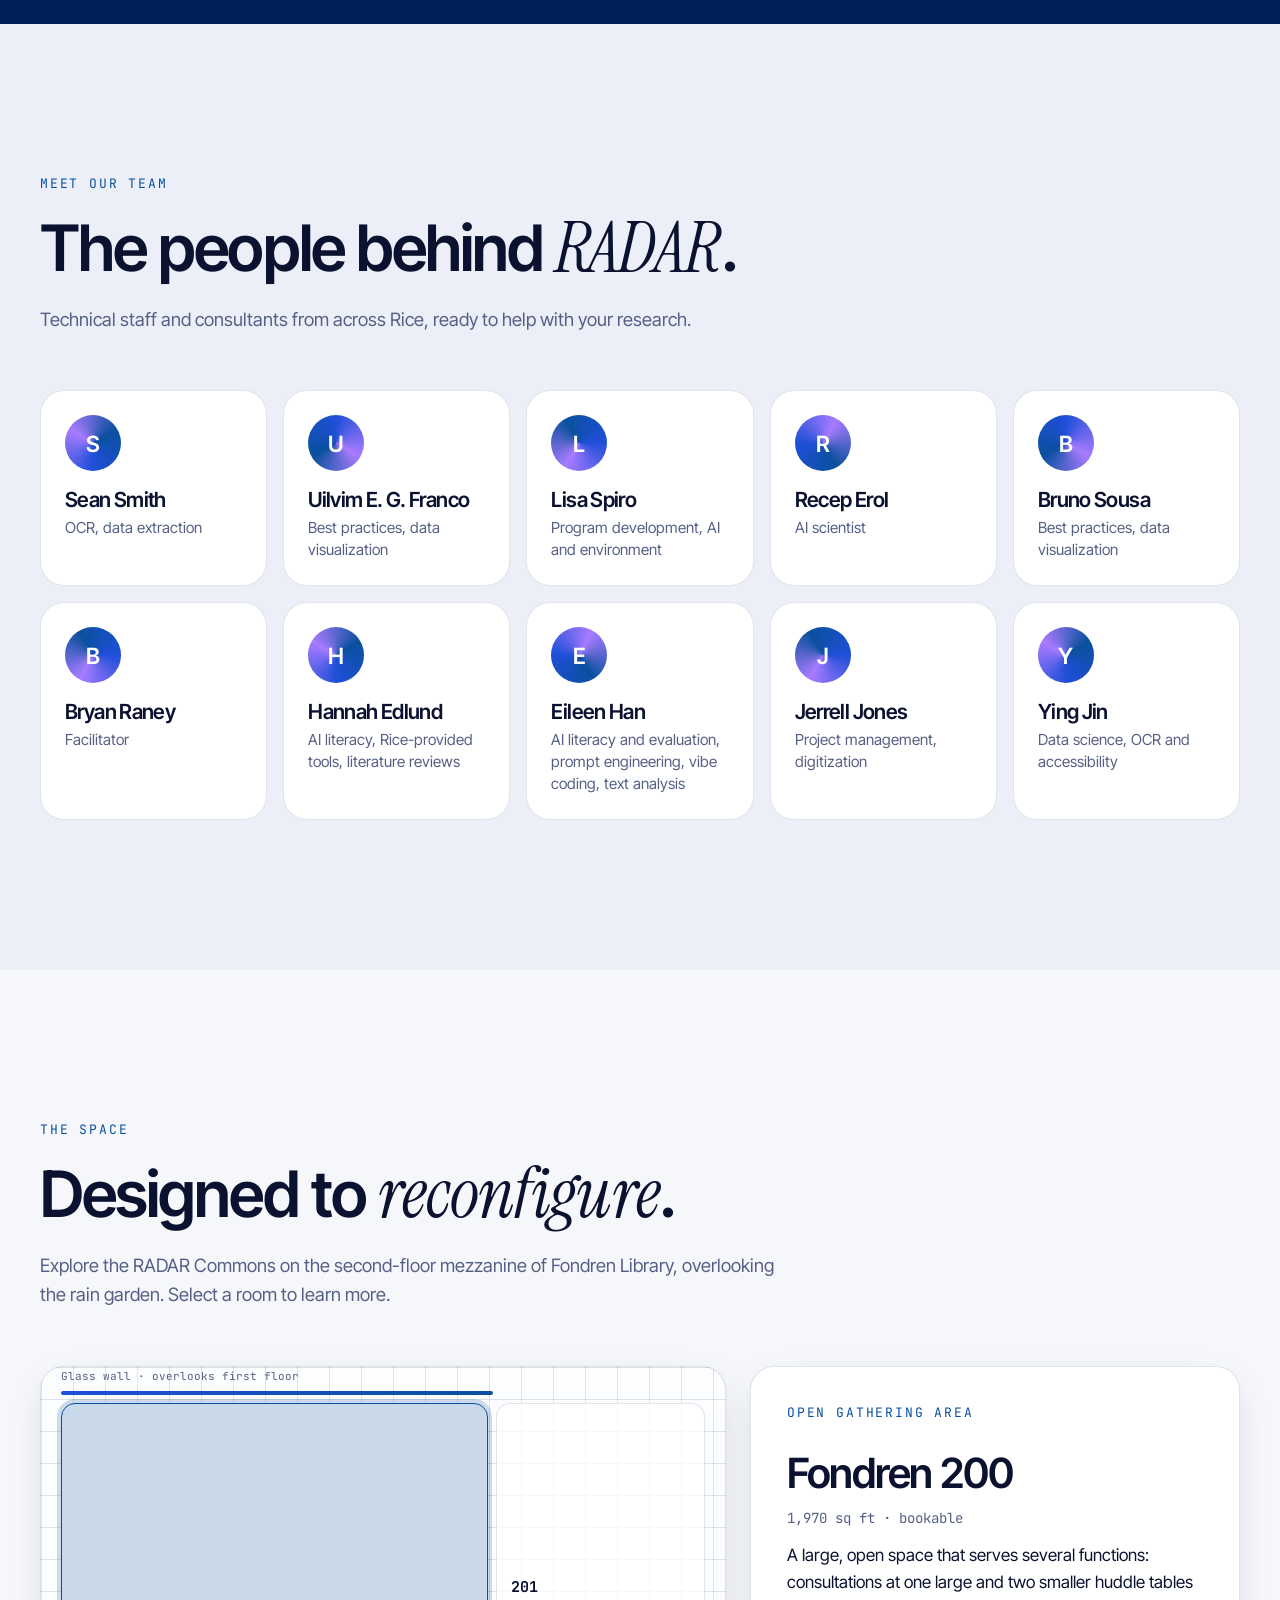
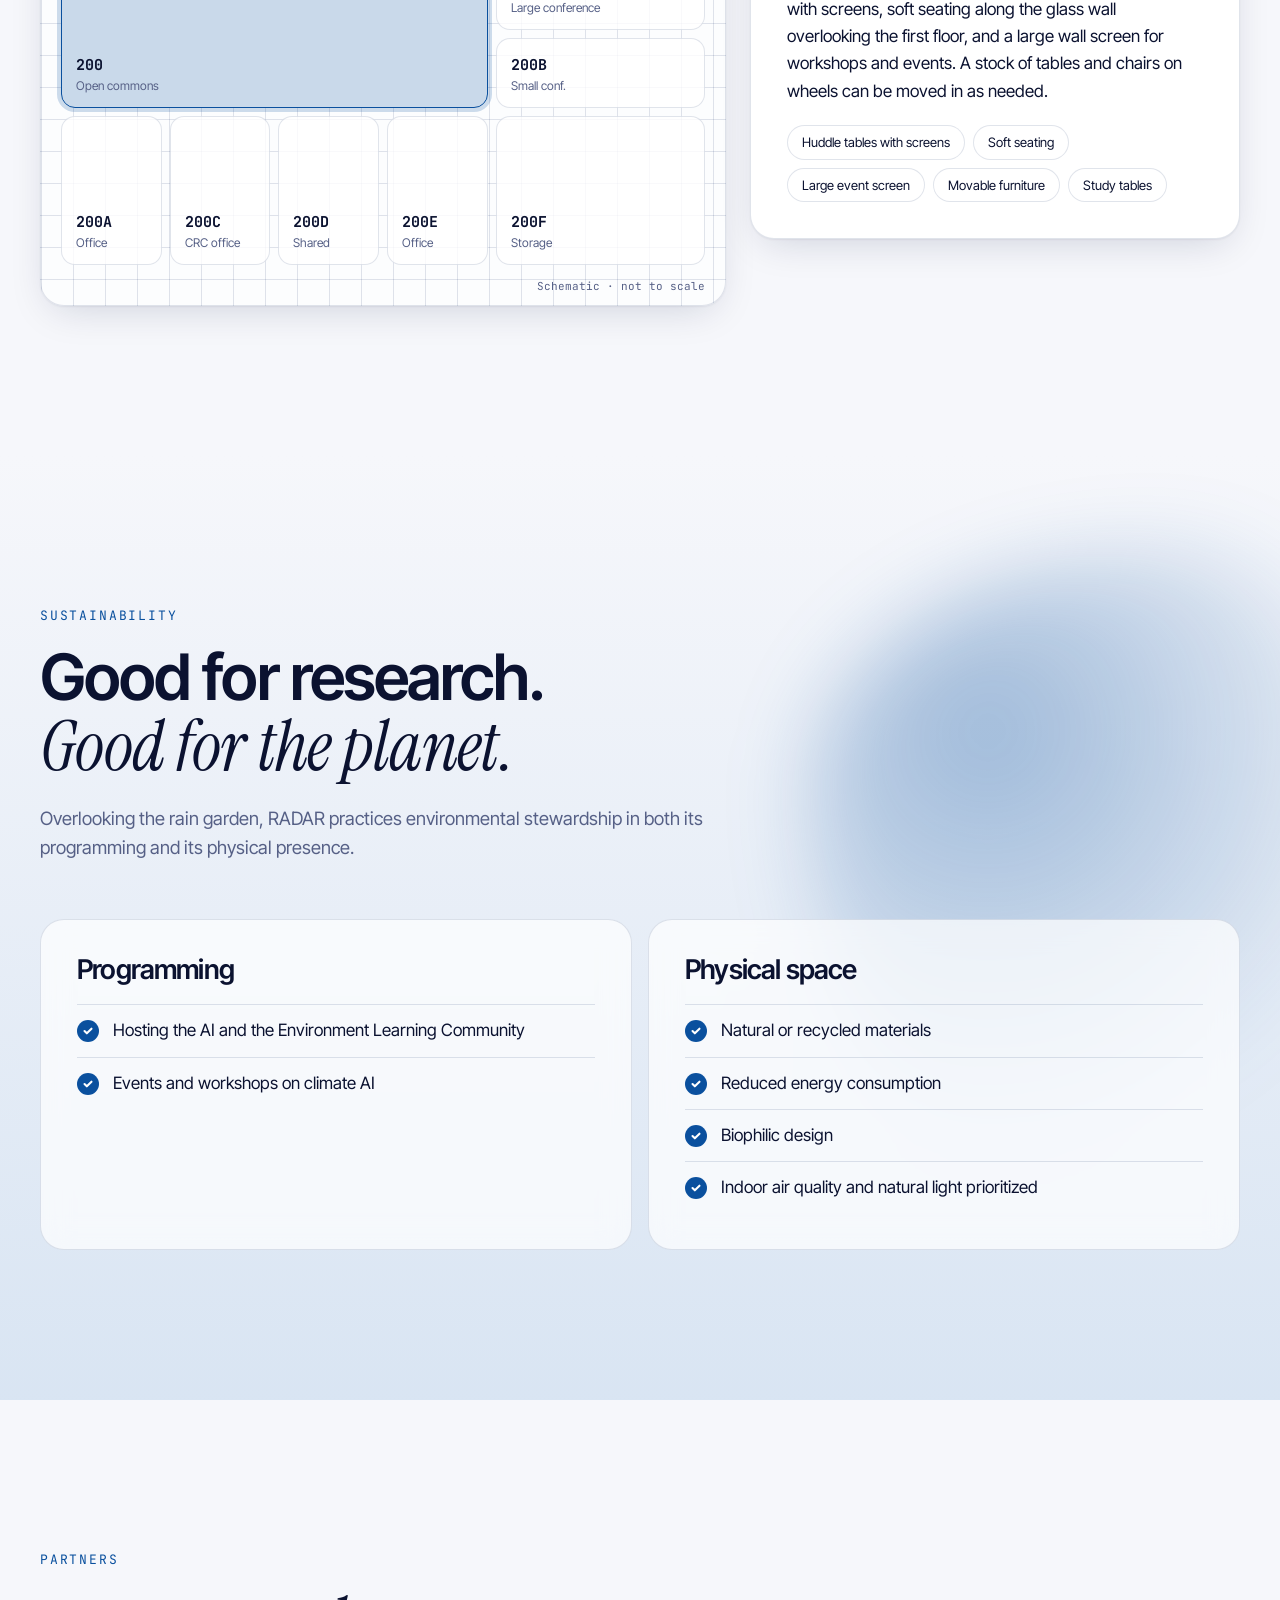
==== commit 1ea7fb6c: "Update office hour" ====
--- a/dev/index.html
+++ b/dev/index.html
@@ -1,641 +1,642 @@
-<!doctype html>
-<html lang="en">
-<head>
-  <meta charset="utf-8">
-  <meta name="viewport" content="width=device-width, initial-scale=1">
-  <title>RADAR Commons · Rice AI, Data and Research</title>
-  <meta name="description" content="The Rice AI, Data and Research (RADAR) Commons brings Rice faculty, students, and staff together to responsibly use AI, data, and computation to advance research.">
-  <meta name="theme-color" content="#00205b">
-  <meta property="og:type" content="website">
-  <meta property="og:site_name" content="RADAR Commons">
-  <meta property="og:title" content="RADAR Commons · Rice AI, Data and Research">
-  <meta property="og:description" content="A community space at Rice where faculty, students, and staff learn, consult, and build together with AI, data, and computation.">
-  <link rel="icon" href="data:image/svg+xml,%3Csvg xmlns='http://www.w3.org/2000/svg' viewBox='0 0 32 32'%3E%3Crect width='32' height='32' rx='8' fill='%2300205b'/%3E%3Ccircle cx='16' cy='16' r='9' fill='none' stroke='%239fddf9' stroke-width='2'/%3E%3Ccircle cx='16' cy='16' r='4' fill='none' stroke='%239fddf9' stroke-width='2'/%3E%3Ccircle cx='16' cy='16' r='1.5' fill='%239fddf9'/%3E%3C/svg%3E">
-  <link rel="preconnect" href="https://fonts.googleapis.com">
-  <link rel="preconnect" href="https://fonts.gstatic.com" crossorigin>
-  <link href="https://fonts.googleapis.com/css2?family=Inter+Tight:wght@400;500;600;700&family=Instrument+Serif:ital@0;1&family=JetBrains+Mono:wght@400;500&family=Cormorant+Garamond:ital,wght@0,500;0,600;0,700;1,500&family=Lato:wght@400;700&display=swap" rel="stylesheet">
-  <link rel="stylesheet" href="styles.css">
-  <script>
-    (function () {
-      var t = localStorage.getItem('radar-theme');
-      if (t) document.documentElement.dataset.theme = t;
-    })();
-  </script>
-</head>
-<body>
-  <a class="skip" href="#main">Skip to content</a>
-  <div class="progress" aria-hidden="true"></div>
-
-  <header class="nav-wrap">
-    <nav class="nav" aria-label="Primary">
-      <a class="rice-logo" href="https://www.rice.edu" target="_blank" rel="noopener noreferrer" aria-label="Rice University">
-        <img src="assets/rice-logo.svg" alt="" height="30" onerror="this.parentElement.classList.add('no-logo')">
-        <span class="rice-logo-fallback" aria-hidden="true">Rice University</span>
-      </a>
-      <a class="brand" href="#top" aria-label="RADAR Commons home">
-        <svg class="brand-mark" viewBox="0 0 32 32" aria-hidden="true">
-          <circle cx="16" cy="16" r="13" fill="none" stroke="currentColor" stroke-width="1.8" opacity=".35"/>
-          <circle cx="16" cy="16" r="8" fill="none" stroke="currentColor" stroke-width="1.8" opacity=".6"/>
-          <path d="M16 16 L27 8" stroke="var(--accent)" stroke-width="2" stroke-linecap="round"/>
-          <circle cx="16" cy="16" r="2.2" fill="var(--accent)"/>
-        </svg>
-        <span>RADAR</span>
-      </a>
-      <ul class="nav-links" id="nav-links">
-        <li class="nav-item has-menu">
-          <button class="nav-trigger" type="button" aria-expanded="false" aria-controls="menu-about">About<svg viewBox="0 0 24 24" width="14" height="14" fill="none" stroke="currentColor" stroke-width="2.4" stroke-linecap="round" stroke-linejoin="round" aria-hidden="true"><path d="m6 9 6 6 6-6"/></svg></button>
-          <div class="nav-menu" id="menu-about">
-            <a href="#about"><strong>About RADAR</strong><span>Our mission and guiding principles</span></a>
-            <a href="#team"><strong>Team</strong><span>The people behind RADAR</span></a>
-            <a href="#sustainability"><strong>Sustainability</strong><span>Good for research, good for the planet</span></a>
-            <a href="#partners"><strong>Partners</strong><span>Fondren Library, CRC, and aligned groups</span></a>
-          </div>
-        </li>
-        <li class="nav-item has-menu">
-          <button class="nav-trigger" type="button" aria-expanded="false" aria-controls="menu-services">Services<svg viewBox="0 0 24 24" width="14" height="14" fill="none" stroke="currentColor" stroke-width="2.4" stroke-linecap="round" stroke-linejoin="round" aria-hidden="true"><path d="m6 9 6 6 6-6"/></svg></button>
-          <div class="nav-menu" id="menu-services">
-            <a href="#services"><strong>What we do</strong><span>Consultations, workshops, and communities</span></a>
-            <a href="#resources"><strong>AI resources</strong><span>Tools, compute, and use cases we support</span></a>
-            <a href="#workshops"><strong>Workshops</strong><span>Past sessions and what is planned next</span></a>
-            <a href="#contacts"><strong>Points of contact</strong><span>Who to reach for each resource</span></a>
-            <a href="#office-hours"><strong>Office hours</strong><span>Drop in on Tuesdays</span></a>
-          </div>
-        </li>
-        <li class="nav-item has-menu">
-          <button class="nav-trigger" type="button" aria-expanded="false" aria-controls="menu-events">Events &amp; news<svg viewBox="0 0 24 24" width="14" height="14" fill="none" stroke="currentColor" stroke-width="2.4" stroke-linecap="round" stroke-linejoin="round" aria-hidden="true"><path d="m6 9 6 6 6-6"/></svg></button>
-          <div class="nav-menu" id="menu-events">
-            <a href="#events"><strong>Events</strong><span>Workshops, talks, and drop-in sessions</span></a>
-            <a href="#news"><strong>News</strong><span>Announcements from the commons</span></a>
-            <a href="#highlights"><strong>Research highlights</strong><span>Stories from our community</span></a>
-          </div>
-        </li>
-        <li class="nav-item"><a class="nav-link" href="#space">The space</a></li>
-        <li class="nav-item"><a class="nav-link" href="#faq">FAQ</a></li>
-      </ul>
-      <div class="nav-actions">
-        <button class="icon-btn" id="theme-toggle" type="button" aria-label="Toggle color theme">
-          <svg class="i-sun" viewBox="0 0 24 24" width="18" height="18" fill="none" stroke="currentColor" stroke-width="2" stroke-linecap="round"><circle cx="12" cy="12" r="4"/><path d="M12 2v2M12 20v2M4.9 4.9l1.4 1.4M17.7 17.7l1.4 1.4M2 12h2M20 12h2M4.9 19.1l1.4-1.4M17.7 6.3l1.4-1.4"/></svg>
-          <svg class="i-moon" viewBox="0 0 24 24" width="18" height="18" fill="none" stroke="currentColor" stroke-width="2" stroke-linecap="round" stroke-linejoin="round"><path d="M21 12.8A9 9 0 1 1 11.2 3a7 7 0 0 0 9.8 9.8z"/></svg>
-        </button>
-        <a class="btn btn-sm btn-primary" href="#book">Book a space</a>
-        <button class="icon-btn menu-btn" id="menu-btn" type="button" aria-label="Open menu" aria-expanded="false" aria-controls="nav-links">
-          <svg viewBox="0 0 24 24" width="20" height="20" fill="none" stroke="currentColor" stroke-width="2" stroke-linecap="round"><path d="M4 7h16M4 12h16M4 17h16"/></svg>
-        </button>
-      </div>
-    </nav>
-  </header>
-
-  <main id="main">
-    <!-- HERO -->
-    <section class="hero" id="top">
-      <div class="mesh" aria-hidden="true"><i></i><i></i><i></i></div>
-      <div class="grid-bg" aria-hidden="true"></div>
-
-      <div class="container hero-inner">
-        <div class="hero-copy">
-          <p class="chip reveal"><span class="dot"></span> Fondren Library · 2nd floor mezzanine</p>
-          <h1 class="reveal">
-            Responsible <em>AI</em>,<br>
-            <span class="grad">data &amp; computation</span><br>
-            for research.
-          </h1>
-          <p class="lead reveal">
-            The Rice AI, Data and Research (RADAR) Commons is a community space where faculty, students, and staff
-            learn, consult, and build together, guided by library and research computing experts.
-          </p>
-          <div class="hero-cta reveal">
-            <a class="btn btn-primary" href="#services">
-              Explore what we do
-              <svg viewBox="0 0 24 24" width="18" height="18" fill="none" stroke="currentColor" stroke-width="2" stroke-linecap="round" stroke-linejoin="round"><path d="M5 12h14M13 6l6 6-6 6"/></svg>
-            </a>
-            <a class="btn btn-ghost" href="#resources">Browse AI resources</a>
-          </div>
-          <dl class="hero-stats reveal">
-            <div><dt>1,970</dt><dd>sq ft open commons</dd></div>
-            <div><dt>2</dt><dd>teams, one home</dd></div>
-            <div><dt>4</dt><dd>guiding principles</dd></div>
-          </dl>
-        </div>
-
-        <div class="hero-visual reveal" aria-hidden="true">
-          <div class="radar">
-            <svg viewBox="0 0 400 400">
-              <defs>
-                <radialGradient id="rg" cx="50%" cy="50%" r="50%">
-                  <stop offset="0" stop-color="var(--accent)" stop-opacity=".18"/>
-                  <stop offset="1" stop-color="var(--accent)" stop-opacity="0"/>
-                </radialGradient>
-                <linearGradient id="sweep" x1="0" y1="0" x2="1" y2="0">
-                  <stop offset="0" stop-color="var(--accent)" stop-opacity="0"/>
-                  <stop offset="1" stop-color="var(--accent)" stop-opacity=".55"/>
-                </linearGradient>
-              </defs>
-              <circle cx="200" cy="200" r="190" fill="url(#rg)"/>
-              <g fill="none" stroke="currentColor" stroke-opacity=".22">
-                <circle cx="200" cy="200" r="190"/>
-                <circle cx="200" cy="200" r="140"/>
-                <circle cx="200" cy="200" r="90"/>
-                <circle cx="200" cy="200" r="40"/>
-                <path d="M200 10v380M10 200h380" stroke-dasharray="2 6"/>
-              </g>
-              <g class="sweep" style="transform-origin:200px 200px">
-                <path d="M200 200 L390 200 A190 190 0 0 0 334.3 65.7 Z" fill="url(#sweep)"/>
-                <path d="M200 200 L390 200" stroke="var(--accent)" stroke-width="2"/>
-              </g>
-              <circle cx="200" cy="200" r="5" fill="var(--accent)"/>
-              <g class="blips">
-                <circle class="blip" cx="290" cy="120" r="5" style="--d:0s"/>
-                <circle class="blip" cx="130" cy="150" r="5" style="--d:1.2s"/>
-                <circle class="blip" cx="240" cy="290" r="5" style="--d:2.4s"/>
-                <circle class="blip" cx="120" cy="270" r="5" style="--d:3.4s"/>
-              </g>
-            </svg>
-            <span class="tag t1">Consult</span>
-            <span class="tag t2">Learn</span>
-            <span class="tag t3">Connect</span>
-            <span class="tag t4">Discover</span>
-          </div>
-        </div>
-      </div>
-
-      <div class="marquee" aria-hidden="true">
-        <div class="marquee-track">
-          <span>Responsible AI</span><span>Research Data</span><span>Computation</span><span>Communities of Practice</span><span>Hands-on Workshops</span><span>Consultations</span><span>Climate AI</span><span>Open Scholarship</span>
-          <span>Responsible AI</span><span>Research Data</span><span>Computation</span><span>Communities of Practice</span><span>Hands-on Workshops</span><span>Consultations</span><span>Climate AI</span><span>Open Scholarship</span>
-        </div>
-      </div>
-    </section>
-
-    <!-- ABOUT -->
-    <section class="section" id="about">
-      <div class="container">
-        <header class="section-head reveal">
-          <p class="eyebrow">About</p>
-          <h2>A commons built on <em>community</em>.</h2>
-          <p class="section-lead">
-            RADAR brings Rice faculty, students, and staff from across campus together to explore how to responsibly use AI,
-            data, and computation to advance research. Technical staff from Fondren Library and the Center for Research
-            Computing are co-located here to build services and resources side by side.
-          </p>
-        </header>
-
-        <div class="bento">
-          <article class="card reveal span-2 tall principle" style="--hue:var(--c1)">
-            <span class="num">01</span>
-            <h3>Community</h3>
-            <p>A shared home for communities of practice, learning communities, and cross-campus collaboration.</p>
-            <svg class="deco" viewBox="0 0 120 120" aria-hidden="true"><g fill="none" stroke="currentColor" stroke-width="1.5"><circle cx="45" cy="60" r="32"/><circle cx="75" cy="60" r="32"/></g></svg>
-          </article>
-          <article class="card reveal principle" style="--hue:var(--c2)">
-            <span class="num">02</span>
-            <h3>Flexibility</h3>
-            <p>Movable furniture and reconfigurable rooms adapt to meetings, classes, and events.</p>
-          </article>
-          <article class="card reveal principle" style="--hue:var(--c3)">
-            <span class="num">03</span>
-            <h3>Openness</h3>
-            <p>Open to aligned groups across campus to gather, book, and build together.</p>
-          </article>
-          <article class="card reveal span-2 principle" style="--hue:var(--c4)">
-            <span class="num">04</span>
-            <h3>Sustainability</h3>
-            <p>Natural and recycled materials, biophilic design, daylight, and programming on AI and the environment.</p>
-          </article>
-        </div>
-      </div>
-    </section>
-
-    <!-- SERVICES -->
-    <section class="section alt" id="services">
-      <div class="container">
-        <header class="section-head reveal">
-          <p class="eyebrow">What we do</p>
-          <h2>Expertise, <em>on demand</em>.</h2>
-          <p class="section-lead">Four ways to work with RADAR, all led by Fondren Library and Center for Research Computing staff.</p>
-        </header>
-
-        <div class="services">
-          <article class="service reveal">
-            <div class="ico"><svg viewBox="0 0 24 24" width="26" height="26" fill="none" stroke="currentColor" stroke-width="1.8" stroke-linecap="round" stroke-linejoin="round"><path d="M21 15a2 2 0 0 1-2 2H8l-5 4V5a2 2 0 0 1 2-2h14a2 2 0 0 1 2 2z"/><path d="M8 9h8M8 13h5"/></svg></div>
-            <h3>Consultations</h3>
-            <p>One-on-one and small-group guidance on best practices for using AI and data in your research.</p>
-            <a class="link" href="#office-hours">Office hours →</a>
-          </article>
-          <article class="service reveal">
-            <div class="ico"><svg viewBox="0 0 24 24" width="26" height="26" fill="none" stroke="currentColor" stroke-width="1.8" stroke-linecap="round" stroke-linejoin="round"><rect x="3" y="4" width="18" height="12" rx="2"/><path d="M8 20h8M12 16v4M8 9l2 2-2 2M13 13h3"/></svg></div>
-            <h3>Hands-on workshops</h3>
-            <p>Learn by doing in a room built for hybrid classes, with large screens and reconfigurable seating.</p>
-            <a class="link" href="#workshops">Upcoming workshops →</a>
-          </article>
-          <article class="service reveal">
-            <div class="ico"><svg viewBox="0 0 24 24" width="26" height="26" fill="none" stroke="currentColor" stroke-width="1.8" stroke-linecap="round" stroke-linejoin="round"><circle cx="9" cy="8" r="3.2"/><circle cx="17" cy="9" r="2.4"/><path d="M3 20c0-3.3 2.7-6 6-6s6 2.7 6 6M15.5 14.2c3 .1 5.5 2.3 5.5 5.8"/></svg></div>
-            <h3>Communities of practice</h3>
-            <p>Join peers exploring shared questions, including the AI and the Environment Learning Community.</p>
-            <a class="link" href="#sustainability">AI &amp; environment →</a>
-          </article>
-          <article class="service reveal">
-            <div class="ico"><svg viewBox="0 0 24 24" width="26" height="26" fill="none" stroke="currentColor" stroke-width="1.8" stroke-linecap="round" stroke-linejoin="round"><rect x="3" y="5" width="18" height="16" rx="2"/><path d="M16 3v4M8 3v4M3 11h18"/></svg></div>
-            <h3>Events &amp; gatherings</h3>
-            <p>Talks, panels, and showcases, including events on climate AI, in an open and welcoming gathering area.</p>
-            <a class="link" href="#book">Book the space →</a>
-          </article>
-        </div>
-      </div>
-    </section>
-
-    <!-- AI RESOURCES (rendered by script.js from data/radar-data.js) -->
-    <section class="section rb-section" id="resources">
-      <div class="container">
-        <header class="rb-head reveal">
-          <p class="rb-kicker">AI resources</p>
-          <h2>What we offer, <span>by resource</span></h2>
-          <p class="rb-lead">AI tools, compute infrastructure, and use cases supported at Rice, with the training, consultation, and access RADAR staff provide for each.</p>
-        </header>
-        <form class="rb-filters" id="res-filters" role="search" aria-label="Filter AI resources" onsubmit="return false">
-          <label class="rb-field rb-search">Search
-            <input type="search" id="res-q" placeholder="Search tools, use cases, workshops, or people" autocomplete="off">
-          </label>
-          <label class="rb-field">Type
-            <select id="res-type"><option value="">All types</option></select>
-          </label>
-          <label class="rb-field">Availability
-            <select id="res-avail"><option value="">Any availability</option></select>
-          </label>
-          <label class="rb-field">Audience
-            <select id="res-aud"><option value="">Everyone</option></select>
-          </label>
-        </form>
-        <p class="rb-count" id="res-count" role="status" aria-live="polite"></p>
-        <div class="rb-catalog" id="res-list"></div>
-        <noscript><p class="rb-lead">Enable JavaScript to browse the AI resource catalog.</p></noscript>
-      </div>
-    </section>
-
-    <!-- WORKSHOPS (rendered by script.js from data/radar-data.js) -->
-    <section class="section rb-section rb-alt" id="workshops">
-      <div class="container">
-        <header class="rb-head reveal">
-          <p class="rb-kicker">Workshops</p>
-          <h2>Learn with <span>RADAR</span></h2>
-          <p class="rb-lead">Hands-on sessions led by RADAR staff, with materials from past offerings and a look at what is planned next.</p>
-        </header>
-        <ul class="rb-workshops-grid" id="wk-list"></ul>
-      </div>
-    </section>
-
-    <!-- POINTS OF CONTACT (rendered by script.js from data/radar-data.js) -->
-    <section class="section rb-section" id="contacts">
-      <div class="container">
-        <header class="rb-head reveal">
-          <p class="rb-kicker">Points of contact</p>
-          <h2>Who to <span>contact</span></h2>
-          <p class="rb-lead">Reach out directly to the staff who lead each AI resource, workshop, and consultation.</p>
-        </header>
-        <ul class="rb-people" id="people-list"></ul>
-      </div>
-    </section>
-
-    <!-- OFFICE HOURS -->
-    <section class="section" id="office-hours">
-      <div class="container">
-        <div class="hours reveal">
-          <div class="hours-copy">
-            <p class="eyebrow">Office hours</p>
-            <h2>AI &amp; Research Data <em>Office Hours</em></h2>
-            <p class="section-lead">Drop in to talk through your AI and data questions with our team.</p>
-            <p class="next" id="next-session" aria-live="polite"></p>
-            <a class="btn btn-primary zoom" href="https://calendar.google.com/calendar/u/1?cid=Y18xNzQzYTI5MWZiZTBhNWFjZGYxODc1MWMwNjU4NTVhZmE1M2RmNzJjNGNhMzg4ODU0NzBjNjRlZGEyMGMwNzUwQGdyb3VwLmNhbGVuZGFyLmdvb2dsZS5jb20" target="_blank" rel="noopener noreferrer">
-              <svg viewBox="0 0 24 24" width="18" height="18" fill="none" stroke="currentColor" stroke-width="2" stroke-linecap="round" stroke-linejoin="round" aria-hidden="true"><rect x="3" y="5" width="18" height="16" rx="2"/><path d="M16 3v4M8 3v4M3 11h18"/></svg>
-              View office hours calendar
-            </a>
-          </div>
-          <div class="hours-slots">
-            <div class="day"><span class="day-name">Tuesdays</span></div>
-            <ul class="slots">
-              <li><svg viewBox="0 0 24 24" width="20" height="20" fill="none" stroke="currentColor" stroke-width="2" stroke-linecap="round" stroke-linejoin="round" aria-hidden="true"><circle cx="12" cy="12" r="9"/><path d="M12 7v5l3 2"/></svg><span><time>10:00 am</time> – <time>12:00 pm</time></span></li>
-              <li><svg viewBox="0 0 24 24" width="20" height="20" fill="none" stroke="currentColor" stroke-width="2" stroke-linecap="round" stroke-linejoin="round" aria-hidden="true"><circle cx="12" cy="12" r="9"/><path d="M12 7v5l3 2"/></svg><span><time>1:00 pm</time> – <time>3:00 pm</time></span></li>
-            </ul>
-          </div>
-        </div>
-      </div>
-    </section>
-
-    <!-- EVENTS (office hours are real; other entries are PLACEHOLDER CONTENT) -->
-    <section class="section rb-section" id="events">
-      <div class="container">
-        <header class="rb-head reveal">
-          <p class="rb-kicker">Events &amp; workshops</p>
-          <h2>Upcoming at the <span>commons</span></h2>
-          <p class="rb-lead">Workshops, talks, and drop-in sessions in Fondren Library.</p>
-        </header>
-        <ol class="rb-events">
-          <li class="rb-event reveal">
-            <div class="rb-date" aria-hidden="true"><span>Every</span><strong>Tue</strong></div>
-            <div class="rb-event-body">
-              <h3>AI &amp; Research Data Office Hours</h3>
-              <p class="rb-meta">10:00 am – 12:00 pm and 1:00 pm – 3:00 pm · Zoom</p>
-            </div>
-            <a class="rb-btn rb-btn-outline" href="https://calendar.google.com/calendar/u/1?cid=Y18xNzQzYTI5MWZiZTBhNWFjZGYxODc1MWMwNjU4NTVhZmE1M2RmNzJjNGNhMzg4ODU0NzBjNjRlZGEyMGMwNzUwQGdyb3VwLmNhbGVuZGFyLmdvb2dsZS5jb20" target="_blank" rel="noopener noreferrer">View calendar</a>
-          </li>
-          <li class="rb-event reveal">
-            <div class="rb-date" aria-hidden="true"><span>Month</span><strong>DD</strong></div>
-            <div class="rb-event-body">
-              <h3>Placeholder: Hands-on workshop title</h3>
-              <p class="rb-meta"><time datetime="2026-12-01T14:00">Time</time> · Fondren 201</p>
-            </div>
-            <a class="rb-btn rb-btn-outline" href="#book">Register</a>
-          </li>
-          <li class="rb-event reveal">
-            <div class="rb-date" aria-hidden="true"><span>Month</span><strong>DD</strong></div>
-            <div class="rb-event-body">
-              <h3>Placeholder: AI and the Environment talk</h3>
-              <p class="rb-meta"><time datetime="2026-12-02T16:00">Time</time> · Open gathering area (200)</p>
-            </div>
-            <a class="rb-btn rb-btn-outline" href="#book">Learn more</a>
-          </li>
-        </ol>
-      </div>
-    </section>
-
-    <!-- NEWS (PLACEHOLDER CONTENT: replace titles, dates, and links) -->
-    <section class="section rb-section rb-alt" id="news">
-      <div class="container">
-        <header class="rb-head reveal">
-          <p class="rb-kicker">News &amp; announcements</p>
-          <h2>What's new at <span>RADAR</span></h2>
-          <p class="rb-lead">Updates from the commons, our communities of practice, and our partners across campus.</p>
-        </header>
-        <div class="rb-news">
-          <article class="rb-news-feature reveal">
-            <p class="rb-tag">Community</p>
-            <h3><a href="#">Placeholder: Featured announcement headline</a></h3>
-            <p>Use this space for the most important update, such as a launch, a new learning community, or a major event.</p>
-            <p class="rb-meta"><time datetime="2026-11-01">Month DD, YYYY</time></p>
-          </article>
-          <article class="rb-news-item reveal">
-            <p class="rb-tag">Workshops</p>
-            <h3><a href="#">Placeholder: Workshop series announcement</a></h3>
-            <p class="rb-meta"><time datetime="2026-11-01">Month DD, YYYY</time></p>
-          </article>
-          <article class="rb-news-item reveal">
-            <p class="rb-tag">Sustainability</p>
-            <h3><a href="#">Placeholder: AI and the environment update</a></h3>
-            <p class="rb-meta"><time datetime="2026-11-01">Month DD, YYYY</time></p>
-          </article>
-          <article class="rb-news-item reveal">
-            <p class="rb-tag">Space</p>
-            <h3><a href="#">Placeholder: Space or booking update</a></h3>
-            <p class="rb-meta"><time datetime="2026-11-01">Month DD, YYYY</time></p>
-          </article>
-        </div>
-      </div>
-    </section>
-
-    <!-- HIGHLIGHTS (PLACEHOLDER CONTENT: replace with approved quotes) -->
-    <section class="section rb-section rb-dark" id="highlights">
-      <div class="container">
-        <header class="rb-head reveal">
-          <p class="rb-kicker">Research highlights</p>
-          <h2>In their <span>words</span></h2>
-        </header>
-        <div class="rb-quotes">
-          <figure class="rb-quote reveal">
-            <blockquote><p>Placeholder: a short quote from a faculty member about how RADAR supported their research.</p></blockquote>
-            <figcaption><strong>Name</strong>Title, Department</figcaption>
-          </figure>
-          <figure class="rb-quote reveal">
-            <blockquote><p>Placeholder: a short quote from a student about a workshop or consultation.</p></blockquote>
-            <figcaption><strong>Name</strong>Student, Program</figcaption>
-          </figure>
-          <figure class="rb-quote reveal">
-            <blockquote><p>Placeholder: a short quote from a collaborator about using the space.</p></blockquote>
-            <figcaption><strong>Name</strong>Staff, Unit</figcaption>
-          </figure>
-        </div>
-      </div>
-    </section>
-
-    <!-- TEAM -->
-    <section class="section alt" id="team">
-      <div class="container">
-        <header class="section-head reveal">
-          <p class="eyebrow">Meet our team</p>
-          <h2>The people behind <em>RADAR</em>.</h2>
-          <p class="section-lead">Technical staff and consultants from across Rice, ready to help with your research.</p>
-        </header>
-        <ul class="team">
-          <li class="person reveal"><span class="avatar" aria-hidden="true">S</span><h3>Sean Smith</h3><p>OCR, data extraction</p></li>
-          <li class="person reveal"><span class="avatar" aria-hidden="true">U</span><h3>Uilvim E. G. Franco</h3><p>Best practices, data visualization</p></li>
-          <li class="person reveal"><span class="avatar" aria-hidden="true">L</span><h3>Lisa Spiro</h3><p>Program development, AI and environment</p></li>
-          <li class="person reveal"><span class="avatar" aria-hidden="true">R</span><h3>Recep Erol</h3><p>AI scientist</p></li>
-          <li class="person reveal"><span class="avatar" aria-hidden="true">B</span><h3>Bruno Sousa</h3><p>Best practices, data visualization</p></li>
-          <li class="person reveal"><span class="avatar" aria-hidden="true">B</span><h3>Bryan Raney</h3><p>Facilitator</p></li>
-          <li class="person reveal"><span class="avatar" aria-hidden="true">H</span><h3>Hannah Edlund</h3><p>AI literacy, Rice-provided tools, literature reviews</p></li>
-          <li class="person reveal"><span class="avatar" aria-hidden="true">E</span><h3>Eileen Han</h3><p>AI literacy and evaluation, prompt engineering, vibe coding, text analysis</p></li>
-          <li class="person reveal"><span class="avatar" aria-hidden="true">J</span><h3>Jerrell Jones</h3><p>Project management, digitization</p></li>
-          <li class="person reveal"><span class="avatar" aria-hidden="true">Y</span><h3>Ying Jin</h3><p>Data science, OCR and accessibility</p></li>
-        </ul>
-      </div>
-    </section>
-
-    <!-- SPACE -->
-    <section class="section" id="space">
-      <div class="container">
-        <header class="section-head reveal">
-          <p class="eyebrow">The space</p>
-          <h2>Designed to <em>reconfigure</em>.</h2>
-          <p class="section-lead">Explore the RADAR Commons on the second-floor mezzanine of Fondren Library, overlooking the rain garden. Select a room to learn more.</p>
-        </header>
-
-        <div class="space reveal">
-          <div class="plan" role="group" aria-label="Interactive schematic floor plan (not to scale)">
-            <button class="room r200" data-room="200" type="button" aria-pressed="true"><b>200</b><span>Open commons</span></button>
-            <button class="room r201" data-room="201" type="button" aria-pressed="false"><b>201</b><span>Large conference</span></button>
-            <button class="room r200b" data-room="200B" type="button" aria-pressed="false"><b>200B</b><span>Small conf.</span></button>
-            <button class="room r200a" data-room="200A" type="button" aria-pressed="false"><b>200A</b><span>Office</span></button>
-            <button class="room r200c" data-room="200C" type="button" aria-pressed="false"><b>200C</b><span>CRC office</span></button>
-            <button class="room r200d" data-room="200D" type="button" aria-pressed="false"><b>200D</b><span>Shared</span></button>
-            <button class="room r200e" data-room="200E" type="button" aria-pressed="false"><b>200E</b><span>Office</span></button>
-            <button class="room r200f" data-room="200F" type="button" aria-pressed="false"><b>200F</b><span>Storage</span></button>
-            <span class="glass-wall"><i>Glass wall · overlooks first floor</i></span>
-            <span class="plan-note">Schematic · not to scale</span>
-          </div>
-
-          <aside class="room-detail" aria-live="polite">
-            <p class="eyebrow" id="rd-kind">Open gathering area</p>
-            <h3 id="rd-title">Fondren 200</h3>
-            <p class="rd-meta" id="rd-meta">1,970 sq ft</p>
-            <p id="rd-desc"></p>
-            <ul class="rd-tags" id="rd-tags"></ul>
-          </aside>
-        </div>
-      </div>
-    </section>
-
-    <!-- SUSTAINABILITY -->
-    <section class="section sustain" id="sustainability">
-      <div class="leaf-bg" aria-hidden="true"></div>
-      <div class="container">
-        <header class="section-head reveal">
-          <p class="eyebrow">Sustainability</p>
-          <h2>Good for research. <em>Good for the planet.</em></h2>
-          <p class="section-lead">Overlooking the rain garden, RADAR practices environmental stewardship in both its programming and its physical presence.</p>
-        </header>
-        <div class="eco">
-          <div class="eco-col reveal">
-            <h3>Programming</h3>
-            <ul class="checks">
-              <li>Hosting the AI and the Environment Learning Community</li>
-              <li>Events and workshops on climate AI</li>-
-            </ul>
-          </div>
-          <div class="eco-col reveal">
-            <h3>Physical space</h3>
-            <ul class="checks">
-              <li>Natural or recycled materials</li>
-              <li>Reduced energy consumption</li>
-              <li>Biophilic design</li>
-              <li>Indoor air quality and natural light prioritized</li>
-            </ul>
-          </div>
-        </div>
-      </div>
-    </section>
-
-    <!-- PARTNERS -->
-    <section class="section" id="partners">
-      <div class="container">
-        <header class="section-head reveal">
-          <p class="eyebrow">Partners</p>
-          <h2>Better <em>together</em>.</h2>
-          <p class="section-lead">RADAR is staffed by two teams and open to aligned groups across campus.</p>
-        </header>
-        <div class="partners">
-          <div class="partner reveal"><span>Staffed by</span><h3>Fondren Library</h3></div>
-          <div class="partner reveal"><span>Staffed by</span><h3>Center for Research Computing</h3></div>
-          <div class="partner reveal"><span>Aligned group</span><h3>Rice Digital Learning</h3></div>
-          <div class="partner reveal"><span>Aligned group</span><h3>Ken Kennedy Information Institute</h3></div>
-        </div>
-      </div>
-    </section>
-
-    <!-- FAQ -->
-    <section class="section rb-section rb-alt" id="faq">
-      <div class="container rb-faq-wrap">
-        <header class="rb-head reveal">
-          <p class="rb-kicker">FAQ</p>
-          <h2>Frequently asked <span>questions</span></h2>
-        </header>
-        <div class="rb-faq reveal">
-          <details>
-            <summary>What is the RADAR Commons?</summary>
-            <p>RADAR (Rice AI, Data and Research) brings Rice faculty, students, and staff together to explore how to responsibly use AI, data, and computation to advance research.</p>
-          </details>
-          <details>
-            <summary>Where is it located?</summary>
-            <p>RADAR is on the 2nd floor mezzanine of Fondren Library at Rice University.</p>
-          </details>
-          <details>
-            <summary>Who staffs RADAR?</summary>
-            <p>Technical staff from Fondren Library and the Center for Research Computing are co-located here to build services and resources side by side.</p>
-          </details>
-          <details>
-            <summary>When are office hours?</summary>
-            <p>AI &amp; Research Data Office Hours run Tuesdays from 10:00 am to 12:00 pm and 1:00 pm to 3:00 pm on Zoom.</p>
-          </details>
-          <details>
-            <summary>Who can book the space?</summary>
-            <p>Aligned groups across campus can book the open gathering area (200), the large conference room (201), and the small conference room (200B). Use the <a href="#book">request form</a> to get started.</p>
-          </details>
-          <details>
-            <summary>What is a community of practice?</summary>
-            <p>A group of peers who explore a shared question together, such as the AI and the Environment Learning Community.</p>
-          </details>
-        </div>
-      </div>
-    </section>
-
-    <!-- BOOK / CTA -->
-    <section class="section" id="book">
-      <div class="container">
-        <div class="cta reveal">
-          <div class="mesh small" aria-hidden="true"><i></i><i></i></div>
-          <div class="cta-copy">
-            <p class="eyebrow">Get involved</p>
-            <h2>Bring your group to RADAR.</h2>
-            <p>Aligned groups can book the open gathering area (200), the large conference room (201), and the small conference room (200B). Tell us what you have in mind.</p>
-          </div>
-          <form class="form" id="contact-form" novalidate>
-            <label>Name<input name="name" type="text" autocomplete="name" required placeholder="Your name"></label>
-            <label>Email<input name="email" type="email" autocomplete="email" required placeholder="you@rice.edu"></label>
-            <label>Space
-              <select name="space">
-                <option>Open gathering area (200)</option>
-                <option>Large conference room (201)</option>
-                <option>Small conference room (200B)</option>
-                <option>Consultation request</option>
-              </select>
-            </label>
-            <label>Message<textarea name="message" rows="3" placeholder="Event, workshop, or research question"></textarea></label>
-            <button class="btn btn-primary" type="submit">Send request</button>
-            <p class="form-status" role="status" id="form-status"></p>
-          </form>
-        </div>
-      </div>
-    </section>
-  </main>
-
-  <footer class="footer rb-footer">
-    <div class="container rb-footer-grid">
-      <div class="rb-footer-id">
-        <a class="rice-logo" href="https://www.rice.edu" target="_blank" rel="noopener noreferrer" aria-label="Rice University">
-          <img src="assets/rice-logo.svg" alt="" height="44" onerror="this.parentElement.classList.add('no-logo')">
-          <span class="rice-logo-fallback" aria-hidden="true">Rice University</span>
-        </a>
-        <p><strong>RADAR Commons</strong><br>Rice AI, Data and Research<br>Fondren Library, 2nd floor mezzanine<br>6100 Main St, Houston, TX 77005</p>
-      </div>
-      <nav aria-label="Services">
-        <h2>Services</h2>
-        <ul>
-          <li><a href="#services">What we do</a></li>
-          <li><a href="#resources">AI resources</a></li>
-          <li><a href="#workshops">Workshops</a></li>
-          <li><a href="#contacts">Points of contact</a></li>
-          <li><a href="#office-hours">Office hours</a></li>
-        </ul>
-      </nav>
-      <nav aria-label="About RADAR">
-        <h2>About RADAR</h2>
-        <ul>
-          <li><a href="#about">About</a></li>
-          <li><a href="#events">Events</a></li>
-          <li><a href="#news">News</a></li>
-          <li><a href="#space">The space</a></li>
-          <li><a href="#faq">FAQ</a></li>
-          <li><a href="#book">Book a space</a></li>
-        </ul>
-      </nav>
-      <nav aria-label="Rice University links">
-        <h2>Rice University</h2>
-        <ul>
-          <li><a href="https://www.rice.edu" target="_blank" rel="noopener noreferrer">rice.edu</a></li>
-          <li><a href="https://library.rice.edu" target="_blank" rel="noopener noreferrer">Fondren Library</a></li>
-          <li><a href="https://researchcomputing.rice.edu" target="_blank" rel="noopener noreferrer">Center for Research Computing</a></li>
-          <li><a href="https://kenkennedy.rice.edu" target="_blank" rel="noopener noreferrer">Ken Kennedy Institute</a></li>
-        </ul>
-      </nav>
-    </div>
-    <div class="container rb-footer-legal">
-      <p>© William Marsh Rice University</p>
-      <ul>
-        <li><a href="https://privacy.rice.edu" target="_blank" rel="noopener noreferrer">Privacy</a></li>
-        <li><a href="https://brand.rice.edu" target="_blank" rel="noopener noreferrer">Rice brand guidelines</a></li>
-      </ul>
-    </div>
-  </footer>
-
-  <script src="data/radar-data.js"></script>
-  <script src="script.js"></script>
-</body>
-</html>
+<!doctype html>
+<html lang="en">
+<head>
+  <meta charset="utf-8">
+  <meta name="viewport" content="width=device-width, initial-scale=1">
+  <title>RADAR Commons · Rice AI, Data and Research</title>
+  <meta name="description" content="The Rice AI, Data and Research (RADAR) Commons brings Rice faculty, students, and staff together to responsibly use AI, data, and computation to advance research.">
+  <meta name="theme-color" content="#00205b">
+  <meta property="og:type" content="website">
+  <meta property="og:site_name" content="RADAR Commons">
+  <meta property="og:title" content="RADAR Commons · Rice AI, Data and Research">
+  <meta property="og:description" content="A community space at Rice where faculty, students, and staff learn, consult, and build together with AI, data, and computation.">
+  <link rel="icon" href="data:image/svg+xml,%3Csvg xmlns='http://www.w3.org/2000/svg' viewBox='0 0 32 32'%3E%3Crect width='32' height='32' rx='8' fill='%2300205b'/%3E%3Ccircle cx='16' cy='16' r='9' fill='none' stroke='%239fddf9' stroke-width='2'/%3E%3Ccircle cx='16' cy='16' r='4' fill='none' stroke='%239fddf9' stroke-width='2'/%3E%3Ccircle cx='16' cy='16' r='1.5' fill='%239fddf9'/%3E%3C/svg%3E">
+  <link rel="preconnect" href="https://fonts.googleapis.com">
+  <link rel="preconnect" href="https://fonts.gstatic.com" crossorigin>
+  <link href="https://fonts.googleapis.com/css2?family=Inter+Tight:wght@400;500;600;700&family=Instrument+Serif:ital@0;1&family=JetBrains+Mono:wght@400;500&family=Cormorant+Garamond:ital,wght@0,500;0,600;0,700;1,500&family=Lato:wght@400;700&display=swap" rel="stylesheet">
+  <link rel="stylesheet" href="styles.css">
+  <script>
+    (function () {
+      var t = localStorage.getItem('radar-theme');
+      if (t) document.documentElement.dataset.theme = t;
+    })();
+  </script>
+</head>
+<body>
+  <a class="skip" href="#main">Skip to content</a>
+  <div class="progress" aria-hidden="true"></div>
+
+  <header class="nav-wrap">
+    <nav class="nav" aria-label="Primary">
+      <a class="rice-logo" href="https://www.rice.edu" target="_blank" rel="noopener noreferrer" aria-label="Rice University">
+        <img src="assets/rice-logo.svg" alt="" height="30" onerror="this.parentElement.classList.add('no-logo')">
+        <span class="rice-logo-fallback" aria-hidden="true">Rice University</span>
+      </a>
+      <a class="brand" href="#top" aria-label="RADAR Commons home">
+        <svg class="brand-mark" viewBox="0 0 32 32" aria-hidden="true">
+          <circle cx="16" cy="16" r="13" fill="none" stroke="currentColor" stroke-width="1.8" opacity=".35"/>
+          <circle cx="16" cy="16" r="8" fill="none" stroke="currentColor" stroke-width="1.8" opacity=".6"/>
+          <path d="M16 16 L27 8" stroke="var(--accent)" stroke-width="2" stroke-linecap="round"/>
+          <circle cx="16" cy="16" r="2.2" fill="var(--accent)"/>
+        </svg>
+        <span>RADAR</span>
+      </a>
+      <ul class="nav-links" id="nav-links">
+        <li class="nav-item has-menu">
+          <button class="nav-trigger" type="button" aria-expanded="false" aria-controls="menu-about">About<svg viewBox="0 0 24 24" width="14" height="14" fill="none" stroke="currentColor" stroke-width="2.4" stroke-linecap="round" stroke-linejoin="round" aria-hidden="true"><path d="m6 9 6 6 6-6"/></svg></button>
+          <div class="nav-menu" id="menu-about">
+            <a href="#about"><strong>About RADAR</strong><span>Our mission and guiding principles</span></a>
+            <a href="#team"><strong>Team</strong><span>The people behind RADAR</span></a>
+            <a href="#sustainability"><strong>Sustainability</strong><span>Good for research, good for the planet</span></a>
+            <a href="#partners"><strong>Partners</strong><span>Fondren Library, CRC, and aligned groups</span></a>
+          </div>
+        </li>
+        <li class="nav-item has-menu">
+          <button class="nav-trigger" type="button" aria-expanded="false" aria-controls="menu-services">Services<svg viewBox="0 0 24 24" width="14" height="14" fill="none" stroke="currentColor" stroke-width="2.4" stroke-linecap="round" stroke-linejoin="round" aria-hidden="true"><path d="m6 9 6 6 6-6"/></svg></button>
+          <div class="nav-menu" id="menu-services">
+            <a href="#services"><strong>What we do</strong><span>Consultations, workshops, and communities</span></a>
+            <a href="#resources"><strong>AI resources</strong><span>Tools, compute, and use cases we support</span></a>
+            <a href="#workshops"><strong>Workshops</strong><span>Past sessions and what is planned next</span></a>
+            <a href="#contacts"><strong>Points of contact</strong><span>Who to reach for each resource</span></a>
+            <a href="#office-hours"><strong>Office hours</strong><span>Drop in on Tuesdays</span></a>
+          </div>
+        </li>
+        <li class="nav-item has-menu">
+          <button class="nav-trigger" type="button" aria-expanded="false" aria-controls="menu-events">Events &amp; news<svg viewBox="0 0 24 24" width="14" height="14" fill="none" stroke="currentColor" stroke-width="2.4" stroke-linecap="round" stroke-linejoin="round" aria-hidden="true"><path d="m6 9 6 6 6-6"/></svg></button>
+          <div class="nav-menu" id="menu-events">
+            <a href="#events"><strong>Events</strong><span>Workshops, talks, and drop-in sessions</span></a>
+            <a href="#news"><strong>News</strong><span>Announcements from the commons</span></a>
+            <a href="#highlights"><strong>Research highlights</strong><span>Stories from our community</span></a>
+          </div>
+        </li>
+        <li class="nav-item"><a class="nav-link" href="#space">The space</a></li>
+        <li class="nav-item"><a class="nav-link" href="#faq">FAQ</a></li>
+      </ul>
+      <div class="nav-actions">
+        <button class="icon-btn" id="theme-toggle" type="button" aria-label="Toggle color theme">
+          <svg class="i-sun" viewBox="0 0 24 24" width="18" height="18" fill="none" stroke="currentColor" stroke-width="2" stroke-linecap="round"><circle cx="12" cy="12" r="4"/><path d="M12 2v2M12 20v2M4.9 4.9l1.4 1.4M17.7 17.7l1.4 1.4M2 12h2M20 12h2M4.9 19.1l1.4-1.4M17.7 6.3l1.4-1.4"/></svg>
+          <svg class="i-moon" viewBox="0 0 24 24" width="18" height="18" fill="none" stroke="currentColor" stroke-width="2" stroke-linecap="round" stroke-linejoin="round"><path d="M21 12.8A9 9 0 1 1 11.2 3a7 7 0 0 0 9.8 9.8z"/></svg>
+        </button>
+        <a class="btn btn-sm btn-primary" href="#book">Book a space</a>
+        <button class="icon-btn menu-btn" id="menu-btn" type="button" aria-label="Open menu" aria-expanded="false" aria-controls="nav-links">
+          <svg viewBox="0 0 24 24" width="20" height="20" fill="none" stroke="currentColor" stroke-width="2" stroke-linecap="round"><path d="M4 7h16M4 12h16M4 17h16"/></svg>
+        </button>
+      </div>
+    </nav>
+  </header>
+
+  <main id="main">
+    <!-- HERO -->
+    <section class="hero" id="top">
+      <div class="mesh" aria-hidden="true"><i></i><i></i><i></i></div>
+      <div class="grid-bg" aria-hidden="true"></div>
+
+      <div class="container hero-inner">
+        <div class="hero-copy">
+          <p class="chip reveal"><span class="dot"></span> Fondren Library · 2nd floor mezzanine</p>
+          <h1 class="reveal">
+            Responsible <em>AI</em>,<br>
+            <span class="grad">data &amp; computation</span><br>
+            for research.
+          </h1>
+          <p class="lead reveal">
+            The Rice AI, Data and Research (RADAR) Commons is a community space where faculty, students, and staff
+            learn, consult, and build together, guided by library and research computing experts.
+          </p>
+          <div class="hero-cta reveal">
+            <a class="btn btn-primary" href="#services">
+              Explore what we do
+              <svg viewBox="0 0 24 24" width="18" height="18" fill="none" stroke="currentColor" stroke-width="2" stroke-linecap="round" stroke-linejoin="round"><path d="M5 12h14M13 6l6 6-6 6"/></svg>
+            </a>
+            <a class="btn btn-ghost" href="#resources">Browse AI resources</a>
+          </div>
+          <dl class="hero-stats reveal">
+            <div><dt>1,970</dt><dd>sq ft open commons</dd></div>
+            <div><dt>2</dt><dd>teams, one home</dd></div>
+            <div><dt>4</dt><dd>guiding principles</dd></div>
+          </dl>
+        </div>
+
+        <div class="hero-visual reveal" aria-hidden="true">
+          <div class="radar">
+            <svg viewBox="0 0 400 400">
+              <defs>
+                <radialGradient id="rg" cx="50%" cy="50%" r="50%">
+                  <stop offset="0" stop-color="var(--accent)" stop-opacity=".18"/>
+                  <stop offset="1" stop-color="var(--accent)" stop-opacity="0"/>
+                </radialGradient>
+                <linearGradient id="sweep" x1="0" y1="0" x2="1" y2="0">
+                  <stop offset="0" stop-color="var(--accent)" stop-opacity="0"/>
+                  <stop offset="1" stop-color="var(--accent)" stop-opacity=".55"/>
+                </linearGradient>
+              </defs>
+              <circle cx="200" cy="200" r="190" fill="url(#rg)"/>
+              <g fill="none" stroke="currentColor" stroke-opacity=".22">
+                <circle cx="200" cy="200" r="190"/>
+                <circle cx="200" cy="200" r="140"/>
+                <circle cx="200" cy="200" r="90"/>
+                <circle cx="200" cy="200" r="40"/>
+                <path d="M200 10v380M10 200h380" stroke-dasharray="2 6"/>
+              </g>
+              <g class="sweep" style="transform-origin:200px 200px">
+                <path d="M200 200 L390 200 A190 190 0 0 0 334.3 65.7 Z" fill="url(#sweep)"/>
+                <path d="M200 200 L390 200" stroke="var(--accent)" stroke-width="2"/>
+              </g>
+              <circle cx="200" cy="200" r="5" fill="var(--accent)"/>
+              <g class="blips">
+                <circle class="blip" cx="290" cy="120" r="5" style="--d:0s"/>
+                <circle class="blip" cx="130" cy="150" r="5" style="--d:1.2s"/>
+                <circle class="blip" cx="240" cy="290" r="5" style="--d:2.4s"/>
+                <circle class="blip" cx="120" cy="270" r="5" style="--d:3.4s"/>
+              </g>
+            </svg>
+            <span class="tag t1">Consult</span>
+            <span class="tag t2">Learn</span>
+            <span class="tag t3">Connect</span>
+            <span class="tag t4">Discover</span>
+          </div>
+        </div>
+      </div>
+
+      <div class="marquee" aria-hidden="true">
+        <div class="marquee-track">
+          <span>Responsible AI</span><span>Research Data</span><span>Computation</span><span>Communities of Practice</span><span>Hands-on Workshops</span><span>Consultations</span><span>Climate AI</span><span>Open Scholarship</span>
+          <span>Responsible AI</span><span>Research Data</span><span>Computation</span><span>Communities of Practice</span><span>Hands-on Workshops</span><span>Consultations</span><span>Climate AI</span><span>Open Scholarship</span>
+        </div>
+      </div>
+    </section>
+
+    <!-- ABOUT -->
+    <section class="section" id="about">
+      <div class="container">
+        <header class="section-head reveal">
+          <p class="eyebrow">About</p>
+          <h2>A commons built on <em>community</em>.</h2>
+          <p class="section-lead">
+            RADAR brings Rice faculty, students, and staff from across campus together to explore how to responsibly use AI,
+            data, and computation to advance research. Technical staff from Fondren Library and the Center for Research
+            Computing are co-located here to build services and resources side by side.
+          </p>
+        </header>
+
+        <div class="bento">
+          <article class="card reveal span-2 tall principle" style="--hue:var(--c1)">
+            <span class="num">01</span>
+            <h3>Community</h3>
+            <p>A shared home for communities of practice, learning communities, and cross-campus collaboration.</p>
+            <svg class="deco" viewBox="0 0 120 120" aria-hidden="true"><g fill="none" stroke="currentColor" stroke-width="1.5"><circle cx="45" cy="60" r="32"/><circle cx="75" cy="60" r="32"/></g></svg>
+          </article>
+          <article class="card reveal principle" style="--hue:var(--c2)">
+            <span class="num">02</span>
+            <h3>Flexibility</h3>
+            <p>Movable furniture and reconfigurable rooms adapt to meetings, classes, and events.</p>
+          </article>
+          <article class="card reveal principle" style="--hue:var(--c3)">
+            <span class="num">03</span>
+            <h3>Openness</h3>
+            <p>Open to aligned groups across campus to gather, book, and build together.</p>
+          </article>
+          <article class="card reveal span-2 principle" style="--hue:var(--c4)">
+            <span class="num">04</span>
+            <h3>Sustainability</h3>
+            <p>Natural and recycled materials, biophilic design, daylight, and programming on AI and the environment.</p>
+          </article>
+        </div>
+      </div>
+    </section>
+
+    <!-- SERVICES -->
+    <section class="section alt" id="services">
+      <div class="container">
+        <header class="section-head reveal">
+          <p class="eyebrow">What we do</p>
+          <h2>Expertise, <em>on demand</em>.</h2>
+          <p class="section-lead">Four ways to work with RADAR, all led by Fondren Library and Center for Research Computing staff.</p>
+        </header>
+
+        <div class="services">
+          <article class="service reveal">
+            <div class="ico"><svg viewBox="0 0 24 24" width="26" height="26" fill="none" stroke="currentColor" stroke-width="1.8" stroke-linecap="round" stroke-linejoin="round"><path d="M21 15a2 2 0 0 1-2 2H8l-5 4V5a2 2 0 0 1 2-2h14a2 2 0 0 1 2 2z"/><path d="M8 9h8M8 13h5"/></svg></div>
+            <h3>Consultations</h3>
+            <p>One-on-one and small-group guidance on best practices for using AI and data in your research.</p>
+            <a class="link" href="#office-hours">Office hours →</a>
+          </article>
+          <article class="service reveal">
+            <div class="ico"><svg viewBox="0 0 24 24" width="26" height="26" fill="none" stroke="currentColor" stroke-width="1.8" stroke-linecap="round" stroke-linejoin="round"><rect x="3" y="4" width="18" height="12" rx="2"/><path d="M8 20h8M12 16v4M8 9l2 2-2 2M13 13h3"/></svg></div>
+            <h3>Hands-on workshops</h3>
+            <p>Learn by doing in a room built for hybrid classes, with large screens and reconfigurable seating.</p>
+            <a class="link" href="#workshops">Upcoming workshops →</a>
+          </article>
+          <article class="service reveal">
+            <div class="ico"><svg viewBox="0 0 24 24" width="26" height="26" fill="none" stroke="currentColor" stroke-width="1.8" stroke-linecap="round" stroke-linejoin="round"><circle cx="9" cy="8" r="3.2"/><circle cx="17" cy="9" r="2.4"/><path d="M3 20c0-3.3 2.7-6 6-6s6 2.7 6 6M15.5 14.2c3 .1 5.5 2.3 5.5 5.8"/></svg></div>
+            <h3>Communities of practice</h3>
+            <p>Join peers exploring shared questions, including the AI and the Environment Learning Community.</p>
+            <a class="link" href="#sustainability">AI &amp; environment →</a>
+          </article>
+          <article class="service reveal">
+            <div class="ico"><svg viewBox="0 0 24 24" width="26" height="26" fill="none" stroke="currentColor" stroke-width="1.8" stroke-linecap="round" stroke-linejoin="round"><rect x="3" y="5" width="18" height="16" rx="2"/><path d="M16 3v4M8 3v4M3 11h18"/></svg></div>
+            <h3>Events &amp; gatherings</h3>
+            <p>Talks, panels, and showcases, including events on climate AI, in an open and welcoming gathering area.</p>
+            <a class="link" href="#book">Book the space →</a>
+          </article>
+        </div>
+      </div>
+    </section>
+
+    <!-- AI RESOURCES (rendered by script.js from data/radar-data.js) -->
+    <section class="section rb-section" id="resources">
+      <div class="container">
+        <header class="rb-head reveal">
+          <p class="rb-kicker">AI resources</p>
+          <h2>What we offer, <span>by resource</span></h2>
+          <p class="rb-lead">AI tools, compute infrastructure, and use cases supported at Rice, with the training, consultation, and access RADAR staff provide for each.</p>
+        </header>
+        <form class="rb-filters" id="res-filters" role="search" aria-label="Filter AI resources" onsubmit="return false">
+          <label class="rb-field rb-search">Search
+            <input type="search" id="res-q" placeholder="Search tools, use cases, workshops, or people" autocomplete="off">
+          </label>
+          <label class="rb-field">Type
+            <select id="res-type"><option value="">All types</option></select>
+          </label>
+          <label class="rb-field">Availability
+            <select id="res-avail"><option value="">Any availability</option></select>
+          </label>
+          <label class="rb-field">Audience
+            <select id="res-aud"><option value="">Everyone</option></select>
+          </label>
+        </form>
+        <p class="rb-count" id="res-count" role="status" aria-live="polite"></p>
+        <div class="rb-catalog" id="res-list"></div>
+        <noscript><p class="rb-lead">Enable JavaScript to browse the AI resource catalog.</p></noscript>
+      </div>
+    </section>
+
+    <!-- WORKSHOPS (rendered by script.js from data/radar-data.js) -->
+    <section class="section rb-section rb-alt" id="workshops">
+      <div class="container">
+        <header class="rb-head reveal">
+          <p class="rb-kicker">Workshops</p>
+          <h2>Learn with <span>RADAR</span></h2>
+          <p class="rb-lead">Hands-on sessions led by RADAR staff, with materials from past offerings and a look at what is planned next.</p>
+        </header>
+        <ul class="rb-workshops-grid" id="wk-list"></ul>
+      </div>
+    </section>
+
+    <!-- POINTS OF CONTACT (rendered by script.js from data/radar-data.js) -->
+    <section class="section rb-section" id="contacts">
+      <div class="container">
+        <header class="rb-head reveal">
+          <p class="rb-kicker">Points of contact</p>
+          <h2>Who to <span>contact</span></h2>
+          <p class="rb-lead">Reach out directly to the staff who lead each AI resource, workshop, and consultation.</p>
+        </header>
+        <ul class="rb-people" id="people-list"></ul>
+      </div>
+    </section>
+
+    <!-- OFFICE HOURS -->
+    <section class="section" id="office-hours">
+      <div class="container">
+        <div class="hours reveal">
+          <div class="hours-copy">
+            <p class="eyebrow">Office hours</p>
+            <h2>AI &amp; 
+Research Computing, Data, and AI <em>Office Hours</em></h2>
+            <p class="section-lead">Drop in to talk through your AI and data questions with our team.</p>
+            <p class="next" id="next-session" aria-live="polite"></p>
+            <a class="btn btn-primary zoom" href="https://calendar.google.com/calendar/u/1?cid=Y18xNzQzYTI5MWZiZTBhNWFjZGYxODc1MWMwNjU4NTVhZmE1M2RmNzJjNGNhMzg4ODU0NzBjNjRlZGEyMGMwNzUwQGdyb3VwLmNhbGVuZGFyLmdvb2dsZS5jb20" target="_blank" rel="noopener noreferrer">
+              <svg viewBox="0 0 24 24" width="18" height="18" fill="none" stroke="currentColor" stroke-width="2" stroke-linecap="round" stroke-linejoin="round" aria-hidden="true"><rect x="3" y="5" width="18" height="16" rx="2"/><path d="M16 3v4M8 3v4M3 11h18"/></svg>
+              View office hours calendar
+            </a>
+          </div>
+          <div class="hours-slots">
+            <div class="day"><span class="day-name">Tuesdays</span></div>
+            <ul class="slots">
+              <li><svg viewBox="0 0 24 24" width="20" height="20" fill="none" stroke="currentColor" stroke-width="2" stroke-linecap="round" stroke-linejoin="round" aria-hidden="true"><circle cx="12" cy="12" r="9"/><path d="M12 7v5l3 2"/></svg><span><time>10:00 am</time> – <time>12:00 pm</time></span></li>
+              <li><svg viewBox="0 0 24 24" width="20" height="20" fill="none" stroke="currentColor" stroke-width="2" stroke-linecap="round" stroke-linejoin="round" aria-hidden="true"><circle cx="12" cy="12" r="9"/><path d="M12 7v5l3 2"/></svg><span><time>1:00 pm</time> – <time>3:00 pm</time></span></li>
+            </ul>
+          </div>
+        </div>
+      </div>
+    </section>
+
+    <!-- EVENTS (office hours are real; other entries are PLACEHOLDER CONTENT) -->
+    <section class="section rb-section" id="events">
+      <div class="container">
+        <header class="rb-head reveal">
+          <p class="rb-kicker">Events &amp; workshops</p>
+          <h2>Upcoming at the <span>commons</span></h2>
+          <p class="rb-lead">Workshops, talks, and drop-in sessions in Fondren Library.</p>
+        </header>
+        <ol class="rb-events">
+          <li class="rb-event reveal">
+            <div class="rb-date" aria-hidden="true"><span>Every</span><strong>Tue</strong></div>
+            <div class="rb-event-body">
+              <h3>AI &amp; Research Data Office Hours</h3>
+              <p class="rb-meta">10:00 am – 12:00 pm and 1:00 pm – 3:00 pm · Zoom</p>
+            </div>
+            <a class="rb-btn rb-btn-outline" href="https://calendar.google.com/calendar/u/1?cid=Y18xNzQzYTI5MWZiZTBhNWFjZGYxODc1MWMwNjU4NTVhZmE1M2RmNzJjNGNhMzg4ODU0NzBjNjRlZGEyMGMwNzUwQGdyb3VwLmNhbGVuZGFyLmdvb2dsZS5jb20" target="_blank" rel="noopener noreferrer">View calendar</a>
+          </li>
+          <li class="rb-event reveal">
+            <div class="rb-date" aria-hidden="true"><span>Month</span><strong>DD</strong></div>
+            <div class="rb-event-body">
+              <h3>Placeholder: Hands-on workshop title</h3>
+              <p class="rb-meta"><time datetime="2026-12-01T14:00">Time</time> · Fondren 201</p>
+            </div>
+            <a class="rb-btn rb-btn-outline" href="#book">Register</a>
+          </li>
+          <li class="rb-event reveal">
+            <div class="rb-date" aria-hidden="true"><span>Month</span><strong>DD</strong></div>
+            <div class="rb-event-body">
+              <h3>Placeholder: AI and the Environment talk</h3>
+              <p class="rb-meta"><time datetime="2026-12-02T16:00">Time</time> · Open gathering area (200)</p>
+            </div>
+            <a class="rb-btn rb-btn-outline" href="#book">Learn more</a>
+          </li>
+        </ol>
+      </div>
+    </section>
+
+    <!-- NEWS (PLACEHOLDER CONTENT: replace titles, dates, and links) -->
+    <section class="section rb-section rb-alt" id="news">
+      <div class="container">
+        <header class="rb-head reveal">
+          <p class="rb-kicker">News &amp; announcements</p>
+          <h2>What's new at <span>RADAR</span></h2>
+          <p class="rb-lead">Updates from the commons, our communities of practice, and our partners across campus.</p>
+        </header>
+        <div class="rb-news">
+          <article class="rb-news-feature reveal">
+            <p class="rb-tag">Community</p>
+            <h3><a href="#">Placeholder: Featured announcement headline</a></h3>
+            <p>Use this space for the most important update, such as a launch, a new learning community, or a major event.</p>
+            <p class="rb-meta"><time datetime="2026-11-01">Month DD, YYYY</time></p>
+          </article>
+          <article class="rb-news-item reveal">
+            <p class="rb-tag">Workshops</p>
+            <h3><a href="#">Placeholder: Workshop series announcement</a></h3>
+            <p class="rb-meta"><time datetime="2026-11-01">Month DD, YYYY</time></p>
+          </article>
+          <article class="rb-news-item reveal">
+            <p class="rb-tag">Sustainability</p>
+            <h3><a href="#">Placeholder: AI and the environment update</a></h3>
+            <p class="rb-meta"><time datetime="2026-11-01">Month DD, YYYY</time></p>
+          </article>
+          <article class="rb-news-item reveal">
+            <p class="rb-tag">Space</p>
+            <h3><a href="#">Placeholder: Space or booking update</a></h3>
+            <p class="rb-meta"><time datetime="2026-11-01">Month DD, YYYY</time></p>
+          </article>
+        </div>
+      </div>
+    </section>
+
+    <!-- HIGHLIGHTS (PLACEHOLDER CONTENT: replace with approved quotes) -->
+    <section class="section rb-section rb-dark" id="highlights">
+      <div class="container">
+        <header class="rb-head reveal">
+          <p class="rb-kicker">Research highlights</p>
+          <h2>In their <span>words</span></h2>
+        </header>
+        <div class="rb-quotes">
+          <figure class="rb-quote reveal">
+            <blockquote><p>Placeholder: a short quote from a faculty member about how RADAR supported their research.</p></blockquote>
+            <figcaption><strong>Name</strong>Title, Department</figcaption>
+          </figure>
+          <figure class="rb-quote reveal">
+            <blockquote><p>Placeholder: a short quote from a student about a workshop or consultation.</p></blockquote>
+            <figcaption><strong>Name</strong>Student, Program</figcaption>
+          </figure>
+          <figure class="rb-quote reveal">
+            <blockquote><p>Placeholder: a short quote from a collaborator about using the space.</p></blockquote>
+            <figcaption><strong>Name</strong>Staff, Unit</figcaption>
+          </figure>
+        </div>
+      </div>
+    </section>
+
+    <!-- TEAM -->
+    <section class="section alt" id="team">
+      <div class="container">
+        <header class="section-head reveal">
+          <p class="eyebrow">Meet our team</p>
+          <h2>The people behind <em>RADAR</em>.</h2>
+          <p class="section-lead">Technical staff and consultants from across Rice, ready to help with your research.</p>
+        </header>
+        <ul class="team">
+          <li class="person reveal"><span class="avatar" aria-hidden="true">S</span><h3>Sean Smith</h3><p>OCR, data extraction</p></li>
+          <li class="person reveal"><span class="avatar" aria-hidden="true">U</span><h3>Uilvim E. G. Franco</h3><p>Best practices, data visualization</p></li>
+          <li class="person reveal"><span class="avatar" aria-hidden="true">L</span><h3>Lisa Spiro</h3><p>Program development, AI and environment</p></li>
+          <li class="person reveal"><span class="avatar" aria-hidden="true">R</span><h3>Recep Erol</h3><p>AI scientist</p></li>
+          <li class="person reveal"><span class="avatar" aria-hidden="true">B</span><h3>Bruno Sousa</h3><p>Best practices, data visualization</p></li>
+          <li class="person reveal"><span class="avatar" aria-hidden="true">B</span><h3>Bryan Raney</h3><p>Facilitator</p></li>
+          <li class="person reveal"><span class="avatar" aria-hidden="true">H</span><h3>Hannah Edlund</h3><p>AI literacy, Rice-provided tools, literature reviews</p></li>
+          <li class="person reveal"><span class="avatar" aria-hidden="true">E</span><h3>Eileen Han</h3><p>AI literacy and evaluation, prompt engineering, vibe coding, text analysis</p></li>
+          <li class="person reveal"><span class="avatar" aria-hidden="true">J</span><h3>Jerrell Jones</h3><p>Project management, digitization</p></li>
+          <li class="person reveal"><span class="avatar" aria-hidden="true">Y</span><h3>Ying Jin</h3><p>Data science, OCR and accessibility</p></li>
+        </ul>
+      </div>
+    </section>
+
+    <!-- SPACE -->
+    <section class="section" id="space">
+      <div class="container">
+        <header class="section-head reveal">
+          <p class="eyebrow">The space</p>
+          <h2>Designed to <em>reconfigure</em>.</h2>
+          <p class="section-lead">Explore the RADAR Commons on the second-floor mezzanine of Fondren Library, overlooking the rain garden. Select a room to learn more.</p>
+        </header>
+
+        <div class="space reveal">
+          <div class="plan" role="group" aria-label="Interactive schematic floor plan (not to scale)">
+            <button class="room r200" data-room="200" type="button" aria-pressed="true"><b>200</b><span>Open commons</span></button>
+            <button class="room r201" data-room="201" type="button" aria-pressed="false"><b>201</b><span>Large conference</span></button>
+            <button class="room r200b" data-room="200B" type="button" aria-pressed="false"><b>200B</b><span>Small conf.</span></button>
+            <button class="room r200a" data-room="200A" type="button" aria-pressed="false"><b>200A</b><span>Office</span></button>
+            <button class="room r200c" data-room="200C" type="button" aria-pressed="false"><b>200C</b><span>CRC office</span></button>
+            <button class="room r200d" data-room="200D" type="button" aria-pressed="false"><b>200D</b><span>Shared</span></button>
+            <button class="room r200e" data-room="200E" type="button" aria-pressed="false"><b>200E</b><span>Office</span></button>
+            <button class="room r200f" data-room="200F" type="button" aria-pressed="false"><b>200F</b><span>Storage</span></button>
+            <span class="glass-wall"><i>Glass wall · overlooks first floor</i></span>
+            <span class="plan-note">Schematic · not to scale</span>
+          </div>
+
+          <aside class="room-detail" aria-live="polite">
+            <p class="eyebrow" id="rd-kind">Open gathering area</p>
+            <h3 id="rd-title">Fondren 200</h3>
+            <p class="rd-meta" id="rd-meta">1,970 sq ft</p>
+            <p id="rd-desc"></p>
+            <ul class="rd-tags" id="rd-tags"></ul>
+          </aside>
+        </div>
+      </div>
+    </section>
+
+    <!-- SUSTAINABILITY -->
+    <section class="section sustain" id="sustainability">
+      <div class="leaf-bg" aria-hidden="true"></div>
+      <div class="container">
+        <header class="section-head reveal">
+          <p class="eyebrow">Sustainability</p>
+          <h2>Good for research. <em>Good for the planet.</em></h2>
+          <p class="section-lead">Overlooking the rain garden, RADAR practices environmental stewardship in both its programming and its physical presence.</p>
+        </header>
+        <div class="eco">
+          <div class="eco-col reveal">
+            <h3>Programming</h3>
+            <ul class="checks">
+              <li>Hosting the AI and the Environment Learning Community</li>
+              <li>Events and workshops on climate AI</li>
+
+            </ul>
+          </div>
+          <div class="eco-col reveal">
+            <h3>Physical space</h3>
+            <ul class="checks">
+              <li>Natural or recycled materials</li>
+              <li>Reduced energy consumption</li>
+              <li>Biophilic design</li>
+              <li>Indoor air quality and natural light prioritized</li>
+            </ul>
+          </div>
+        </div>
+      </div>
+    </section>
+
+    <!-- PARTNERS -->
+    <section class="section" id="partners">
+      <div class="container">
+        <header class="section-head reveal">
+          <p class="eyebrow">Partners</p>
+          <h2>Better <em>together</em>.</h2>
+          <p class="section-lead">RADAR is staffed by two teams and open to aligned groups across campus.</p>
+        </header>
+        <div class="partners">
+          <div class="partner reveal"><span>Staffed by</span><h3>Fondren Library</h3></div>
+          <div class="partner reveal"><span>Staffed by</span><h3>Center for Research Computing</h3></div>
+          <div class="partner reveal"><span>Aligned group</span><h3>Rice Digital Learning</h3></div>
+          <div class="partner reveal"><span>Aligned group</span><h3>Ken Kennedy Information Institute</h3></div>
+        </div>
+      </div>
+    </section>
+
+    <!-- FAQ -->
+    <section class="section rb-section rb-alt" id="faq">
+      <div class="container rb-faq-wrap">
+        <header class="rb-head reveal">
+          <p class="rb-kicker">FAQ</p>
+          <h2>Frequently asked <span>questions</span></h2>
+        </header>
+        <div class="rb-faq reveal">
+          <details>
+            <summary>What is the RADAR Commons?</summary>
+            <p>RADAR (Rice AI, Data and Research) brings Rice faculty, students, and staff together to explore how to responsibly use AI, data, and computation to advance research.</p>
+          </details>
+          <details>
+            <summary>Where is it located?</summary>
+            <p>RADAR is on the 2nd floor mezzanine of Fondren Library at Rice University.</p>
+          </details>
+          <details>
+            <summary>Who staffs RADAR?</summary>
+            <p>Technical staff from Fondren Library and the Center for Research Computing are co-located here to build services and resources side by side.</p>
+          </details>
+          <details>
+            <summary>When are office hours?</summary>
+            <p>AI &amp; Research Data Office Hours run Tuesdays from 10:00 am to 12:00 pm and 1:00 pm to 3:00 pm on Zoom.</p>
+          </details>
+          <details>
+            <summary>Who can book the space?</summary>
+            <p>Aligned groups across campus can book the open gathering area (200), the large conference room (201), and the small conference room (200B). Use the <a href="#book">request form</a> to get started.</p>
+          </details>
+          <details>
+            <summary>What is a community of practice?</summary>
+            <p>A group of peers who explore a shared question together, such as the AI and the Environment Learning Community.</p>
+          </details>
+        </div>
+      </div>
+    </section>
+
+    <!-- BOOK / CTA -->
+    <section class="section" id="book">
+      <div class="container">
+        <div class="cta reveal">
+          <div class="mesh small" aria-hidden="true"><i></i><i></i></div>
+          <div class="cta-copy">
+            <p class="eyebrow">Get involved</p>
+            <h2>Bring your group to RADAR.</h2>
+            <p>Aligned groups can book the open gathering area (200), the large conference room (201), and the small conference room (200B). Tell us what you have in mind.</p>
+          </div>
+          <form class="form" id="contact-form" novalidate>
+            <label>Name<input name="name" type="text" autocomplete="name" required placeholder="Your name"></label>
+            <label>Email<input name="email" type="email" autocomplete="email" required placeholder="you@rice.edu"></label>
+            <label>Space
+              <select name="space">
+                <option>Open gathering area (200)</option>
+                <option>Large conference room (201)</option>
+                <option>Small conference room (200B)</option>
+                <option>Consultation request</option>
+              </select>
+            </label>
+            <label>Message<textarea name="message" rows="3" placeholder="Event, workshop, or research question"></textarea></label>
+            <button class="btn btn-primary" type="submit">Send request</button>
+            <p class="form-status" role="status" id="form-status"></p>
+          </form>
+        </div>
+      </div>
+    </section>
+  </main>
+
+  <footer class="footer rb-footer">
+    <div class="container rb-footer-grid">
+      <div class="rb-footer-id">
+        <a class="rice-logo" href="https://www.rice.edu" target="_blank" rel="noopener noreferrer" aria-label="Rice University">
+          <img src="assets/rice-logo.svg" alt="" height="44" onerror="this.parentElement.classList.add('no-logo')">
+          <span class="rice-logo-fallback" aria-hidden="true">Rice University</span>
+        </a>
+        <p><strong>RADAR Commons</strong><br>Rice AI, Data and Research<br>Fondren Library, 2nd floor mezzanine<br>6100 Main St, Houston, TX 77005</p>
+      </div>
+      <nav aria-label="Services">
+        <h2>Services</h2>
+        <ul>
+          <li><a href="#services">What we do</a></li>
+          <li><a href="#resources">AI resources</a></li>
+          <li><a href="#workshops">Workshops</a></li>
+          <li><a href="#contacts">Points of contact</a></li>
+          <li><a href="#office-hours">Office hours</a></li>
+        </ul>
+      </nav>
+      <nav aria-label="About RADAR">
+        <h2>About RADAR</h2>
+        <ul>
+          <li><a href="#about">About</a></li>
+          <li><a href="#events">Events</a></li>
+          <li><a href="#news">News</a></li>
+          <li><a href="#space">The space</a></li>
+          <li><a href="#faq">FAQ</a></li>
+          <li><a href="#book">Book a space</a></li>
+        </ul>
+      </nav>
+      <nav aria-label="Rice University links">
+        <h2>Rice University</h2>
+        <ul>
+          <li><a href="https://www.rice.edu" target="_blank" rel="noopener noreferrer">rice.edu</a></li>
+          <li><a href="https://library.rice.edu" target="_blank" rel="noopener noreferrer">Fondren Library</a></li>
+          <li><a href="https://researchcomputing.rice.edu" target="_blank" rel="noopener noreferrer">Center for Research Computing</a></li>
+          <li><a href="https://kenkennedy.rice.edu" target="_blank" rel="noopener noreferrer">Ken Kennedy Institute</a></li>
+        </ul>
+      </nav>
+    </div>
+    <div class="container rb-footer-legal">
+      <p>© William Marsh Rice University</p>
+      <ul>
+        <li><a href="https://privacy.rice.edu" target="_blank" rel="noopener noreferrer">Privacy</a></li>
+        <li><a href="https://brand.rice.edu" target="_blank" rel="noopener noreferrer">Rice brand guidelines</a></li>
+      </ul>
+    </div>
+  </footer>
+
+  <script src="data/radar-data.js"></script>
+  <script src="script.js"></script>
+</body>
+</html>
